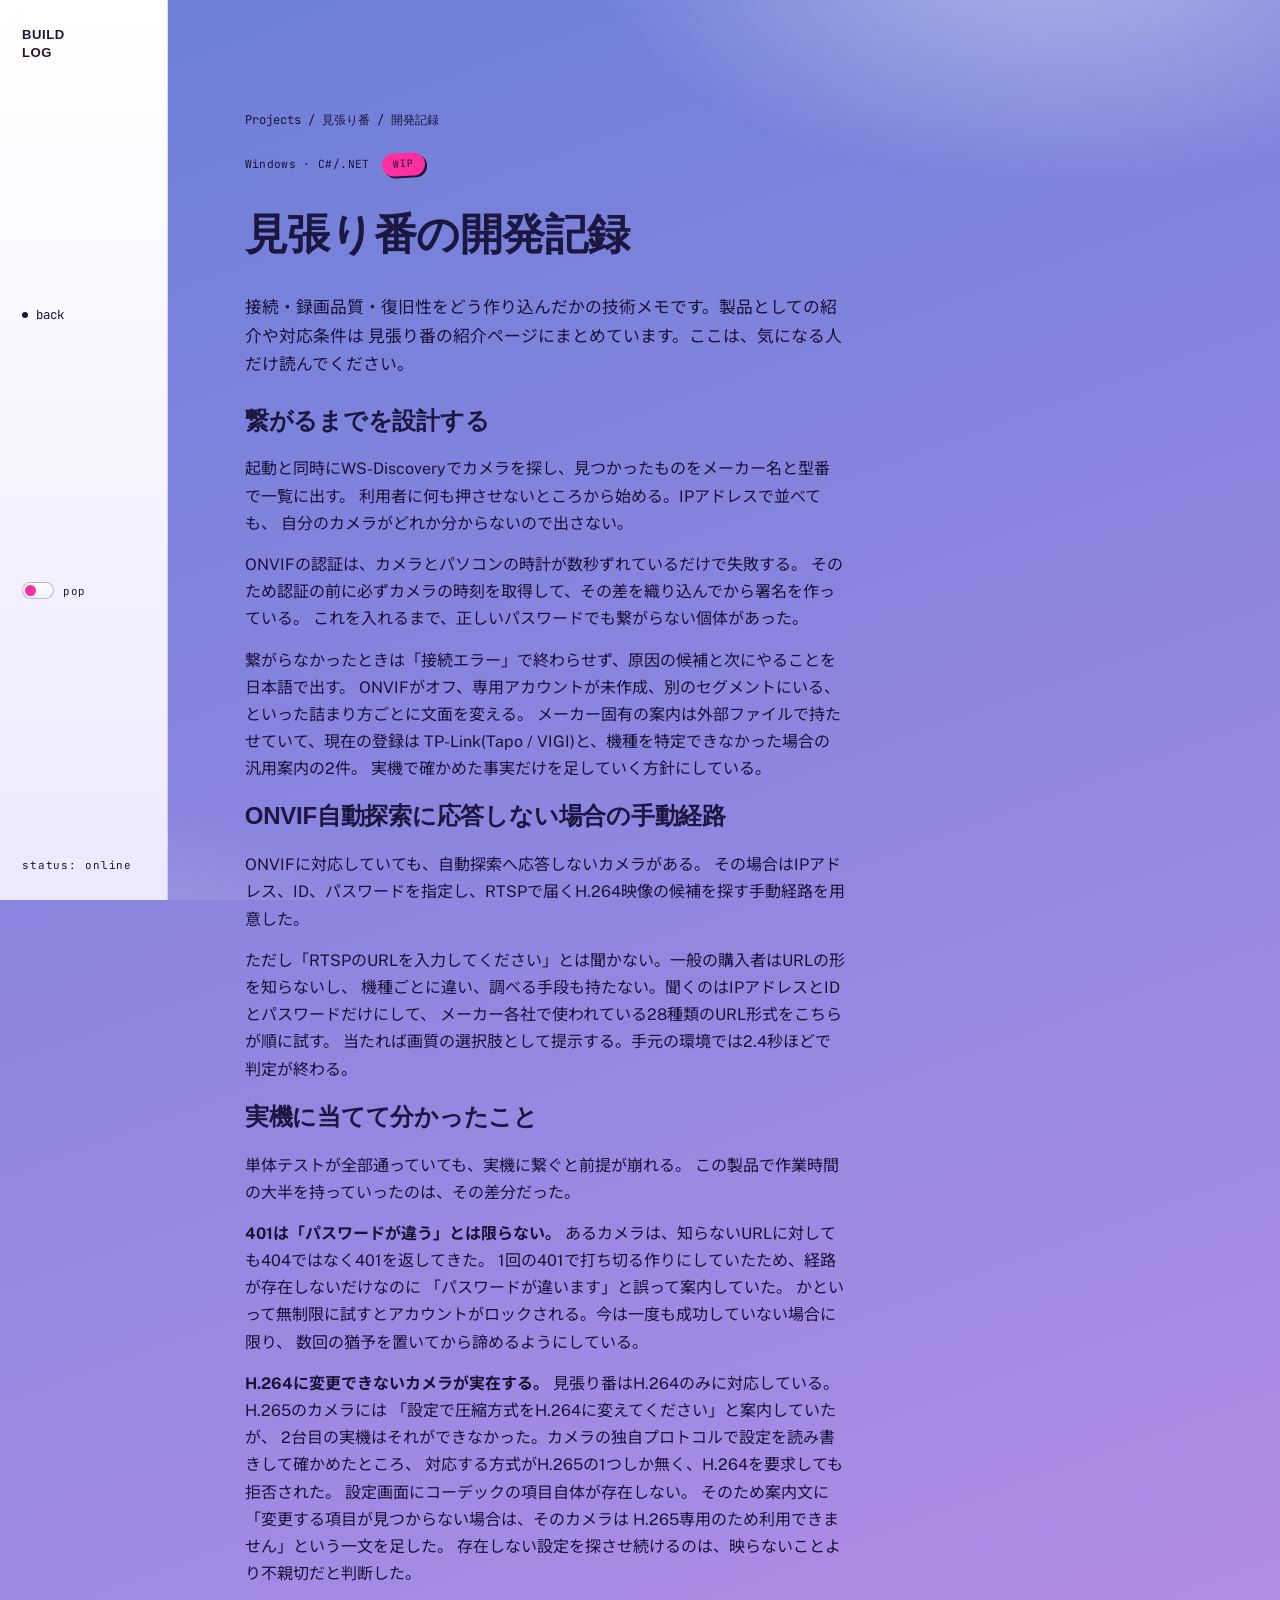
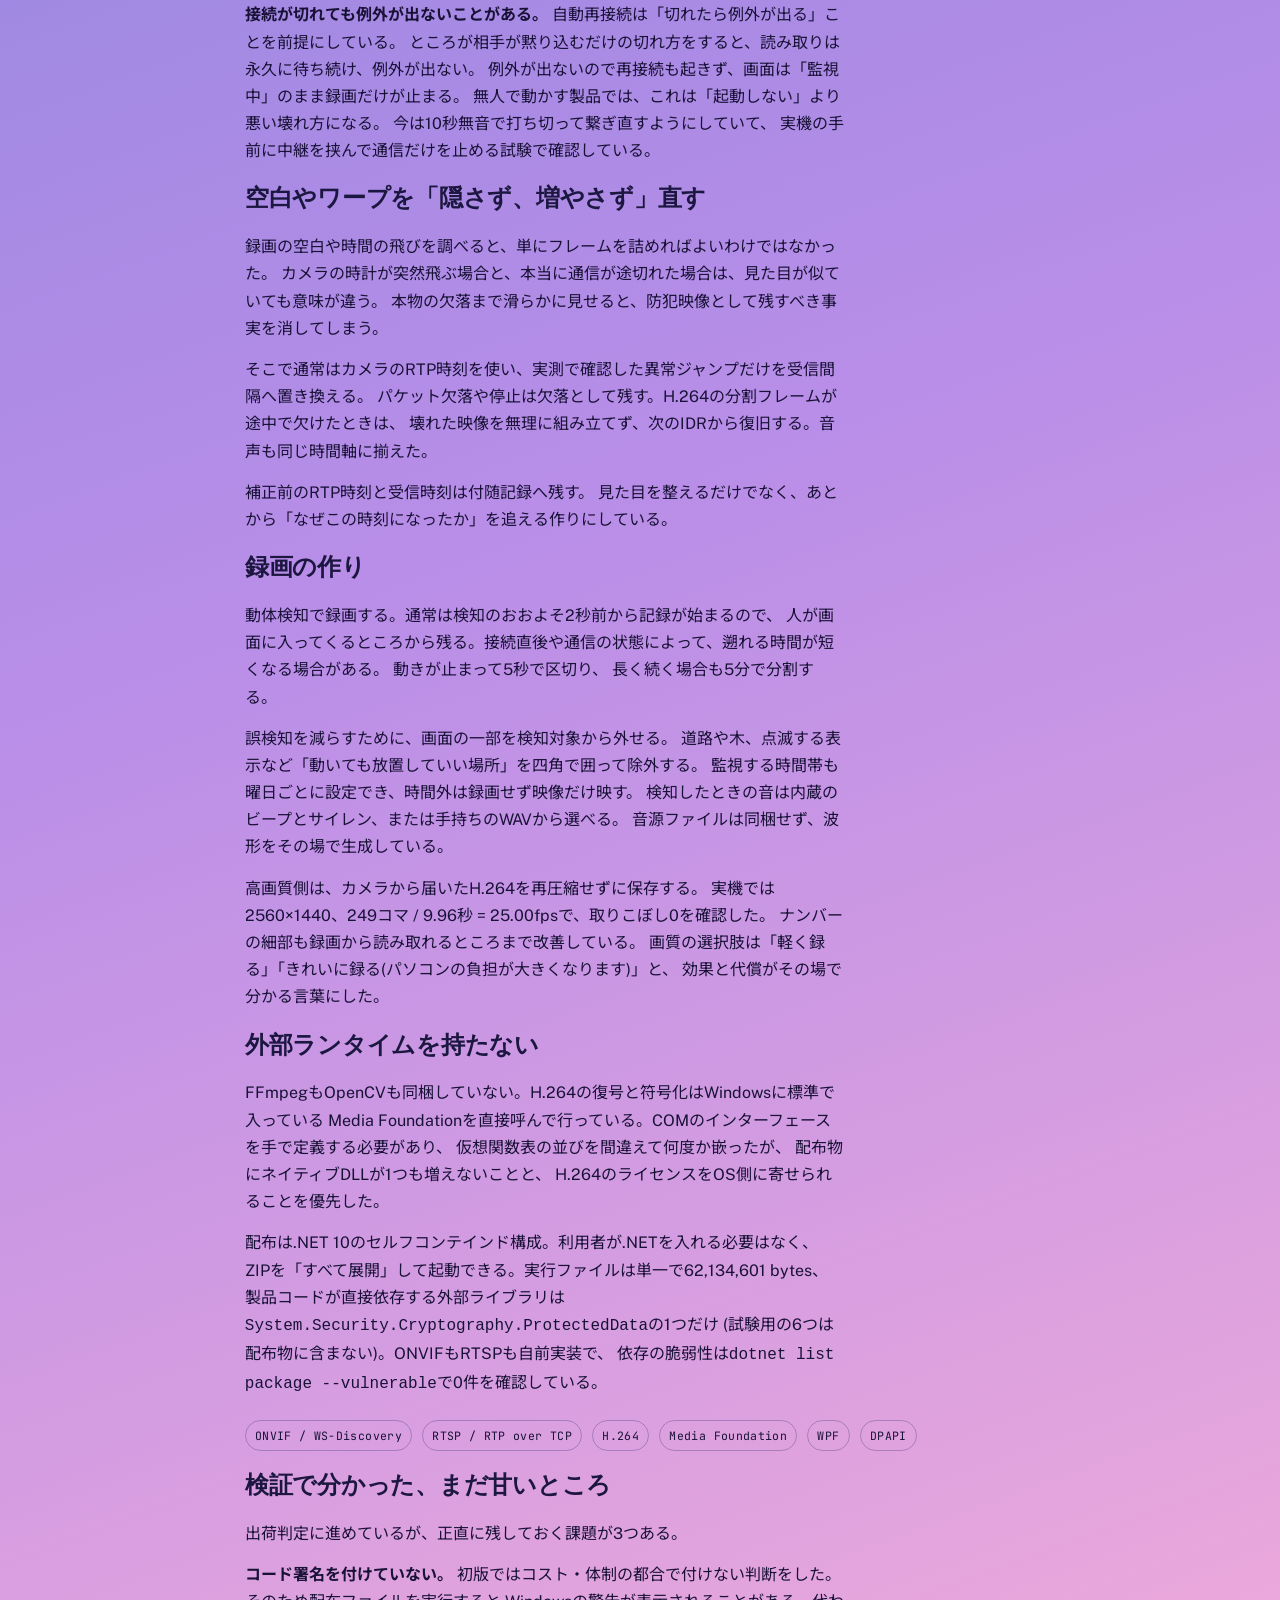
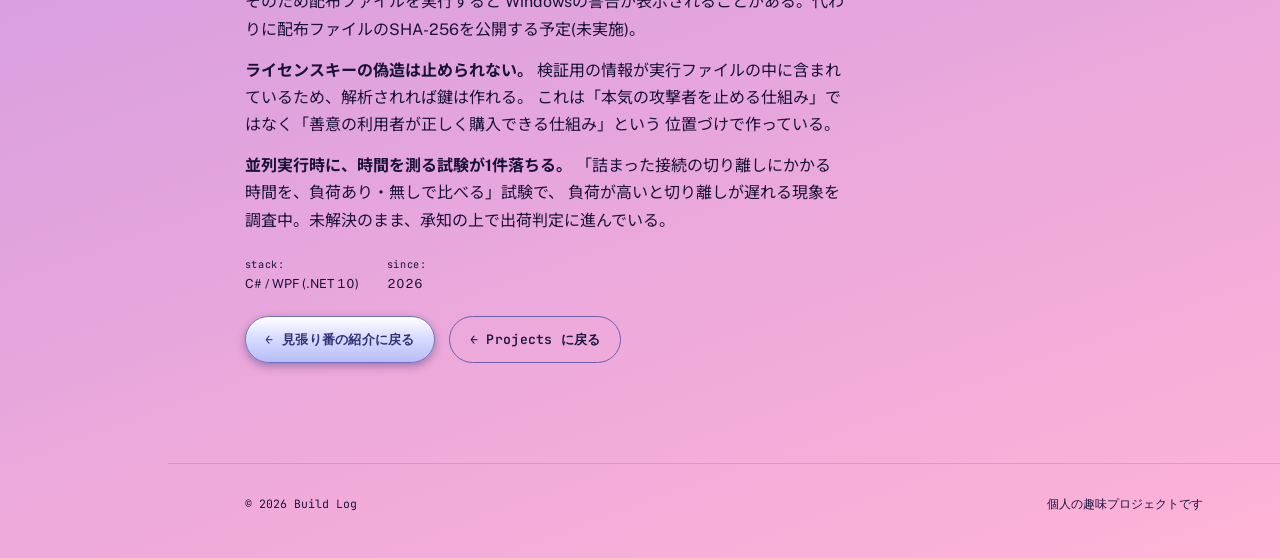
==== mihariban-devlog.html @ e9432e02 "見張り番: 技術情報を開発記録ページへ分離 一般利用者向けに製品ページを再構成。 - 対応条件(OS/カメラ要件)のコールアウトをヒーロー直後、最初に見える位置へ移動 - 接続設計・録画エンジンの作り" ====
<!doctype html>
<html lang="ja" data-theme="pop">
<head>
<meta charset="UTF-8">
<meta name="viewport" content="width=device-width, initial-scale=1">
<title>見張り番｜開発記録 — Build Log</title>
<meta name="description" content="見張り番の接続設計・録画エンジン・復旧性をどう作り込んだかの開発記録。実機で分かったこと、まだ残っている技術的な課題まで正直に書いています。">
<link rel="icon" href="data:image/svg+xml,%3Csvg xmlns='http://www.w3.org/2000/svg' viewBox='0 0 32 32'%3E%3Ccircle cx='16' cy='16' r='10' fill='%23ff2fa0'/%3E%3C/svg%3E">
<meta name="theme-color" content="#b98ee8">
<link rel="preconnect" href="https://fonts.googleapis.com">
<link rel="preconnect" href="https://fonts.gstatic.com" crossorigin>
<link href="https://fonts.googleapis.com/css2?family=JetBrains+Mono:wght@500;600&family=Public+Sans:wght@400;500;700&family=Noto+Sans+JP:wght@400;500;700&family=Baloo+2:wght@600;700;800&display=swap" rel="stylesheet">
<link rel="stylesheet" href="styles.css?v=ad0e75ae">
</head>
<body>

<a class="skip-link" href="#main">本文へスキップ</a>
<div class="ambient" aria-hidden="true"></div>
<div class="scan-overlay" aria-hidden="true"></div>

<aside class="rail">
  <a class="rail-mark" href="/">
    <span class="rail-mark-line">BUILD</span>
    <span class="rail-mark-line">LOG</span>
  </a>

  <nav class="rail-nav" aria-label="ナビゲーション">
    <a href="/#projects"><span class="tab-label">back</span></a>
  </nav>

  <button class="theme-toggle" id="themeToggle" type="button" aria-pressed="false">
    <span class="theme-toggle-track" aria-hidden="true"><span class="theme-toggle-thumb"></span></span>
    <span class="theme-toggle-label" id="themeToggleLabel">pop</span>
  </button>

  <div class="rail-foot">
    <span>status: online</span>
  </div>
</aside>

<main id="main" tabindex="-1">
  <article class="detail">
    <nav class="detail-breadcrumb" aria-label="パンくず">
      <ol class="breadcrumb-list">
        <li><a href="/#projects">Projects</a></li>
        <li><a href="project-mihariban.html">見張り番</a></li>
        <li aria-current="page">開発記録</li>
      </ol>
    </nav>

    <div class="detail-top">
      <span class="specimen-tag">Windows · C#/.NET</span>
      <span class="stamp stamp-wip">WIP</span>
    </div>

    <h1>見張り番の開発記録</h1>
    <p class="detail-lead">
      接続・録画品質・復旧性をどう作り込んだかの技術メモです。製品としての紹介や対応条件は
      <a href="project-mihariban.html">見張り番の紹介ページ</a>にまとめています。ここは、気になる人だけ読んでください。
    </p>

    <div class="detail-body">
      <h2 id="connection-design">繋がるまでを設計する</h2>
      <p>
        起動と同時にWS-Discoveryでカメラを探し、見つかったものをメーカー名と型番で一覧に出す。
        利用者に何も押させないところから始める。IPアドレスで並べても、
        自分のカメラがどれか分からないので出さない。
      </p>
      <p>
        ONVIFの認証は、カメラとパソコンの時計が数秒ずれているだけで失敗する。
        そのため認証の前に必ずカメラの時刻を取得して、その差を織り込んでから署名を作っている。
        これを入れるまで、正しいパスワードでも繋がらない個体があった。
      </p>
      <p>
        繋がらなかったときは「接続エラー」で終わらせず、原因の候補と次にやることを日本語で出す。
        ONVIFがオフ、専用アカウントが未作成、別のセグメントにいる、といった詰まり方ごとに文面を変える。
        メーカー固有の案内は外部ファイルで持たせていて、現在の登録は
        TP-Link(Tapo / VIGI)と、機種を特定できなかった場合の汎用案内の2件。
        実機で確かめた事実だけを足していく方針にしている。
      </p>

      <h2>ONVIF自動探索に応答しない場合の手動経路</h2>
      <p>
        ONVIFに対応していても、自動探索へ応答しないカメラがある。
        その場合はIPアドレス、ID、パスワードを指定し、RTSPで届くH.264映像の候補を探す手動経路を用意した。
      </p>
      <p>
        ただし「RTSPのURLを入力してください」とは聞かない。一般の購入者はURLの形を知らないし、
        機種ごとに違い、調べる手段も持たない。聞くのはIPアドレスとIDとパスワードだけにして、
        メーカー各社で使われている28種類のURL形式をこちらが順に試す。
        当たれば画質の選択肢として提示する。手元の環境では2.4秒ほどで判定が終わる。
      </p>

      <h2>実機に当てて分かったこと</h2>
      <p>
        単体テストが全部通っていても、実機に繋ぐと前提が崩れる。
        この製品で作業時間の大半を持っていったのは、その差分だった。
      </p>
      <p>
        <strong>401は「パスワードが違う」とは限らない。</strong>
        あるカメラは、知らないURLに対しても404ではなく401を返してきた。
        1回の401で打ち切る作りにしていたため、経路が存在しないだけなのに
        「パスワードが違います」と誤って案内していた。
        かといって無制限に試すとアカウントがロックされる。今は一度も成功していない場合に限り、
        数回の猶予を置いてから諦めるようにしている。
      </p>
      <p>
        <strong>H.264に変更できないカメラが実在する。</strong>
        見張り番はH.264のみに対応している。H.265のカメラには
        「設定で圧縮方式をH.264に変えてください」と案内していたが、
        2台目の実機はそれができなかった。カメラの独自プロトコルで設定を読み書きして確かめたところ、
        対応する方式がH.265の1つしか無く、H.264を要求しても拒否された。
        設定画面にコーデックの項目自体が存在しない。
        そのため案内文に「変更する項目が見つからない場合は、そのカメラは
        H.265専用のため利用できません」という一文を足した。
        存在しない設定を探させ続けるのは、映らないことより不親切だと判断した。
      </p>
      <p>
        <strong>接続が切れても例外が出ないことがある。</strong>
        自動再接続は「切れたら例外が出る」ことを前提にしている。
        ところが相手が黙り込むだけの切れ方をすると、読み取りは永久に待ち続け、例外が出ない。
        例外が出ないので再接続も起きず、画面は「監視中」のまま録画だけが止まる。
        無人で動かす製品では、これは「起動しない」より悪い壊れ方になる。
        今は10秒無音で打ち切って繋ぎ直すようにしていて、
        実機の手前に中継を挟んで通信だけを止める試験で確認している。
      </p>

      <h2>空白やワープを「隠さず、増やさず」直す</h2>
      <p>
        録画の空白や時間の飛びを調べると、単にフレームを詰めればよいわけではなかった。
        カメラの時計が突然飛ぶ場合と、本当に通信が途切れた場合は、見た目が似ていても意味が違う。
        本物の欠落まで滑らかに見せると、防犯映像として残すべき事実を消してしまう。
      </p>
      <p>
        そこで通常はカメラのRTP時刻を使い、実測で確認した異常ジャンプだけを受信間隔へ置き換える。
        パケット欠落や停止は欠落として残す。H.264の分割フレームが途中で欠けたときは、
        壊れた映像を無理に組み立てず、次のIDRから復旧する。音声も同じ時間軸に揃えた。
      </p>
      <p>
        補正前のRTP時刻と受信時刻は付随記録へ残す。
        見た目を整えるだけでなく、あとから「なぜこの時刻になったか」を追える作りにしている。
      </p>

      <h2>録画の作り</h2>
      <p>
        動体検知で録画する。通常は検知のおおよそ2秒前から記録が始まるので、
        人が画面に入ってくるところから残る。接続直後や通信の状態によって、遡れる時間が短くなる場合がある。
        動きが止まって5秒で区切り、
        長く続く場合も5分で分割する。
      </p>
      <p>
        誤検知を減らすために、画面の一部を検知対象から外せる。
        道路や木、点滅する表示など「動いても放置していい場所」を四角で囲って除外する。
        監視する時間帯も曜日ごとに設定でき、時間外は録画せず映像だけ映す。
        検知したときの音は内蔵のビープとサイレン、または手持ちのWAVから選べる。
        音源ファイルは同梱せず、波形をその場で生成している。
      </p>
      <p>
        高画質側は、カメラから届いたH.264を再圧縮せずに保存する。
        実機では2560×1440、249コマ / 9.96秒 = 25.00fpsで、取りこぼし0を確認した。
        ナンバーの細部も録画から読み取れるところまで改善している。
        画質の選択肢は「軽く録る」「きれいに録る(パソコンの負担が大きくなります)」と、
        効果と代償がその場で分かる言葉にした。
      </p>

      <h2>外部ランタイムを持たない</h2>
      <p>
        FFmpegもOpenCVも同梱していない。H.264の復号と符号化はWindowsに標準で入っている
        Media Foundationを直接呼んで行っている。COMのインターフェースを手で定義する必要があり、
        仮想関数表の並びを間違えて何度か嵌ったが、
        配布物にネイティブDLLが1つも増えないことと、
        H.264のライセンスをOS側に寄せられることを優先した。
      </p>
      <p>
        配布は.NET 10のセルフコンテインド構成。利用者が.NETを入れる必要はなく、
        ZIPを「すべて展開」して起動できる。実行ファイルは単一で62,134,601 bytes、
        製品コードが直接依存する外部ライブラリは
        <code>System.Security.Cryptography.ProtectedData</code>の1つだけ
        (試験用の6つは配布物に含まない)。ONVIFもRTSPも自前実装で、
        依存の脆弱性は<code>dotnet list package --vulnerable</code>で0件を確認している。
      </p>

      <ul class="tag-list">
        <li>ONVIF / WS-Discovery</li>
        <li>RTSP / RTP over TCP</li>
        <li>H.264</li>
        <li>Media Foundation</li>
        <li>WPF</li>
        <li>DPAPI</li>
      </ul>

      <h2 id="known-issues">検証で分かった、まだ甘いところ</h2>
      <p>
        出荷判定に進めているが、正直に残しておく課題が3つある。
      </p>
      <p>
        <strong>コード署名を付けていない。</strong>
        初版ではコスト・体制の都合で付けない判断をした。そのため配布ファイルを実行すると
        Windowsの警告が表示されることがある。代わりに配布ファイルのSHA-256を公開する予定(未実施)。
      </p>
      <p>
        <strong>ライセンスキーの偽造は止められない。</strong>
        検証用の情報が実行ファイルの中に含まれているため、解析されれば鍵は作れる。
        これは「本気の攻撃者を止める仕組み」ではなく「善意の利用者が正しく購入できる仕組み」という
        位置づけで作っている。
      </p>
      <p>
        <strong>並列実行時に、時間を測る試験が1件落ちる。</strong>
        「詰まった接続の切り離しにかかる時間を、負荷あり・無しで比べる」試験で、
        負荷が高いと切り離しが遅れる現象を調査中。未解決のまま、承知の上で出荷判定に進んでいる。
      </p>
    </div>

    <dl class="specimen-meta detail-meta">
      <div><dt>Stack</dt><dd>C# / WPF (.NET 10)</dd></div>
      <div><dt>Since</dt><dd>2026</dd></div>
    </dl>

    <div class="hero-actions">
      <a class="btn btn-primary" href="project-mihariban.html">← 見張り番の紹介に戻る</a>
      <a class="btn btn-line" href="/#projects">← Projects に戻る</a>
    </div>
  </article>
</main>

<footer class="site-footer">
  <span>© <span id="year"></span> Build Log</span>
  <span>個人の趣味プロジェクトです</span>
</footer>

<script src="script.js?v=f5ba90f4"></script>
<!-- Cloudflare Web Analytics -->
<script type="module" src="https://static.cloudflareinsights.com/beacon.min.js" data-cf-beacon='{"token": "d1480199d24e4a1481ee43863bf0d8d2"}'></script>
<!-- End Cloudflare Web Analytics -->
</body>
</html>
---- styles.css ----
/* ---------------------------------------------------------
   Build Log — two moods, one layout.
   "pop": glossy Y2K desktop chrome + tilted sticker highlights.
   "soft": warm paper, rounded display face, pill buttons.
   Toggle sets [data-theme] on <html>; components read only
   the custom properties below, never the theme selector.
   --------------------------------------------------------- */
:root,
:root[data-theme="pop"] {
  --bg: linear-gradient(160deg, #6b7fd7 0%, #b98ee8 55%, #ffb3d6 100%);
  --bg-solid: #b98ee8;
  --rail-bg: linear-gradient(180deg, #ffffff, #ece9ff);
  --panel: linear-gradient(180deg, #ffffff, #eef0ff 100%);
  --ink: #1c1740;
  --ink-dim: #191237;
  --ink-faint: #1b143b;

  --accent: #ff2fa0;
  --accent-text: #31112c;
  --accent-soft: rgba(255, 47, 160, 0.16);
  --accent-glow: rgba(255, 47, 160, 0); /* blur-glow doesn't read on a light gradient — pop uses hard sticker shadows instead */
  --accent-2: #baff29;

  --ok: #29c46f;
  --warn: #ffb020;
  --mute: #8f89b8;

  --line: rgba(60, 53, 118, 0.16);
  --line-strong: rgba(60, 53, 118, 0.32);

  --scan-opacity: 0;
  --ambient-1: rgba(255, 255, 255, 0.4);
  --ambient-2: rgba(255, 255, 255, 0.2);
  --scope-blur: 0px;
  --radius: 16px;
  --radius-btn: 999px;

  --font-display: "JetBrains Mono", "Consolas", "SFMono-Regular", monospace;
  --font-heading: "Trebuchet MS", "Verdana", "Hiragino Kaku Gothic ProN", sans-serif;
  --font-body: "Public Sans", "Noto Sans JP", "Hiragino Kaku Gothic ProN", sans-serif;

  --measure: 60ch;
  --ease: cubic-bezier(0.16, 0.8, 0.24, 1);

  color-scheme: light;
}

/* soft: warm, playful, magazine-ish — a different personality,
   not just a recolor. Labels stay in the same mono face for
   contrast; only the big display moments switch to a rounded,
   bolder face. Mustard + terracotta, pill buttons. */
:root[data-theme="soft"] {
  --bg: #fbf3e1;
  --bg-solid: #fbf3e1;
  --rail-bg: linear-gradient(180deg, #f5e8cd, #fbf3e1);
  --panel: #f7ecd6;
  --ink: #2a2013;
  --ink-dim: #594d35;
  --ink-faint: #716245;

  --accent: #ee9f37;
  --accent-text: #765015;
  --accent-soft: rgba(238, 159, 55, 0.18);
  --accent-glow: rgba(238, 159, 55, 0.35);
  --accent-2: #de6a42;

  --ok: #3f9d5c;
  --warn: #d98b2b;
  --mute: #a3936c;

  --line: rgba(80, 58, 20, 0.14);
  --line-strong: rgba(80, 58, 20, 0.28);

  --font-heading: "Baloo 2", "Hiragino Maru Gothic ProN", "Noto Sans JP", sans-serif;

  --scan-opacity: 0;
  --ambient-1: rgba(238, 159, 55, 0.16);
  --ambient-2: rgba(222, 106, 66, 0.10);
  --scope-blur: 0px;
  --radius: 2px;
  --radius-btn: 999px;

  color-scheme: light;
}

* { box-sizing: border-box; }

body {
  margin: 0;
  background: var(--bg);
  color: var(--ink);
  font-family: var(--font-body);
  font-size: 16px;
  line-height: 1.7;
  -webkit-font-smoothing: antialiased;
  transition: background 0.3s var(--ease), color 0.3s var(--ease);
}

h1, h2, h3 {
  font-family: var(--font-heading);
  font-weight: 600;
  letter-spacing: -0.01em;
  text-wrap: balance;
  margin: 0;
}

p { margin: 0; }
a { color: inherit; text-decoration: none; }
ul { list-style: none; margin: 0; padding: 0; }
dl { margin: 0; }

::selection {
  background: var(--accent);
  color: var(--bg-solid);
}

.skip-link {
  position: absolute;
  left: -999px;
  top: 0;
  background: var(--accent);
  color: var(--bg-solid);
  padding: 0.6em 1em;
  z-index: 100;
}
.skip-link:focus { left: 1em; top: 1em; }

:focus-visible {
  outline: 2px solid var(--accent);
  outline-offset: 3px;
}

@media (prefers-reduced-motion: reduce) {
  * { animation-duration: 0.001ms !important; transition-duration: 0.001ms !important; }
}

/* faint CRT scanlines — only in the neon theme, off in soft (--scan-opacity: 0) */
.scan-overlay {
  position: fixed;
  inset: 0;
  z-index: 40;
  pointer-events: none;
  background: repeating-linear-gradient(
    to bottom,
    rgba(255, 255, 255, var(--scan-opacity)) 0px,
    rgba(255, 255, 255, var(--scan-opacity)) 1px,
    transparent 1px,
    transparent 3px
  );
  mix-blend-mode: overlay;
  transition: opacity 0.3s var(--ease);
}

/* soft vignette + accent glow ambience, tinted per theme */
.ambient {
  position: fixed;
  inset: 0;
  z-index: -1;
  pointer-events: none;
  background:
    radial-gradient(60% 45% at 82% -6%, var(--ambient-1), transparent 60%),
    radial-gradient(40% 32% at 8% 108%, var(--ambient-2), transparent 60%);
  transition: background 0.3s var(--ease);
}

/* ---------------------------------------------------------
   Layout: left rail + main column
   --------------------------------------------------------- */
.rail {
  position: fixed;
  top: 0; left: 0; bottom: 0;
  width: 168px;
  display: flex;
  flex-direction: column;
  justify-content: space-between;
  padding: 26px 22px;
  border-right: 1px solid var(--line);
  background: var(--rail-bg);
  z-index: 20;
}

.rail-mark {
  display: block;
  font-family: var(--font-heading);
  font-size: 0.82rem;
  font-weight: 600;
  letter-spacing: 0.04em;
  line-height: 1.35;
  color: var(--ink);
}
.rail-mark-line { display: block; transition: color 0.2s var(--ease); }
.rail-mark-line:last-child {
  color: var(--accent-text);
  text-shadow: 0 0 12px var(--accent-glow);
}
.rail-mark:hover .rail-mark-line:first-child,
.rail-mark:focus-visible .rail-mark-line:first-child {
  color: var(--accent-text);
}

.rail-nav {
  display: flex;
  flex-direction: column;
  gap: 20px;
}
.rail-nav a {
  display: flex;
  align-items: center;
  gap: 8px;
  font-family: var(--font-display);
  font-size: 0.78rem;
  color: var(--ink-dim);
  transition: color 0.2s var(--ease);
}
.rail-nav a::before {
  content: "";
  width: 6px;
  height: 6px;
  border-radius: 50%;
  background: var(--ink-faint);
  box-shadow: none;
  transition: background 0.2s var(--ease), box-shadow 0.2s var(--ease);
  flex: none;
}
.rail-nav a:hover,
.rail-nav a:focus-visible { color: var(--ink); }
.rail-nav a:hover::before,
.rail-nav a:focus-visible::before {
  background: var(--accent);
  box-shadow: 0 0 8px var(--accent-glow);
}
.rail-nav .tab-label { color: inherit; }

.theme-toggle {
  display: flex;
  align-items: center;
  gap: 9px;
  background: none;
  border: none;
  min-height: 44px;
  padding: 8px 0;
  cursor: pointer;
  font-family: var(--font-display);
  font-size: 0.68rem;
  color: var(--ink-faint);
  letter-spacing: 0.06em;
  transition: color 0.2s var(--ease);
}
.theme-toggle:hover,
.theme-toggle:focus-visible { color: var(--ink); }

.theme-toggle-track {
  position: relative;
  width: 32px;
  height: 17px;
  border-radius: 999px;
  border: 1px solid var(--line-strong);
  background: var(--panel);
  flex: none;
  transition: border-color 0.2s var(--ease);
}
.theme-toggle-thumb {
  position: absolute;
  top: 2px;
  left: 2px;
  width: 11px;
  height: 11px;
  border-radius: 50%;
  background: var(--accent);
  box-shadow: 0 0 6px var(--accent-glow);
  transition: transform 0.25s var(--ease), background 0.2s var(--ease);
}
.theme-toggle[aria-pressed="true"] .theme-toggle-thumb {
  transform: translateX(15px);
}

.rail-foot {
  font-family: var(--font-display);
  font-size: 0.68rem;
  color: var(--ink-faint);
  letter-spacing: 0.08em;
}

main {
  margin-left: 168px;
  padding: 0 clamp(24px, 6vw, 100px);
  position: relative;
}

/* ---------------------------------------------------------
   Hero
   --------------------------------------------------------- */
.hero {
  min-height: 92vh;
  display: flex;
  flex-direction: column;
  justify-content: center;
  gap: 26px;
  max-width: 860px;
  padding-top: 40px;
}

.entry-stamp {
  display: flex;
  align-items: center;
  gap: 10px;
  font-family: var(--font-display);
  font-size: 0.8rem;
  letter-spacing: 0.02em;
  color: var(--accent-text);
  text-shadow: 0 0 10px var(--accent-glow);
}
.entry-stamp .cursor {
  display: inline-block;
  width: 0.55em;
  height: 1em;
  background: var(--accent);
  box-shadow: 0 0 10px var(--accent-glow);
  animation: blink 1.1s steps(1) infinite;
}
@keyframes blink { 50% { opacity: 0; } }

.hero-title {
  font-size: clamp(2.3rem, 5.6vw, 4rem);
  line-height: 1.14;
  color: var(--ink);
}
.hero-title .hl {
  color: var(--accent-text);
  text-shadow: 0 0 18px var(--accent-glow), 0 0 40px var(--accent-soft);
}

.hero-sub {
  max-width: var(--measure);
  color: var(--ink-dim);
  font-size: 1.06rem;
}

.scope {
  width: 100%;
  max-width: 620px;
  height: 96px;
  display: block;
  opacity: 0.9;
}

.hero-actions {
  display: flex;
  gap: 14px;
  flex-wrap: wrap;
}

.btn {
  font-family: var(--font-display);
  font-weight: 600;
  font-size: 0.82rem;
  letter-spacing: 0.02em;
  padding: 0.85em 1.5em;
  border-radius: var(--radius-btn);
  border: 1px solid var(--line-strong);
  transition: transform 0.18s var(--ease), box-shadow 0.18s var(--ease), border-color 0.18s var(--ease), color 0.18s var(--ease), background 0.18s var(--ease), border-radius 0.25s var(--ease);
}
.btn:hover { transform: translateY(-1px); }

.btn-primary {
  background: var(--accent);
  color: #01161a;
  border-color: var(--accent);
  box-shadow: 0 0 22px -4px var(--accent-glow);
}
.btn-primary:hover,
.btn-primary:focus-visible { box-shadow: 0 0 32px -2px var(--accent-glow); }

.btn-line {
  background: transparent;
  color: var(--ink);
}
.btn-line:hover,
.btn-line:focus-visible {
  border-color: var(--accent);
  color: var(--accent-text);
  box-shadow: 0 0 18px -6px var(--accent-glow);
}

/* ---------------------------------------------------------
   Sections
   --------------------------------------------------------- */
.section {
  padding: 100px 0;
  border-top: 1px solid var(--line);
}

.section-head {
  display: flex;
  align-items: center;
  gap: clamp(16px, 3vw, 28px);
  margin-bottom: 48px;
}
.section-head .tab-no {
  flex: none;
  font-family: var(--font-heading);
  font-size: clamp(2.6rem, 7vw, 4.4rem);
  font-weight: 700;
  line-height: 1;
  letter-spacing: -0.02em;
  color: var(--accent-text);
  text-shadow: 0 0 26px var(--accent-glow);
}
.section-head-body {
  flex: 1;
  min-width: 0;
  display: flex;
  flex-direction: column;
  gap: 12px;
}
.section-head h2 {
  font-size: 1.55rem;
  color: var(--ink);
}
.section-rule {
  height: 1px;
  background: linear-gradient(90deg, var(--line-strong), transparent);
}

/* ---------------------------------------------------------
   Project specimens — terminal panels
   --------------------------------------------------------- */
.specimens {
  display: grid;
  grid-template-columns: repeat(auto-fit, minmax(270px, 1fr));
  gap: 18px;
}

.specimen {
  background: var(--panel);
  border: 1px solid var(--line);
  border-radius: var(--radius);
  padding: 24px 22px;
  display: flex;
  flex-direction: column;
  gap: 14px;
  position: relative;
  z-index: 0; /* contains the sweep's z-index:-1 to this card only */
  overflow: hidden;
  transition: border-color 0.2s var(--ease), box-shadow 0.2s var(--ease), transform 0.2s var(--ease);
}
.specimen:hover,
.specimen:focus-within {
  border-color: var(--accent);
  box-shadow: 0 0 0 1px var(--accent-soft), 0 0 30px -12px var(--accent-glow);
  transform: translateY(-2px);
  cursor: pointer;
}

/* launch spin — plays on click, then script.js navigates */
@keyframes card-launch-spin {
  0% { transform: rotate(0deg) scale(1); }
  85% { transform: rotate(1080deg) scale(0.92); }
  100% { transform: rotate(1080deg) scale(0.92); opacity: 0; }
}
.specimen.is-launching {
  animation: card-launch-spin 0.5s cubic-bezier(0.5, 0, 0.5, 1) forwards;
  pointer-events: none;
}

/* a quick diagonal sweep of light — the "snap" on hover */
.specimen::before {
  content: "";
  position: absolute;
  inset: 0;
  z-index: -1;
  background: linear-gradient(
    115deg,
    transparent 35%,
    color-mix(in srgb, var(--accent) 22%, transparent) 50%,
    transparent 65%
  );
  transform: translateX(-140%);
  transition: transform 0.5s var(--ease);
  pointer-events: none;
}
.specimen:hover::before,
.specimen:focus-within::before {
  transform: translateX(130%);
}

.specimen-top { display: flex; justify-content: space-between; align-items: center; }
.specimen-tag {
  font-family: var(--font-display);
  font-size: 0.7rem;
  color: var(--ink-dim);
  letter-spacing: 0.03em;
}

.stamp {
  display: inline-flex;
  align-items: center;
  gap: 6px;
  font-family: var(--font-display);
  font-size: 0.62rem;
  letter-spacing: 0.1em;
  color: var(--ink-dim);
}
.stamp::before {
  content: "";
  width: 6px;
  height: 6px;
  border-radius: 50%;
  background: currentColor;
}
.stamp-live { color: var(--ok); }
.stamp-live::before { box-shadow: 0 0 8px var(--ok); animation: pulse 1.6s ease-in-out infinite; }
.stamp-wip { color: var(--warn); }
.stamp-wip::before { box-shadow: 0 0 8px var(--warn); }
.stamp-archive { color: var(--mute); }
@keyframes pulse { 0%, 100% { opacity: 1; } 50% { opacity: 0.35; } }

.specimen h3 {
  font-size: 1.05rem;
  font-family: var(--font-body);
  font-weight: 700;
  color: var(--ink);
}
.specimen p { color: var(--ink-dim); font-size: 0.92rem; }

.specimen-meta {
  display: flex;
  gap: 22px;
  font-size: 0.78rem;
  border-top: 1px solid var(--line);
  padding-top: 12px;
}
.specimen-meta dt {
  font-family: var(--font-display);
  color: var(--ink-faint);
  font-size: 0.64rem;
  letter-spacing: 0.06em;
  text-transform: lowercase;
}
.specimen-meta dt::after { content: ":"; }
.specimen-meta dd { margin: 0; color: var(--ink-dim); font-variant-numeric: tabular-nums; }

.specimen-link {
  margin-top: auto;
  font-family: var(--font-display);
  font-size: 0.78rem;
  color: var(--ink);
  align-self: flex-start;
  padding-bottom: 2px;
  border-bottom: 1px solid transparent;
  transition: border-color 0.2s var(--ease), color 0.2s var(--ease);
}
/* stretches the link to cover the whole card (the nearest positioned
   ancestor, .specimen), so clicking anywhere navigates — not just
   the small label. .specimen-link itself must stay unpositioned or
   it becomes its own ::after's containing block instead. */
.specimen-link::after {
  content: "";
  position: absolute;
  inset: 0;
}
.specimen:hover .specimen-link,
.specimen-link:hover,
.specimen-link:focus-visible { color: var(--accent-text); border-color: var(--accent); }

.specimen-link span[aria-hidden] {
  display: inline-block;
  transition: transform 0.25s var(--ease);
}
.specimen:hover .specimen-link span[aria-hidden],
.specimen-link:hover span[aria-hidden],
.specimen-link:focus-visible span[aria-hidden] {
  transform: translateX(4px);
}

/* ---------------------------------------------------------
   About
   --------------------------------------------------------- */
.about-body {
  display: flex;
  flex-direction: column;
  gap: 18px;
  max-width: var(--measure);
}
.about-body p { color: var(--ink-dim); }

.tag-list { display: flex; flex-wrap: wrap; gap: 10px; margin-top: 8px; }
.tag-list li {
  font-family: var(--font-display);
  font-size: 0.72rem;
  letter-spacing: 0.03em;
  color: var(--ink-dim);
  border: 1px solid var(--line-strong);
  border-radius: var(--radius);
  padding: 0.4em 0.8em;
}

/* ---------------------------------------------------------
   Contact
   --------------------------------------------------------- */
.contact-lead { color: var(--ink-dim); max-width: var(--measure); margin-bottom: 26px; }
.contact-links { display: flex; gap: 16px; flex-wrap: wrap; }
.contact-link {
  font-family: var(--font-display);
  font-weight: 600;
  font-size: 0.86rem;
  padding: 0.8em 1.4em;
  border: 1px solid var(--line-strong);
  border-radius: var(--radius-btn);
  color: var(--ink);
  transition: border-color 0.2s var(--ease), color 0.2s var(--ease), box-shadow 0.2s var(--ease), transform 0.18s var(--ease);
}
.contact-link:hover,
.contact-link:focus-visible {
  border-color: var(--accent);
  color: var(--accent-text);
  box-shadow: 0 0 18px -6px var(--accent-glow);
  transform: translateY(-1px);
}

/* ---------------------------------------------------------
   Project detail page
   --------------------------------------------------------- */
.detail {
  max-width: 760px;
  padding: 110px 0 100px;
  display: flex;
  flex-direction: column;
  gap: 22px;
}
.detail-breadcrumb {
  font-family: var(--font-display);
  font-size: 0.76rem;
  color: var(--ink-faint);
}
.detail-breadcrumb a {
  color: var(--ink-dim);
  border-bottom: 1px solid transparent;
  transition: color 0.2s var(--ease), border-color 0.2s var(--ease);
}
.detail-breadcrumb a:hover,
.detail-breadcrumb a:focus-visible { color: var(--accent-text); border-color: var(--accent); }

.detail-top { display: flex; align-items: center; gap: 12px; }

.detail h1 { font-size: clamp(1.9rem, 4.2vw, 2.7rem); }

.detail-lead {
  color: var(--ink-dim);
  font-size: 1.05rem;
  max-width: var(--measure);
}

.detail-visual {
  margin: 4px 0 8px;
  border: 1px solid var(--line-strong);
  border-radius: var(--radius);
  background: var(--panel);
  overflow: hidden;
  box-shadow: 0 16px 40px -26px rgba(25, 20, 65, 0.55);
}
.detail-visual.has-shot {
  border-style: solid;
  padding: 20px;
}
.detail-visual img {
  max-width: 100%;
  max-height: 100%;
  width: auto;
  height: auto;
  border-radius: calc(var(--radius) * 0.6);
  box-shadow: 0 8px 24px -8px rgba(20, 15, 50, 0.35);
}

.detail-product-shot img {
  display: block;
  width: 100%;
  height: auto;
  aspect-ratio: 1200 / 760;
  object-fit: cover;
}

.detail-product-shot figcaption {
  padding: 10px 14px 12px;
  border-top: 1px solid var(--line);
  font-size: 0.72rem;
  color: var(--ink-faint);
}

.detail-proof {
  display: grid;
  grid-template-columns: repeat(4, minmax(0, 1fr));
  gap: 10px;
  margin: 12px 0 20px;
}

.detail-proof div {
  min-width: 0;
  padding: 16px 12px;
  border: 1px solid var(--line-strong);
  border-radius: var(--radius);
  background: var(--panel);
}

.detail-proof strong,
.detail-proof span,
.detail-proof dt,
.detail-proof dd {
  display: block;
}
.detail-proof dt,
.detail-proof dd { margin: 0; }

.detail-proof strong {
  font-family: var(--font-display);
  font-size: clamp(1rem, 2.2vw, 1.35rem);
  color: var(--ink);
  white-space: nowrap;
}

.detail-proof span,
.detail-proof dd {
  margin-top: 4px;
  font-size: 0.68rem;
  color: var(--ink-faint);
}

.detail-body { display: flex; flex-direction: column; gap: 14px; }
.detail-body p { color: var(--ink-dim); max-width: var(--measure); }

.detail-meta { border-top: none; padding-top: 0; gap: 28px; }

/* ---------------------------------------------------------
   Mihariban product manual
   --------------------------------------------------------- */
.manual-page.detail { max-width: 1180px; }

.breadcrumb-list {
  display: flex;
  flex-wrap: wrap;
  gap: 7px;
  align-items: center;
  list-style: none;
  margin: 0;
  padding: 0;
}
.breadcrumb-list li:not(:last-child)::after {
  content: "/";
  margin-left: 7px;
  color: var(--ink-faint);
}

.product-nav {
  display: flex;
  flex-wrap: wrap;
  gap: 8px;
  padding: 10px;
  border: 1px solid var(--line-strong);
  border-radius: var(--radius);
  background: var(--panel);
}
.product-nav a {
  min-height: 44px;
  display: inline-flex;
  align-items: center;
  justify-content: center;
  padding: 8px 14px;
  border: 1px solid transparent;
  border-radius: var(--radius-btn);
  color: var(--ink-dim);
  font-family: var(--font-display);
  font-size: 0.72rem;
  font-weight: 600;
  transition: color 0.18s var(--ease), border-color 0.18s var(--ease), background 0.18s var(--ease);
}
.product-nav a:hover,
.product-nav a:focus-visible {
  color: var(--ink);
  border-color: var(--accent);
}
.product-nav a[aria-current="page"] {
  color: var(--ink);
  border-color: var(--line-strong);
  background: var(--accent-soft);
}

.status-line {
  display: flex;
  flex-wrap: wrap;
  gap: 8px 16px;
  color: var(--ink-faint);
  font-family: var(--font-display);
  font-size: 0.72rem;
}

.guide-links,
.feature-grid {
  display: grid;
  grid-template-columns: repeat(2, minmax(0, 1fr));
  gap: 12px;
  margin: 10px 0 22px;
}
/* 札が奇数のとき、最後の1枚だけ右が空いて未完成に見える。
   横いっぱいに置いて、空きではなく強調に見せる。 */
.feature-grid > .feature-card-wide {
  grid-column: 1 / -1;
}
.guide-card,
.feature-card {
  padding: 20px;
  border: 1px solid var(--line-strong);
  border-radius: var(--radius);
  background: var(--panel);
}
.guide-card {
  display: block;
  transition: transform 0.18s var(--ease), border-color 0.18s var(--ease), box-shadow 0.18s var(--ease);
}
.guide-card:hover,
.guide-card:focus-visible {
  transform: translateY(-2px);
  border-color: var(--accent);
  box-shadow: 0 10px 26px -20px rgba(25, 20, 65, 0.7);
}
.guide-card strong,
.feature-card strong {
  display: block;
  color: var(--ink);
  font-size: 1rem;
}
.guide-card span,
.feature-card span {
  display: block;
  margin-top: 5px;
  color: var(--ink-dim);
  font-size: 0.86rem;
}

.manual-layout {
  display: grid;
  grid-template-columns: minmax(180px, 230px) minmax(0, 1fr);
  gap: clamp(26px, 5vw, 62px);
  align-items: start;
}
.manual-toc {
  position: sticky;
  top: 28px;
  padding: 18px;
  border: 1px solid var(--line-strong);
  border-radius: var(--radius);
  background: var(--panel);
}
.manual-toc strong {
  display: block;
  margin-bottom: 10px;
  color: var(--ink);
  font-family: var(--font-display);
  font-size: 0.74rem;
}
.manual-toc ol {
  margin: 0;
  padding-left: 1.3em;
  color: var(--ink-dim);
  font-size: 0.82rem;
}
.manual-toc li + li { margin-top: 7px; }
.manual-toc a,
.manual-copy a:not(.btn):not(.shot-link):not(.guide-card) {
  text-decoration: underline;
  text-decoration-color: var(--line-strong);
  text-underline-offset: 3px;
}
.manual-toc a:hover,
.manual-toc a:focus-visible,
.manual-copy a:not(.btn):not(.shot-link):not(.guide-card):hover,
.manual-copy a:not(.btn):not(.shot-link):not(.guide-card):focus-visible {
  color: var(--accent-text);
  text-decoration-color: currentColor;
}

.manual-copy {
  min-width: 0;
  display: flex;
  flex-direction: column;
  gap: 18px;
}
.manual-copy > section {
  display: flex;
  flex-direction: column;
  gap: 14px;
  padding-bottom: 38px;
  border-bottom: 1px solid var(--line);
  scroll-margin-top: 82px;
}
.manual-copy > section:last-child { border-bottom: 0; }
.manual-copy h2,
.manual-copy h3,
.detail-body h2[id] { scroll-margin-top: 82px; }
.manual-copy h2 { font-size: clamp(1.35rem, 2.5vw, 1.75rem); }
.manual-copy h3 { margin-top: 10px; font-size: 1.08rem; }
.manual-copy p,
.manual-copy li { color: var(--ink-dim); }
.manual-copy ul {
  list-style: disc;
  margin: 0;
  padding-left: 1.4em;
}
.manual-copy ol { margin: 0; padding-left: 1.5em; }
.manual-copy li + li { margin-top: 7px; }

.steps {
  counter-reset: manual-step;
  list-style: none;
  padding: 0 !important;
  display: grid;
  gap: 12px;
}
.steps > li {
  counter-increment: manual-step;
  position: relative;
  min-height: 52px;
  padding: 14px 16px 14px 58px;
  border: 1px solid var(--line);
  border-radius: var(--radius);
  background: var(--panel);
}
.steps > li::before {
  content: counter(manual-step);
  position: absolute;
  left: 14px;
  top: 13px;
  width: 30px;
  height: 30px;
  display: grid;
  place-items: center;
  border-radius: 50%;
  background: var(--accent-soft);
  color: var(--ink);
  font-family: var(--font-display);
  font-weight: 700;
}

.callout {
  padding: 16px 18px;
  border: 1px solid var(--line-strong);
  border-left: 5px solid var(--accent);
  border-radius: var(--radius);
  background: var(--panel);
  color: var(--ink-dim);
}
.callout strong { color: var(--ink); }
.callout.warning { border-left-color: var(--warn); }
.callout.safe { border-left-color: var(--ok); }

.screen-guide {
  display: grid;
  grid-template-columns: minmax(0, 1.35fr) minmax(230px, 0.65fr);
  gap: 20px;
  align-items: start;
  margin: 6px 0 18px;
}
.screen-guide.is-stacked { grid-template-columns: 1fr; }
.screen-shot {
  margin: 0;
  min-width: 0;
}
.shot-link {
  display: block;
  overflow: hidden;
  border: 1px solid var(--line-strong);
  border-radius: var(--radius);
  background: #111;
  box-shadow: 0 16px 38px -28px rgba(25, 20, 65, 0.72);
}
.shot-link img {
  display: block;
  width: 100%;
  height: auto;
}
.shot-link:hover,
.shot-link:focus-visible { border-color: var(--accent); }
.screen-shot figcaption {
  margin-top: 8px;
  color: var(--ink-faint);
  font-size: 0.75rem;
}
.screen-key {
  list-style: none !important;
  padding: 0 !important;
  margin: 0 !important;
  display: grid;
  gap: 10px;
}
.screen-key li {
  position: relative;
  min-height: 36px;
  padding: 6px 0 6px 42px;
}
.screen-key li::before {
  content: counter(list-item);
  position: absolute;
  left: 0;
  top: 2px;
  width: 30px;
  height: 30px;
  display: grid;
  place-items: center;
  border-radius: 50%;
  background: var(--accent);
  color: var(--ink);
  font-family: var(--font-display);
  font-weight: 700;
  font-size: 0.76rem;
}

.shot-gallery {
  display: grid;
  grid-template-columns: repeat(2, minmax(0, 1fr));
  gap: 18px;
}
.shot-gallery > :last-child:nth-child(odd) { grid-column: 1 / -1; }

.table-wrap {
  overflow-x: auto;
  border: 1px solid var(--line-strong);
  border-radius: var(--radius);
  background: var(--panel);
}
.manual-table {
  width: 100%;
  border-collapse: collapse;
  /* 枠は 581px（PC・目次のある頁）。620 だと 39px はみ出して、
     どの表にも横スクロールが出ていた。520 なら PC で収まり、
     スマホでは従来どおり table-wrap の中でスクロールする。 */
  min-width: 520px;
  font-size: 0.86rem;
}
.manual-table caption {
  padding: 14px 16px;
  text-align: left;
  color: var(--ink);
  font-weight: 700;
}
.manual-table th,
.manual-table td {
  padding: 12px 14px;
  border-top: 1px solid var(--line);
  text-align: left;
  vertical-align: top;
}
.manual-table th { color: var(--ink); background: var(--accent-soft); }
.manual-table td { color: var(--ink-dim); }

.faq-list { display: grid; gap: 10px; }
.faq-list details {
  border: 1px solid var(--line-strong);
  border-radius: var(--radius);
  background: var(--panel);
  padding: 0 16px;
}
.faq-list summary {
  min-height: 52px;
  display: flex;
  align-items: center;
  cursor: pointer;
  color: var(--ink);
  font-weight: 700;
}
.faq-list details > div { padding: 0 0 16px; }
.faq-list details p + p,
.faq-list details ul { margin-top: 10px; }

.manual-next {
  display: flex;
  justify-content: space-between;
  gap: 12px;
  flex-wrap: wrap;
  padding-top: 6px;
}

.section-kicker {
  color: var(--accent-text);
  font-family: var(--font-display);
  font-size: 0.72rem;
  font-weight: 700;
  letter-spacing: 0.06em;
  text-transform: uppercase;
}

.section-divider {
  margin: 34px 0 10px;
  padding-top: 28px;
  border-top: 2px solid var(--line-strong);
  color: var(--ink-faint);
  font-family: var(--font-display);
  font-size: 0.72rem;
  letter-spacing: 0.08em;
}

.devlog-teaser {
  margin-top: 20px;
  padding-top: 16px;
  border-top: 1px solid var(--line);
  color: var(--ink-faint);
  font-size: 0.92rem;
}

/* ---------------------------------------------------------
   Pop theme signature: tilted stickers, glossy chrome.
   Structural overrides live here instead of forcing every
   component through generic tokens — the sticker/bevel motif
   is specific to this theme, not a shared shape.
   --------------------------------------------------------- */
:root[data-theme="pop"] .hero-title .hl {
  display: inline-block;
  background: var(--accent);
  color: #fff;
  padding: 2px 14px;
  border-radius: 8px;
  transform: rotate(-2deg);
  text-shadow: none;
  box-shadow: 3px 3px 0 var(--ink);
}

:root[data-theme="pop"] .section-head .tab-no {
  text-shadow: 3px 3px 0 var(--ink);
}

:root[data-theme="pop"] .entry-stamp {
  color: var(--ink);
  font-weight: 700;
}

:root[data-theme="pop"] .btn-primary {
  background: linear-gradient(180deg, #ffffff, #d8ddff 45%, #b7bdf5 100%);
  border-color: #6b6fc4;
  color: #33307a;
  box-shadow: 0 1px 0 rgba(255, 255, 255, 0.9) inset, 0 3px 8px rgba(30, 20, 70, 0.35);
}
:root[data-theme="pop"] .btn-primary:hover,
:root[data-theme="pop"] .btn-primary:focus-visible {
  box-shadow: 0 1px 0 rgba(255, 255, 255, 0.9) inset, 0 5px 14px rgba(30, 20, 70, 0.4);
}
:root[data-theme="pop"] .btn-line { border-color: #6b5fae; }
:root[data-theme="pop"] .btn-line:hover,
:root[data-theme="pop"] .btn-line:focus-visible { box-shadow: none; }

:root[data-theme="pop"] .specimen:hover,
:root[data-theme="pop"] .specimen:focus-within {
  transform: rotate(-2deg) translateY(-6px);
  box-shadow: 0 1px 0 rgba(255, 255, 255, 0.6) inset, 4px 14px 26px rgba(40, 20, 90, 0.28);
  border-color: #a9adf0;
}

:root[data-theme="pop"] .stamp {
  color: var(--ink);
  border-radius: 999px;
  padding: 3px 11px;
  transform: rotate(-3deg);
  box-shadow: 2px 2px 0 var(--ink);
}
:root[data-theme="pop"] .stamp::before { display: none; }
:root[data-theme="pop"] .stamp-live { background: var(--ok); transform: rotate(2deg); }
:root[data-theme="pop"] .stamp-wip { background: var(--accent); }
:root[data-theme="pop"] .stamp-archive { background: #746d99; }

/* ---------------------------------------------------------
   Footer
   --------------------------------------------------------- */
.site-footer {
  margin-left: 168px;
  padding: 30px clamp(24px, 6vw, 100px) 50px;
  display: flex;
  justify-content: space-between;
  flex-wrap: wrap;
  gap: 8px;
  font-family: var(--font-display);
  font-size: 0.72rem;
  color: var(--ink-faint);
  border-top: 1px solid var(--line);
}

/* ---------------------------------------------------------
   Responsive: rail collapses to a top bar
   --------------------------------------------------------- */
@media (max-width: 860px) {
  .rail {
    position: sticky;
    top: 0;
    z-index: 30;
    width: auto;
    flex-direction: row;
    align-items: center;
    justify-content: space-between;
    height: 60px;
    padding: 0 20px;
    border-right: none;
    border-bottom: 1px solid var(--line);
  }
  .rail-nav { flex-direction: row; gap: 20px; }
  .rail-foot { display: none; }
  main, .site-footer { margin-left: 0; }
  .hero { min-height: auto; padding: 48px 0; }
  .section { padding: 64px 0; }
  .scope { height: 64px; }
  .detail { padding: 56px 0 64px; }
  .detail-proof { grid-template-columns: repeat(2, minmax(0, 1fr)); }
  .manual-layout { grid-template-columns: 1fr; }
  .manual-toc { position: static; }
  .screen-guide { grid-template-columns: 1fr; }
  .product-nav {
    flex-wrap: nowrap;
    overflow-x: auto;
    justify-content: flex-start;
  }
  .product-nav a { flex: 0 0 auto; }
}

@media (max-width: 560px) {
  .guide-links,
  .feature-grid,
  .shot-gallery { grid-template-columns: 1fr; }
  .shot-gallery > :last-child:nth-child(odd) { grid-column: auto; }
  .detail-proof { grid-template-columns: 1fr; }
  .screen-shot {
    overflow: visible;
    padding-bottom: 0;
  }
  .screen-shot .shot-link { min-width: 0; width: 100%; }
  .manual-next { flex-direction: column; }
  .manual-next .btn { text-align: center; }
}
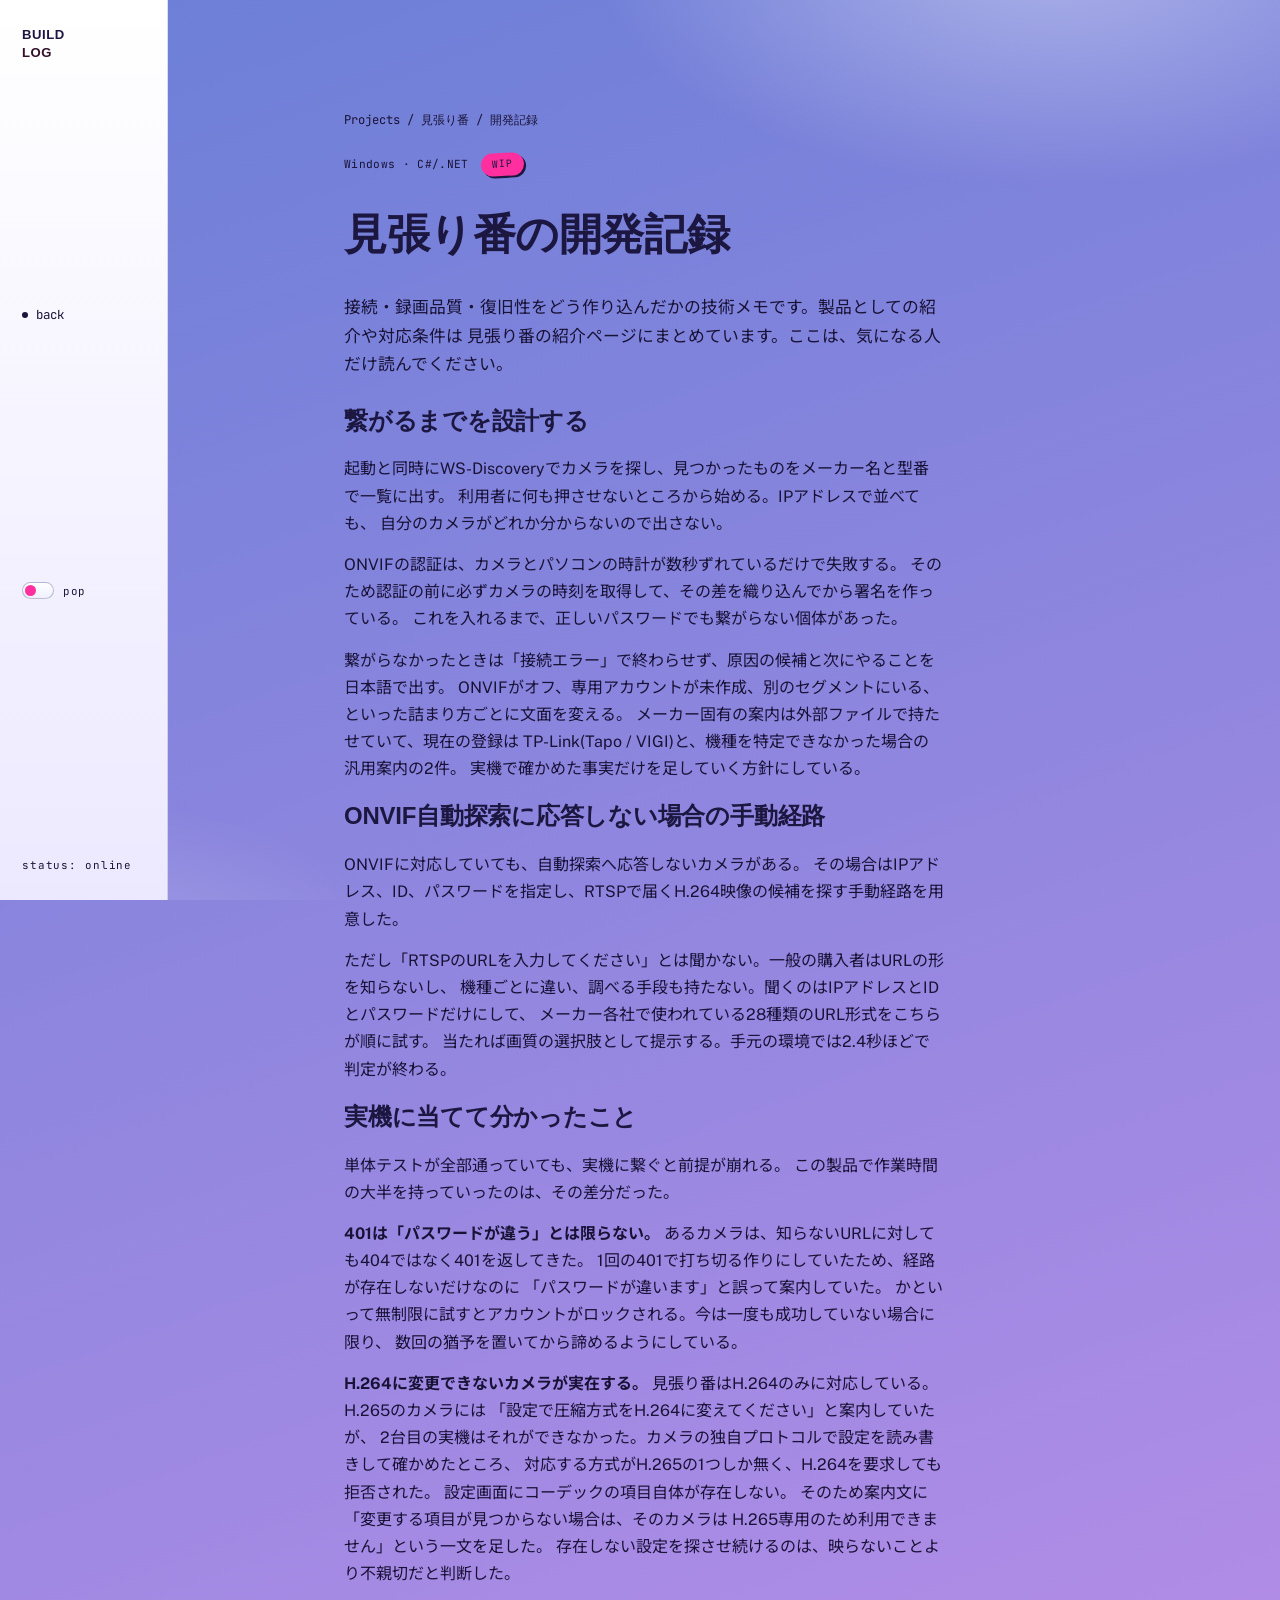
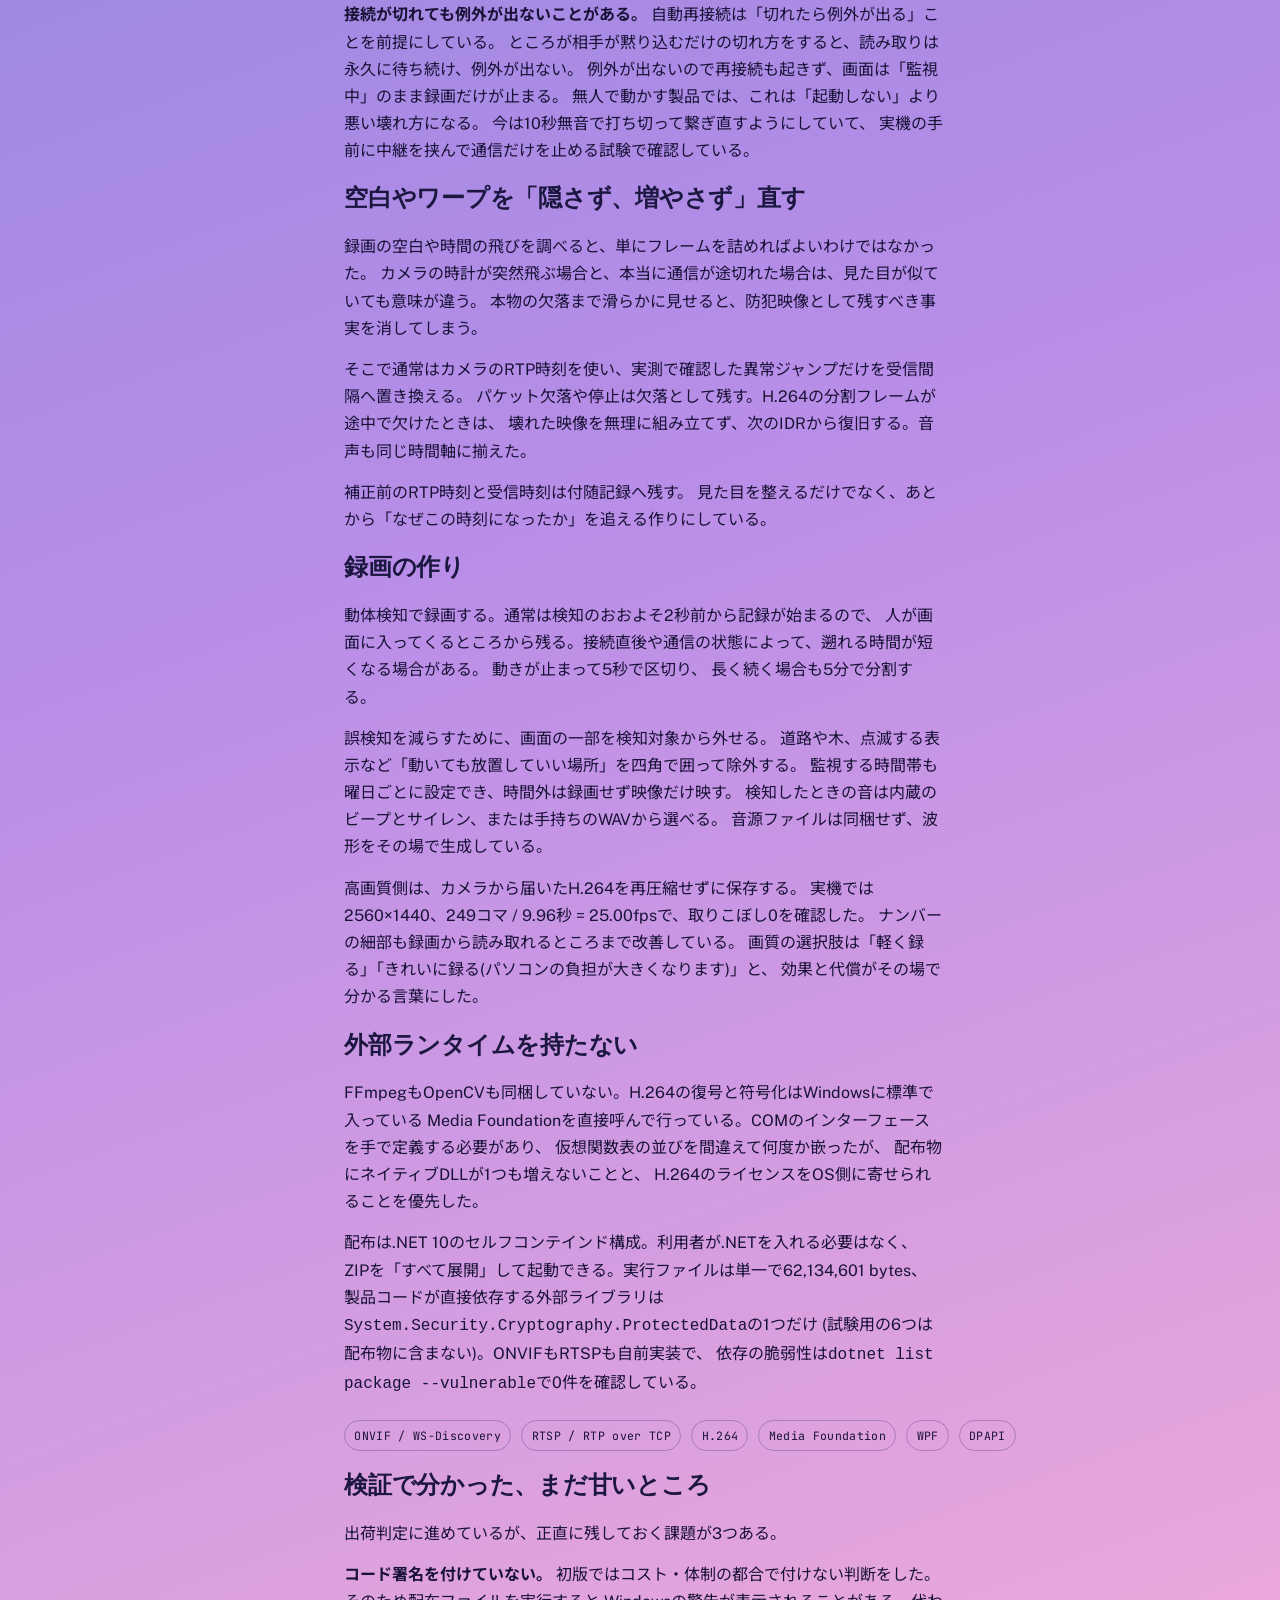
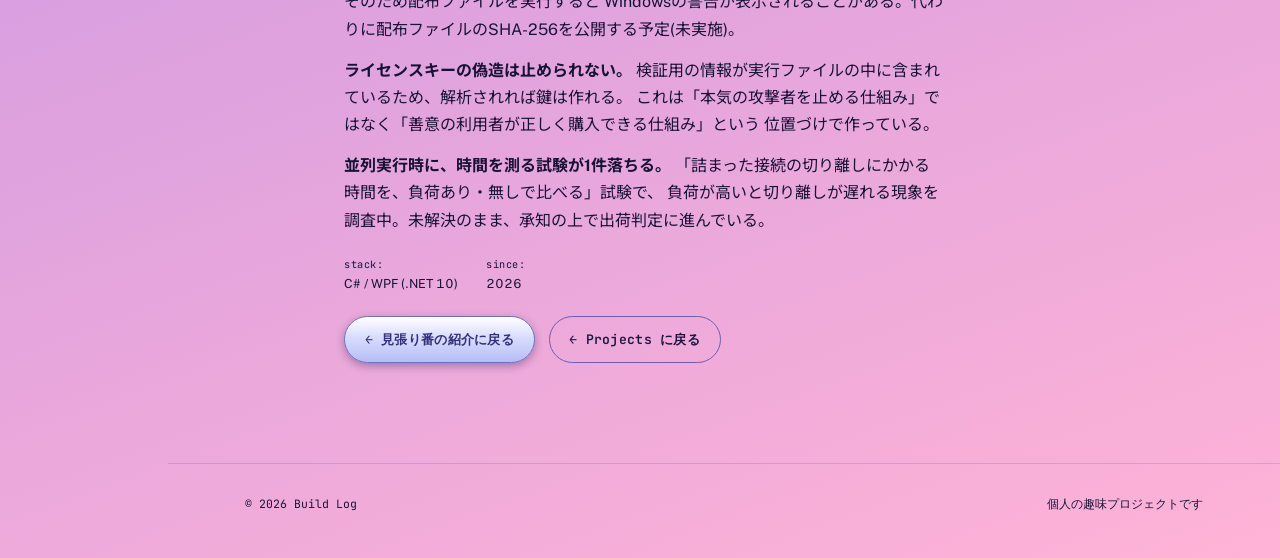
==== commit 0738fd3e: "ワイドモニターでの右側の空白を解消(中央寄せ) .hero / .about-body / .contact-lead / .contact-links / .detail に margin-inli" ====
--- a/mihariban-devlog.html
+++ b/mihariban-devlog.html
@@ -2,6 +2,7 @@
 <html lang="ja" data-theme="pop">
 <head>
 <meta charset="UTF-8">
+<script>(function(){try{if(localStorage.getItem("theme")==="soft")document.documentElement.setAttribute("data-theme","soft");}catch(e){}})();</script>
 <meta name="viewport" content="width=device-width, initial-scale=1">
 <title>見張り番｜開発記録 — Build Log</title>
 <meta name="description" content="見張り番の接続設計・録画エンジン・復旧性をどう作り込んだかの開発記録。実機で分かったこと、まだ残っている技術的な課題まで正直に書いています。">
@@ -10,7 +11,7 @@
 <link rel="preconnect" href="https://fonts.googleapis.com">
 <link rel="preconnect" href="https://fonts.gstatic.com" crossorigin>
 <link href="https://fonts.googleapis.com/css2?family=JetBrains+Mono:wght@500;600&family=Public+Sans:wght@400;500;700&family=Noto+Sans+JP:wght@400;500;700&family=Baloo+2:wght@600;700;800&display=swap" rel="stylesheet">
-<link rel="stylesheet" href="styles.css?v=ad0e75ae">
+<link rel="stylesheet" href="styles.css?v=77ab2757">
 </head>
 <body>
 
@@ -228,7 +229,7 @@
   <span>個人の趣味プロジェクトです</span>
 </footer>
 
-<script src="script.js?v=f5ba90f4"></script>
+<script src="script.js?v=e176bde6"></script>
 <!-- Cloudflare Web Analytics -->
 <script type="module" src="https://static.cloudflareinsights.com/beacon.min.js" data-cf-beacon='{"token": "d1480199d24e4a1481ee43863bf0d8d2"}'></script>
 <!-- End Cloudflare Web Analytics -->
--- a/styles.css
+++ b/styles.css
@@ -297,6 +297,7 @@
   justify-content: center;
   gap: 26px;
   max-width: 860px;
+  margin-inline: auto;
   padding-top: 40px;
 }
 
@@ -434,6 +435,7 @@
 .specimen {
   background: var(--panel);
   border: 1px solid var(--line);
+  border-top: 3px solid var(--card-accent, var(--accent));
   border-radius: var(--radius);
   padding: 24px 22px;
   display: flex;
@@ -444,6 +446,17 @@
   overflow: hidden;
   transition: border-color 0.2s var(--ease), box-shadow 0.2s var(--ease), transform 0.2s var(--ease);
 }
+
+/* each project gets its own accent color — the card border stripe,
+   icon badge, and hover glow all read this one token */
+.specimen-photoframe { --card-accent: #ff6f91; }
+.specimen-mihariban  { --card-accent: #2bb8b0; }
+.specimen-mvmaker    { --card-accent: #8a5cf6; }
+.specimen-photoconv  { --card-accent: #ffab2e; }
+.specimen-pccamera   { --card-accent: #33c48a; }
+.specimen-a          { --card-accent: #8890a8; }
+.specimen-b          { --card-accent: #8890a8; }
+.specimen-c          { --card-accent: #9a95b0; }
 .specimen:hover,
 .specimen:focus-within {
   border-color: var(--accent);
@@ -492,6 +505,20 @@
   letter-spacing: 0.03em;
 }
 
+.specimen-head { display: flex; align-items: center; gap: 12px; }
+.specimen-icon {
+  flex: 0 0 auto;
+  display: grid;
+  place-items: center;
+  width: 40px;
+  height: 40px;
+  border-radius: 12px;
+  background: color-mix(in srgb, var(--card-accent, var(--accent)) 18%, var(--panel));
+  border: 1px solid color-mix(in srgb, var(--card-accent, var(--accent)) 45%, transparent);
+  font-size: 1.25rem;
+  line-height: 1;
+}
+
 .stamp {
   display: inline-flex;
   align-items: center;
@@ -581,6 +608,7 @@
   flex-direction: column;
   gap: 18px;
   max-width: var(--measure);
+  margin-inline: auto;
 }
 .about-body p { color: var(--ink-dim); }
 
@@ -598,8 +626,8 @@
 /* ---------------------------------------------------------
    Contact
    --------------------------------------------------------- */
-.contact-lead { color: var(--ink-dim); max-width: var(--measure); margin-bottom: 26px; }
-.contact-links { display: flex; gap: 16px; flex-wrap: wrap; }
+.contact-lead { color: var(--ink-dim); max-width: var(--measure); margin-bottom: 26px; margin-inline: auto; }
+.contact-links { display: flex; gap: 16px; flex-wrap: wrap; max-width: var(--measure); margin-inline: auto; }
 .contact-link {
   font-family: var(--font-display);
   font-weight: 600;
@@ -623,6 +651,7 @@
    --------------------------------------------------------- */
 .detail {
   max-width: 760px;
+  margin-inline: auto;
   padding: 110px 0 100px;
   display: flex;
   flex-direction: column;
@@ -1150,6 +1179,15 @@
   transform: rotate(-2deg) translateY(-6px);
   box-shadow: 0 1px 0 rgba(255, 255, 255, 0.6) inset, 4px 14px 26px rgba(40, 20, 90, 0.28);
   border-color: #a9adf0;
+}
+
+:root[data-theme="pop"] .specimen-icon {
+  border-radius: 10px;
+  transform: rotate(-4deg);
+  box-shadow: 2px 2px 0 var(--ink);
+}
+:root[data-theme="pop"] .specimen:nth-child(even) .specimen-icon {
+  transform: rotate(4deg);
 }
 
 :root[data-theme="pop"] .stamp {
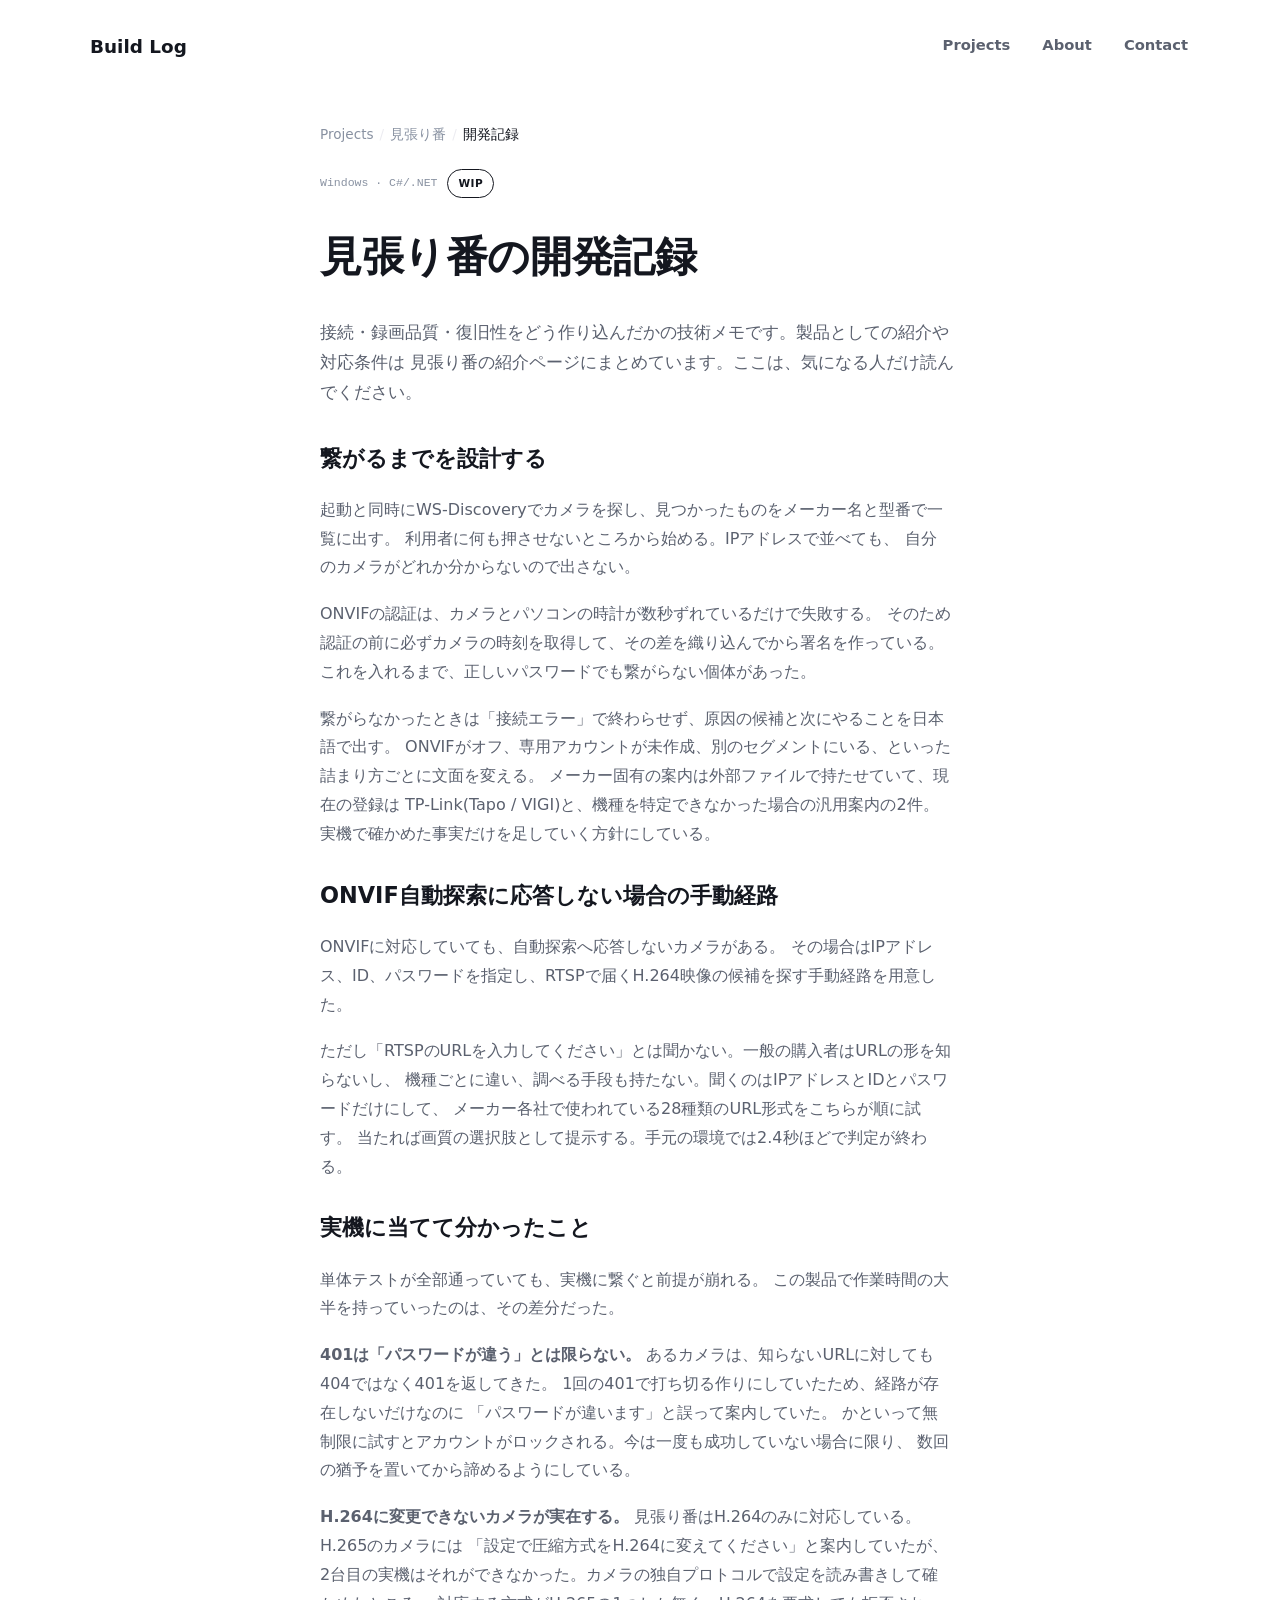
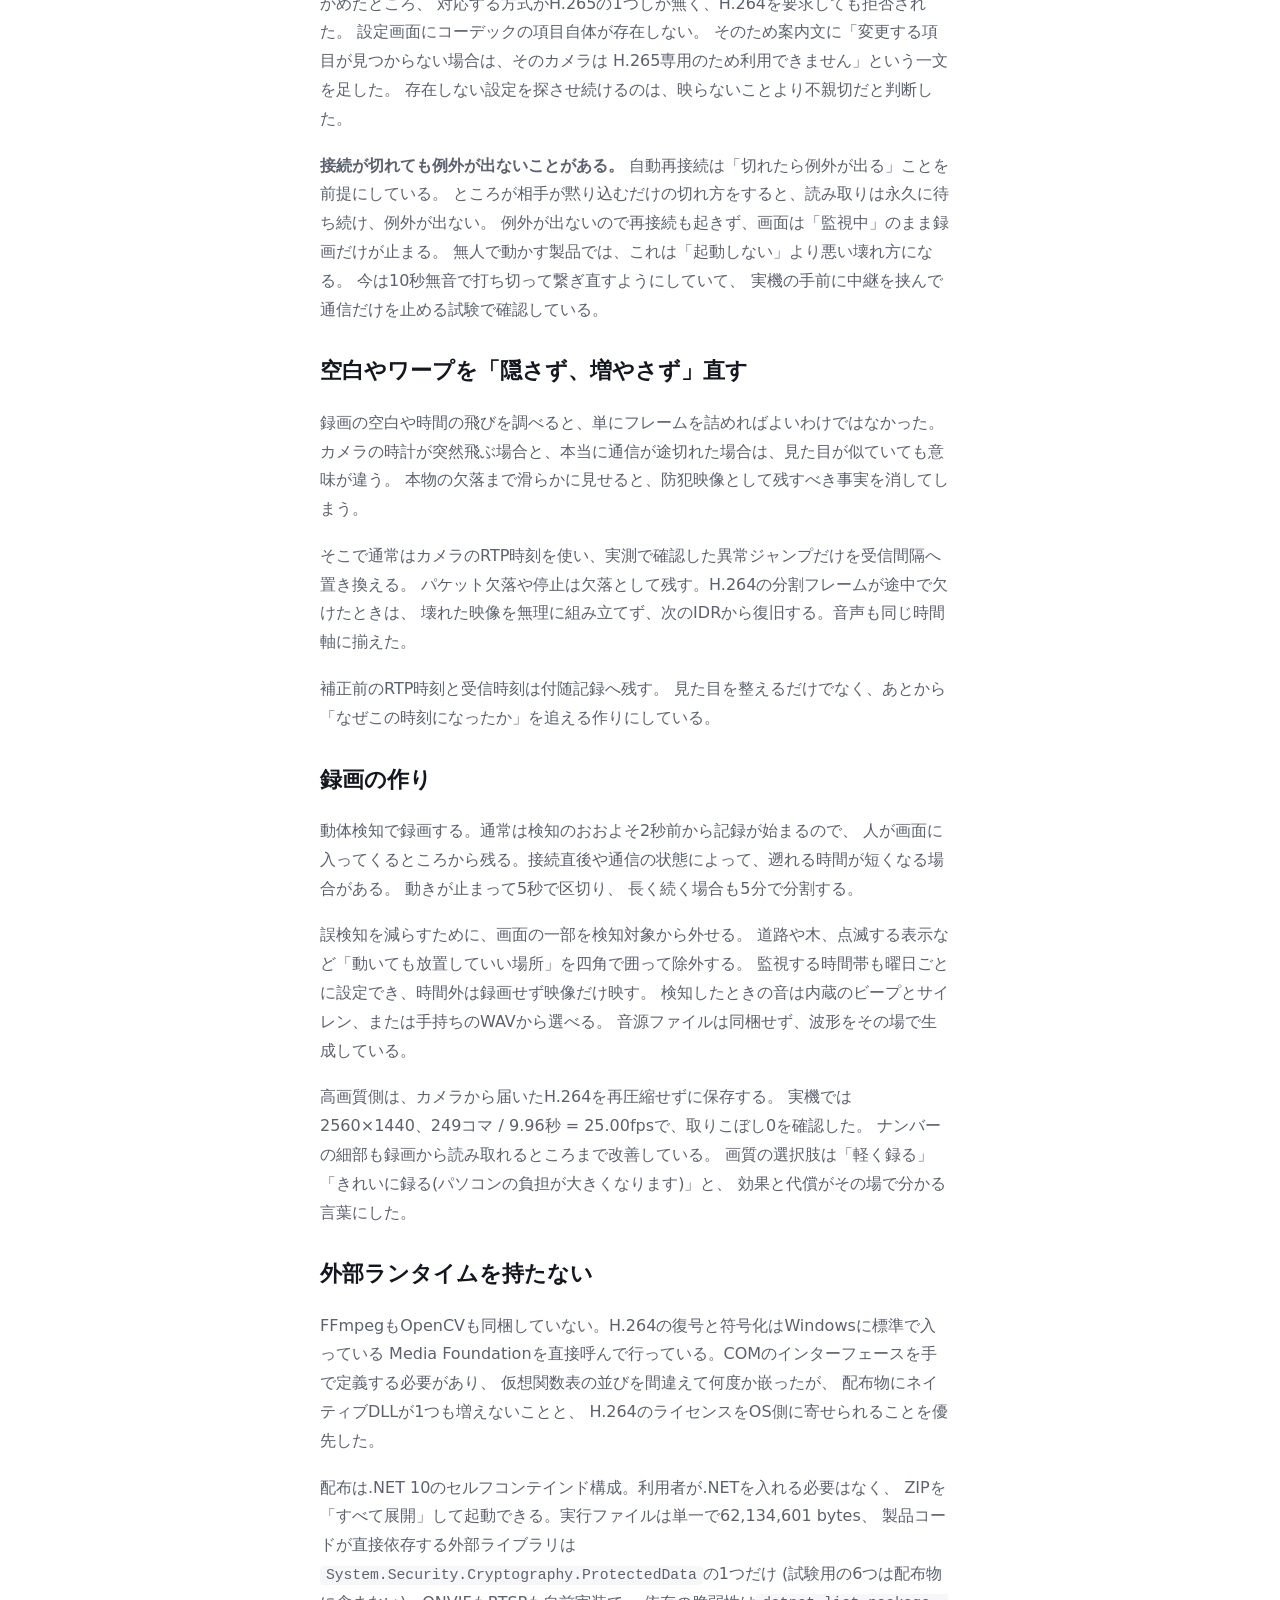
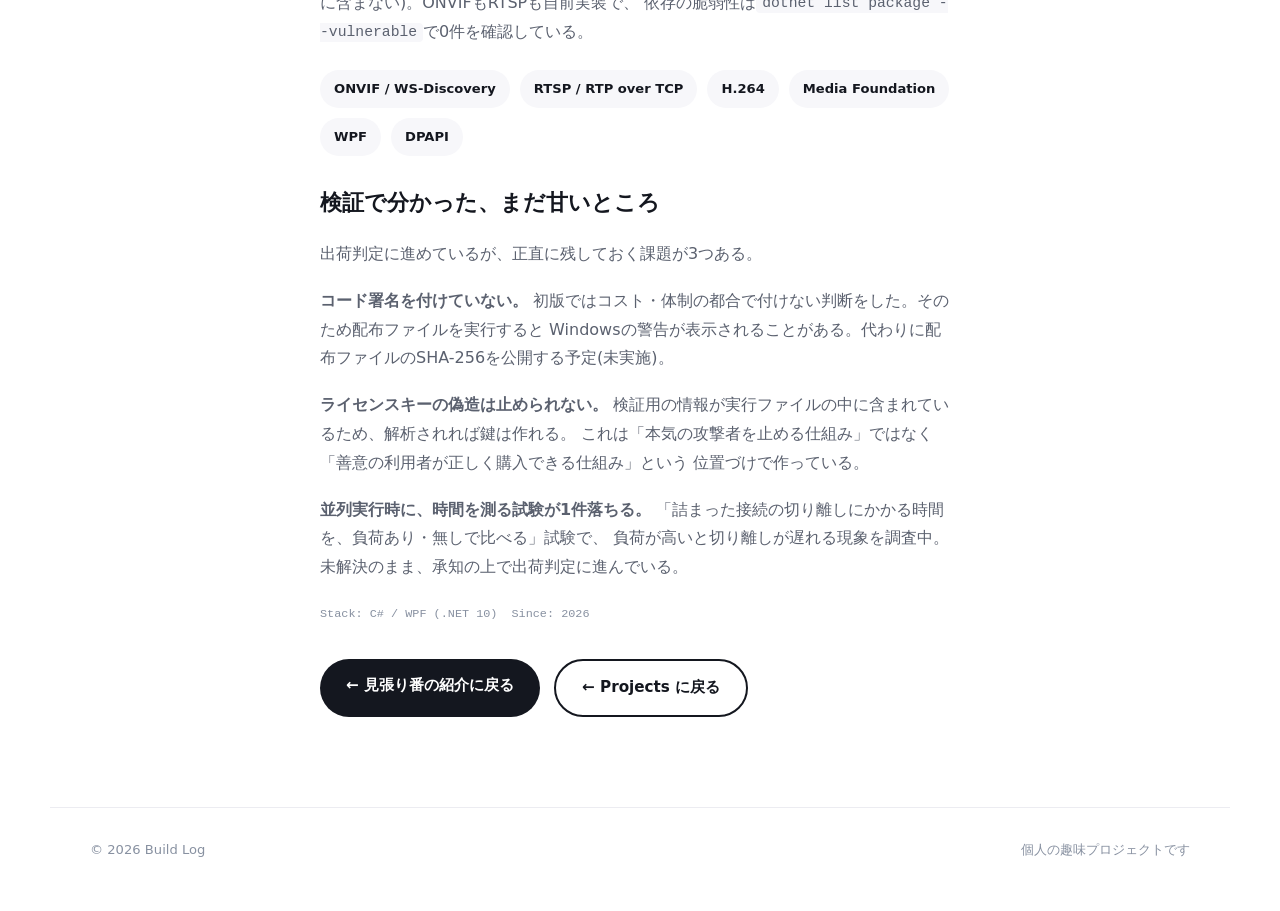
==== commit 868a9a7d: "デザイン全面刷新: 土台(styles.css / index.html / 見張り番一式) WIP。joshwcomeau.comを参考にした「Sticker Sheet」案(ユーザー承認済み、 3" ====
--- a/mihariban-devlog.html
+++ b/mihariban-devlog.html
@@ -1,43 +1,26 @@
 <!doctype html>
-<html lang="ja" data-theme="pop">
+<html lang="ja">
 <head>
 <meta charset="UTF-8">
-<script>(function(){try{if(localStorage.getItem("theme")==="soft")document.documentElement.setAttribute("data-theme","soft");}catch(e){}})();</script>
 <meta name="viewport" content="width=device-width, initial-scale=1">
 <title>見張り番｜開発記録 — Build Log</title>
 <meta name="description" content="見張り番の接続設計・録画エンジン・復旧性をどう作り込んだかの開発記録。実機で分かったこと、まだ残っている技術的な課題まで正直に書いています。">
-<link rel="icon" href="data:image/svg+xml,%3Csvg xmlns='http://www.w3.org/2000/svg' viewBox='0 0 32 32'%3E%3Ccircle cx='16' cy='16' r='10' fill='%23ff2fa0'/%3E%3C/svg%3E">
-<meta name="theme-color" content="#b98ee8">
-<link rel="preconnect" href="https://fonts.googleapis.com">
-<link rel="preconnect" href="https://fonts.gstatic.com" crossorigin>
-<link href="https://fonts.googleapis.com/css2?family=JetBrains+Mono:wght@500;600&family=Public+Sans:wght@400;500;700&family=Noto+Sans+JP:wght@400;500;700&family=Baloo+2:wght@600;700;800&display=swap" rel="stylesheet">
-<link rel="stylesheet" href="styles.css?v=77ab2757">
+<link rel="icon" href="data:image/svg+xml,%3Csvg xmlns='http://www.w3.org/2000/svg' viewBox='0 0 32 32'%3E%3Ccircle cx='16' cy='16' r='13' fill='%23f0518c'/%3E%3C/svg%3E">
+<meta name="theme-color" content="#ffffff">
+<link rel="stylesheet" href="styles.css">
 </head>
 <body>
 
 <a class="skip-link" href="#main">本文へスキップ</a>
-<div class="ambient" aria-hidden="true"></div>
-<div class="scan-overlay" aria-hidden="true"></div>
-
-<aside class="rail">
-  <a class="rail-mark" href="/">
-    <span class="rail-mark-line">BUILD</span>
-    <span class="rail-mark-line">LOG</span>
-  </a>
-
-  <nav class="rail-nav" aria-label="ナビゲーション">
-    <a href="/#projects"><span class="tab-label">back</span></a>
-  </nav>
-
-  <button class="theme-toggle" id="themeToggle" type="button" aria-pressed="false">
-    <span class="theme-toggle-track" aria-hidden="true"><span class="theme-toggle-thumb"></span></span>
-    <span class="theme-toggle-label" id="themeToggleLabel">pop</span>
-  </button>
-
-  <div class="rail-foot">
-    <span>status: online</span>
+
+<nav class="nav">
+  <a class="brand" href="/">Build Log</a>
+  <div class="nav-links">
+    <a href="/#projects">Projects</a>
+    <a href="/#about">About</a>
+    <a href="/#contact">Contact</a>
   </div>
-</aside>
+</nav>
 
 <main id="main" tabindex="-1">
   <article class="detail">
@@ -229,7 +212,7 @@
   <span>個人の趣味プロジェクトです</span>
 </footer>
 
-<script src="script.js?v=e176bde6"></script>
+<script src="script.js"></script>
 <!-- Cloudflare Web Analytics -->
 <script type="module" src="https://static.cloudflareinsights.com/beacon.min.js" data-cf-beacon='{"token": "d1480199d24e4a1481ee43863bf0d8d2"}'></script>
 <!-- End Cloudflare Web Analytics -->
--- a/styles.css
+++ b/styles.css
@@ -1,1270 +1,434 @@
-/* ---------------------------------------------------------
-   Build Log — two moods, one layout.
-   "pop": glossy Y2K desktop chrome + tilted sticker highlights.
-   "soft": warm paper, rounded display face, pill buttons.
-   Toggle sets [data-theme] on <html>; components read only
-   the custom properties below, never the theme selector.
-   --------------------------------------------------------- */
-:root,
-:root[data-theme="pop"] {
-  --bg: linear-gradient(160deg, #6b7fd7 0%, #b98ee8 55%, #ffb3d6 100%);
-  --bg-solid: #b98ee8;
-  --rail-bg: linear-gradient(180deg, #ffffff, #ece9ff);
-  --panel: linear-gradient(180deg, #ffffff, #eef0ff 100%);
-  --ink: #1c1740;
-  --ink-dim: #191237;
-  --ink-faint: #1b143b;
-
-  --accent: #ff2fa0;
-  --accent-text: #31112c;
-  --accent-soft: rgba(255, 47, 160, 0.16);
-  --accent-glow: rgba(255, 47, 160, 0); /* blur-glow doesn't read on a light gradient — pop uses hard sticker shadows instead */
-  --accent-2: #baff29;
-
-  --ok: #29c46f;
-  --warn: #ffb020;
-  --mute: #8f89b8;
-
-  --line: rgba(60, 53, 118, 0.16);
-  --line-strong: rgba(60, 53, 118, 0.32);
-
-  --scan-opacity: 0;
-  --ambient-1: rgba(255, 255, 255, 0.4);
-  --ambient-2: rgba(255, 255, 255, 0.2);
-  --scope-blur: 0px;
-  --radius: 16px;
-  --radius-btn: 999px;
-
-  --font-display: "JetBrains Mono", "Consolas", "SFMono-Regular", monospace;
-  --font-heading: "Trebuchet MS", "Verdana", "Hiragino Kaku Gothic ProN", sans-serif;
-  --font-body: "Public Sans", "Noto Sans JP", "Hiragino Kaku Gothic ProN", sans-serif;
-
-  --measure: 60ch;
-  --ease: cubic-bezier(0.16, 0.8, 0.24, 1);
-
-  color-scheme: light;
-}
-
-/* soft: warm, playful, magazine-ish — a different personality,
-   not just a recolor. Labels stay in the same mono face for
-   contrast; only the big display moments switch to a rounded,
-   bolder face. Mustard + terracotta, pill buttons. */
-:root[data-theme="soft"] {
-  --bg: #fbf3e1;
-  --bg-solid: #fbf3e1;
-  --rail-bg: linear-gradient(180deg, #f5e8cd, #fbf3e1);
-  --panel: #f7ecd6;
-  --ink: #2a2013;
-  --ink-dim: #594d35;
-  --ink-faint: #716245;
-
-  --accent: #ee9f37;
-  --accent-text: #765015;
-  --accent-soft: rgba(238, 159, 55, 0.18);
-  --accent-glow: rgba(238, 159, 55, 0.35);
-  --accent-2: #de6a42;
-
-  --ok: #3f9d5c;
-  --warn: #d98b2b;
-  --mute: #a3936c;
-
-  --line: rgba(80, 58, 20, 0.14);
-  --line-strong: rgba(80, 58, 20, 0.28);
-
-  --font-heading: "Baloo 2", "Hiragino Maru Gothic ProN", "Noto Sans JP", sans-serif;
-
-  --scan-opacity: 0;
-  --ambient-1: rgba(238, 159, 55, 0.16);
-  --ambient-2: rgba(222, 106, 66, 0.10);
-  --scope-blur: 0px;
-  --radius: 2px;
-  --radius-btn: 999px;
-
-  color-scheme: light;
-}
-
+/* =====================================================================
+   Build Log — "Sticker Sheet" デザインシステム
+   2026-08-19、joshwcomeau.comを参考にした全面刷新。
+   pop/softのテーマ切替は廃止し、単一の視覚世界(白い紙+カラフルな
+   角丸ステッカー)に統一している。すべてのページはこのファイル1枚と
+   トップナビの共通シェルを使う。
+   ===================================================================== */
+
+:root {
+  --paper: #ffffff;
+  --ink:   #14171f;
+  --dim:   #5b616f;
+  --faint: #8891a1;
+  --line:  #ececf1;
+  --wash:  #f7f7fa;
+
+  --blue:   #3b82f6;
+  --pink:   #f0518c;
+  --green:  #1da56e;  /* 元は#1fae74。白アイコンが3:1を割るため微調整(クロ2実測、以下同) */
+  --amber:  #ca8009;  /* 元は#f5a524。同じ理由でやや落ち着いた山吹色に */
+  --purple: #8b5cf6;
+
+  /* 5色とも、白地の上で「文字・線・アイコン」として使うには
+     コントラスト比が足りない(クロ2が実測、2026-08-19。白地なら
+     blue 3.68:1 / pink 3.35:1 / green 2.85:1 / amber 2.04:1 / purple 4.23:1
+     で、5色とも文字用4.5:1未達。green/amberは非文字用3:1すら未達)。
+     色味を保ったまま暗く振った"文字・線"専用の対を用意する。 */
+  --blue-text:   #0a59db;
+  --pink-text:   #b0165a;
+  --green-text:  #0f7a4f;
+  --amber-text:  #8c5906;
+  --purple-text: #6b3fd4;
+
+  --ok:   #1fae74;
+  --warn: #f0518c;
+
+  --display: -apple-system, "Hiragino Maru Gothic ProN", "Yu Gothic UI", system-ui, sans-serif;
+  --sans: "Hiragino Sans", "Yu Gothic UI", system-ui, -apple-system, sans-serif;
+  --mono: ui-monospace, "SF Mono", Consolas, "Liberation Mono", monospace;
+
+  --measure: 62ch;
+  --radius: 22px;
+  --radius-sm: 14px;
+  --ease: cubic-bezier(0.22, 1, 0.36, 1);
+
+  /* 旧トークン名の互換エイリアス。project-photoconv-article.html の
+     ページ内スコープCSSがこの名前で9個読んでいる(クロ2からの指摘、
+     2026-08-19)。名前を変えると「宣言が黙って無効になる」形で静かに
+     壊れるため、値だけ新デザインに差し替えて名前は据え置く。 */
+  --panel: var(--wash);
+  --line-strong: #d7dae1;
+  --font-display: var(--display);
+  --font-body: var(--sans);
+  --ink-dim: var(--dim);
+  --ink-faint: var(--faint);
+}
+
+/* ---------------------------------------------------------
+   Reset
+   --------------------------------------------------------- */
 * { box-sizing: border-box; }
-
+html { -webkit-text-size-adjust: 100%; text-size-adjust: 100%; }
 body {
   margin: 0;
-  background: var(--bg);
+  background: var(--paper);
   color: var(--ink);
-  font-family: var(--font-body);
+  font-family: var(--sans);
   font-size: 16px;
-  line-height: 1.7;
+  line-height: 1.8;
   -webkit-font-smoothing: antialiased;
-  transition: background 0.3s var(--ease), color 0.3s var(--ease);
-}
-
-h1, h2, h3 {
-  font-family: var(--font-heading);
-  font-weight: 600;
-  letter-spacing: -0.01em;
-  text-wrap: balance;
-  margin: 0;
-}
-
+}
+h1, h2, h3 { margin: 0; font-family: var(--display); text-wrap: balance; }
 p { margin: 0; }
+ul, ol { list-style: none; margin: 0; padding: 0; }
 a { color: inherit; text-decoration: none; }
-ul { list-style: none; margin: 0; padding: 0; }
-dl { margin: 0; }
-
-::selection {
-  background: var(--accent);
-  color: var(--bg-solid);
-}
+img, svg, canvas { display: block; max-width: 100%; }
+code {
+  font-family: var(--mono);
+  font-size: 0.92em;
+  background: var(--wash);
+  padding: 0.1em 0.4em;
+  border-radius: 4px;
+}
+table { border-collapse: collapse; width: 100%; }
 
 .skip-link {
   position: absolute;
-  left: -999px;
+  left: -9999px;
   top: 0;
-  background: var(--accent);
-  color: var(--bg-solid);
-  padding: 0.6em 1em;
+  background: var(--ink);
+  color: #fff;
+  padding: 12px 18px;
+  border-radius: 0 0 8px 0;
   z-index: 100;
-}
-.skip-link:focus { left: 1em; top: 1em; }
-
-:focus-visible {
-  outline: 2px solid var(--accent);
+  font-weight: 700;
+}
+.skip-link:focus { left: 0; }
+
+a:focus-visible, button:focus-visible, input:focus-visible {
+  outline: 2px solid var(--blue);
   outline-offset: 3px;
-}
-
+  border-radius: 4px;
+}
 @media (prefers-reduced-motion: reduce) {
-  * { animation-duration: 0.001ms !important; transition-duration: 0.001ms !important; }
-}
-
-/* faint CRT scanlines — only in the neon theme, off in soft (--scan-opacity: 0) */
-.scan-overlay {
-  position: fixed;
-  inset: 0;
-  z-index: 40;
-  pointer-events: none;
-  background: repeating-linear-gradient(
-    to bottom,
-    rgba(255, 255, 255, var(--scan-opacity)) 0px,
-    rgba(255, 255, 255, var(--scan-opacity)) 1px,
-    transparent 1px,
-    transparent 3px
-  );
-  mix-blend-mode: overlay;
-  transition: opacity 0.3s var(--ease);
-}
-
-/* soft vignette + accent glow ambience, tinted per theme */
-.ambient {
-  position: fixed;
-  inset: 0;
-  z-index: -1;
-  pointer-events: none;
-  background:
-    radial-gradient(60% 45% at 82% -6%, var(--ambient-1), transparent 60%),
-    radial-gradient(40% 32% at 8% 108%, var(--ambient-2), transparent 60%);
-  transition: background 0.3s var(--ease);
-}
-
-/* ---------------------------------------------------------
-   Layout: left rail + main column
-   --------------------------------------------------------- */
-.rail {
-  position: fixed;
-  top: 0; left: 0; bottom: 0;
-  width: 168px;
-  display: flex;
-  flex-direction: column;
-  justify-content: space-between;
-  padding: 26px 22px;
-  border-right: 1px solid var(--line);
-  background: var(--rail-bg);
-  z-index: 20;
-}
-
-.rail-mark {
-  display: block;
-  font-family: var(--font-heading);
-  font-size: 0.82rem;
-  font-weight: 600;
-  letter-spacing: 0.04em;
-  line-height: 1.35;
-  color: var(--ink);
-}
-.rail-mark-line { display: block; transition: color 0.2s var(--ease); }
-.rail-mark-line:last-child {
-  color: var(--accent-text);
-  text-shadow: 0 0 12px var(--accent-glow);
-}
-.rail-mark:hover .rail-mark-line:first-child,
-.rail-mark:focus-visible .rail-mark-line:first-child {
-  color: var(--accent-text);
-}
-
-.rail-nav {
-  display: flex;
-  flex-direction: column;
-  gap: 20px;
-}
-.rail-nav a {
+  *, *::before, *::after { animation-duration: 0.001ms !important; transition-duration: 0.001ms !important; }
+}
+
+/* ---------------------------------------------------------
+   Nav — 全ページ共通のトップナビ。旧デザインの固定サイドレールを
+   廃止した(joshwcomeau.com同様、上部の水平ナビに統一)。
+   --------------------------------------------------------- */
+.nav {
+  max-width: 1180px;
+  margin: 0 auto;
+  padding: 26px clamp(20px, 4vw, 40px) 0;
   display: flex;
   align-items: center;
-  gap: 8px;
-  font-family: var(--font-display);
-  font-size: 0.78rem;
-  color: var(--ink-dim);
-  transition: color 0.2s var(--ease);
-}
-.rail-nav a::before {
-  content: "";
-  width: 6px;
-  height: 6px;
-  border-radius: 50%;
-  background: var(--ink-faint);
-  box-shadow: none;
-  transition: background 0.2s var(--ease), box-shadow 0.2s var(--ease);
-  flex: none;
-}
-.rail-nav a:hover,
-.rail-nav a:focus-visible { color: var(--ink); }
-.rail-nav a:hover::before,
-.rail-nav a:focus-visible::before {
-  background: var(--accent);
-  box-shadow: 0 0 8px var(--accent-glow);
-}
-.rail-nav .tab-label { color: inherit; }
-
-.theme-toggle {
-  display: flex;
-  align-items: center;
-  gap: 9px;
-  background: none;
-  border: none;
-  min-height: 44px;
-  padding: 8px 0;
-  cursor: pointer;
-  font-family: var(--font-display);
-  font-size: 0.68rem;
-  color: var(--ink-faint);
-  letter-spacing: 0.06em;
-  transition: color 0.2s var(--ease);
-}
-.theme-toggle:hover,
-.theme-toggle:focus-visible { color: var(--ink); }
-
-.theme-toggle-track {
-  position: relative;
-  width: 32px;
-  height: 17px;
-  border-radius: 999px;
-  border: 1px solid var(--line-strong);
-  background: var(--panel);
-  flex: none;
-  transition: border-color 0.2s var(--ease);
-}
-.theme-toggle-thumb {
-  position: absolute;
-  top: 2px;
-  left: 2px;
-  width: 11px;
-  height: 11px;
-  border-radius: 50%;
-  background: var(--accent);
-  box-shadow: 0 0 6px var(--accent-glow);
-  transition: transform 0.25s var(--ease), background 0.2s var(--ease);
-}
-.theme-toggle[aria-pressed="true"] .theme-toggle-thumb {
-  transform: translateX(15px);
-}
-
-.rail-foot {
-  font-family: var(--font-display);
-  font-size: 0.68rem;
-  color: var(--ink-faint);
-  letter-spacing: 0.08em;
-}
-
-main {
-  margin-left: 168px;
-  padding: 0 clamp(24px, 6vw, 100px);
-  position: relative;
-}
-
-/* ---------------------------------------------------------
-   Hero
-   --------------------------------------------------------- */
-.hero {
-  min-height: 92vh;
-  display: flex;
-  flex-direction: column;
-  justify-content: center;
-  gap: 26px;
-  max-width: 860px;
-  margin-inline: auto;
-  padding-top: 40px;
-}
-
-.entry-stamp {
-  display: flex;
-  align-items: center;
-  gap: 10px;
-  font-family: var(--font-display);
-  font-size: 0.8rem;
-  letter-spacing: 0.02em;
-  color: var(--accent-text);
-  text-shadow: 0 0 10px var(--accent-glow);
-}
-.entry-stamp .cursor {
-  display: inline-block;
-  width: 0.55em;
-  height: 1em;
-  background: var(--accent);
-  box-shadow: 0 0 10px var(--accent-glow);
-  animation: blink 1.1s steps(1) infinite;
-}
-@keyframes blink { 50% { opacity: 0; } }
-
-.hero-title {
-  font-size: clamp(2.3rem, 5.6vw, 4rem);
-  line-height: 1.14;
-  color: var(--ink);
-}
-.hero-title .hl {
-  color: var(--accent-text);
-  text-shadow: 0 0 18px var(--accent-glow), 0 0 40px var(--accent-soft);
-}
-
-.hero-sub {
-  max-width: var(--measure);
-  color: var(--ink-dim);
-  font-size: 1.06rem;
-}
-
-.scope {
-  width: 100%;
-  max-width: 620px;
-  height: 96px;
-  display: block;
-  opacity: 0.9;
-}
-
-.hero-actions {
-  display: flex;
-  gap: 14px;
-  flex-wrap: wrap;
-}
-
-.btn {
-  font-family: var(--font-display);
-  font-weight: 600;
-  font-size: 0.82rem;
-  letter-spacing: 0.02em;
-  padding: 0.85em 1.5em;
-  border-radius: var(--radius-btn);
-  border: 1px solid var(--line-strong);
-  transition: transform 0.18s var(--ease), box-shadow 0.18s var(--ease), border-color 0.18s var(--ease), color 0.18s var(--ease), background 0.18s var(--ease), border-radius 0.25s var(--ease);
-}
-.btn:hover { transform: translateY(-1px); }
-
-.btn-primary {
-  background: var(--accent);
-  color: #01161a;
-  border-color: var(--accent);
-  box-shadow: 0 0 22px -4px var(--accent-glow);
-}
-.btn-primary:hover,
-.btn-primary:focus-visible { box-shadow: 0 0 32px -2px var(--accent-glow); }
-
-.btn-line {
-  background: transparent;
-  color: var(--ink);
-}
-.btn-line:hover,
-.btn-line:focus-visible {
-  border-color: var(--accent);
-  color: var(--accent-text);
-  box-shadow: 0 0 18px -6px var(--accent-glow);
-}
-
-/* ---------------------------------------------------------
-   Sections
-   --------------------------------------------------------- */
-.section {
-  padding: 100px 0;
-  border-top: 1px solid var(--line);
-}
-
-.section-head {
-  display: flex;
-  align-items: center;
-  gap: clamp(16px, 3vw, 28px);
-  margin-bottom: 48px;
-}
-.section-head .tab-no {
-  flex: none;
-  font-family: var(--font-heading);
-  font-size: clamp(2.6rem, 7vw, 4.4rem);
-  font-weight: 700;
-  line-height: 1;
-  letter-spacing: -0.02em;
-  color: var(--accent-text);
-  text-shadow: 0 0 26px var(--accent-glow);
-}
-.section-head-body {
-  flex: 1;
-  min-width: 0;
-  display: flex;
-  flex-direction: column;
-  gap: 12px;
-}
-.section-head h2 {
-  font-size: 1.55rem;
-  color: var(--ink);
-}
-.section-rule {
-  height: 1px;
-  background: linear-gradient(90deg, var(--line-strong), transparent);
-}
-
-/* ---------------------------------------------------------
-   Project specimens — terminal panels
-   --------------------------------------------------------- */
-.specimens {
-  display: grid;
-  grid-template-columns: repeat(auto-fit, minmax(270px, 1fr));
-  gap: 18px;
-}
+  justify-content: space-between;
+}
+.brand { font-family: var(--display); font-weight: 800; font-size: 1.15rem; }
+.nav-links { display: flex; gap: 28px; }
+.nav-links a {
+  font-size: 0.92rem; font-weight: 600; color: var(--dim);
+  padding: 6px 2px; border-bottom: 2px solid transparent;
+  transition: border-color 0.2s var(--ease), color 0.2s var(--ease);
+}
+.nav-links a:hover, .nav-links a:focus-visible { border-color: var(--ink); color: var(--ink); }
+
+/* ---------------------------------------------------------
+   Buttons
+   --------------------------------------------------------- */
+.actions, .hero-actions { display: flex; gap: 14px; flex-wrap: wrap; }
+.btn { font-weight: 800; font-size: 0.95rem; padding: 13px 26px; border-radius: 999px; transition: transform 0.2s var(--ease); display: inline-block; }
+.btn-primary { background: var(--ink); color: #fff; }
+.btn-primary:hover, .btn-primary:focus-visible { transform: translateY(-2px) rotate(-1deg); }
+.btn-line { color: var(--ink); border: 2px solid var(--ink); background: transparent; }
+.btn-line:hover, .btn-line:focus-visible { background: var(--wash); }
+
+/* ---------------------------------------------------------
+   Hero(トップページ) — 白い紙の上にステッカーを散らす。
+   --------------------------------------------------------- */
+.hero { position: relative; padding: 28px clamp(20px, 4vw, 40px) 0; overflow: hidden; }
+.hero-body {
+  position: relative; z-index: 2;
+  max-width: 720px; margin: 0 auto; padding: 48px 0 0;
+  text-align: center; display: flex; flex-direction: column; align-items: center; gap: 22px;
+}
+.eyebrow {
+  display: inline-block; font-size: 0.8rem; font-weight: 800; color: #fff; background: var(--ink);
+  padding: 6px 14px; border-radius: 999px; transform: rotate(-2deg);
+}
+.hero h1 { font-size: clamp(2.2rem, 5.4vw, 3.6rem); font-weight: 900; line-height: 1.28; letter-spacing: -0.015em; }
+.hero h1 .hl {
+  display: inline-block; background: var(--pink); color: #fff;
+  padding: 2px 12px; border-radius: 10px; transform: rotate(-1.5deg);
+  box-shadow: 4px 4px 0 var(--ink);
+}
+.hero p.lead, .hero-sub { color: var(--dim); font-size: 1.06rem; max-width: 46ch; }
+.hero .actions { justify-content: center; }
+
+.stickers { position: relative; max-width: 900px; margin: 44px auto 0; height: 92px; }
+.sticker {
+  position: absolute; width: 64px; height: 64px; border-radius: 16px;
+  display: grid; place-items: center; box-shadow: 3px 4px 0 var(--ink);
+  transition: transform 0.2s var(--ease);
+}
+.sticker svg { width: 30px; height: 30px; }
+.sticker:hover { transform: scale(1.12) rotate(0deg) !important; }
+.st1 { left: 2%;  top: 6px;  background: var(--blue);   transform: rotate(-8deg); }
+.st2 { left: 20%; top: 30px; background: var(--pink);   transform: rotate(6deg); }
+.st3 { left: 40%; top: 0;    background: var(--purple); transform: rotate(-4deg); }
+.st4 { right: 22%; top: 26px; background: var(--green); transform: rotate(9deg); }
+.st5 { right: 3%; top: 2px;  background: var(--amber);  transform: rotate(-6deg); }
+@media (max-width: 560px) { .stickers { display: none; } }
+
+/* ---------------------------------------------------------
+   セクション見出し(共通)
+   --------------------------------------------------------- */
+.section { max-width: 1180px; margin: 0 auto; padding: 60px clamp(20px, 4vw, 40px); }
+.section-label {
+  font-size: 0.82rem; font-weight: 800; letter-spacing: 0.06em; color: var(--faint);
+  text-transform: uppercase; margin-bottom: 20px;
+}
+
+/* ---------------------------------------------------------
+   Projects — 2カラム(カードグリッド + サイドバー)。
+   --------------------------------------------------------- */
+.layout { display: grid; grid-template-columns: 1fr 300px; gap: 64px; align-items: start; }
+
+.specimens { display: grid; grid-template-columns: repeat(2, 1fr); gap: 20px; }
+.specimens > .specimen:last-child { grid-column: 1 / -1; }
+.specimens > .specimen:last-child .specimen-icon { width: 64px; height: 64px; }
+.specimens > .specimen:last-child .specimen-icon svg { width: 30px; height: 30px; }
 
 .specimen {
-  background: var(--panel);
-  border: 1px solid var(--line);
-  border-top: 3px solid var(--card-accent, var(--accent));
-  border-radius: var(--radius);
-  padding: 24px 22px;
-  display: flex;
-  flex-direction: column;
-  gap: 14px;
-  position: relative;
-  z-index: 0; /* contains the sweep's z-index:-1 to this card only */
-  overflow: hidden;
-  transition: border-color 0.2s var(--ease), box-shadow 0.2s var(--ease), transform 0.2s var(--ease);
-}
-
-/* each project gets its own accent color — the card border stripe,
-   icon badge, and hover glow all read this one token */
-.specimen-photoframe { --card-accent: #ff6f91; }
-.specimen-mihariban  { --card-accent: #2bb8b0; }
-.specimen-mvmaker    { --card-accent: #8a5cf6; }
-.specimen-photoconv  { --card-accent: #ffab2e; }
-.specimen-pccamera   { --card-accent: #33c48a; }
-.specimen-a          { --card-accent: #8890a8; }
-.specimen-b          { --card-accent: #8890a8; }
-.specimen-c          { --card-accent: #9a95b0; }
-.specimen:hover,
-.specimen:focus-within {
-  border-color: var(--accent);
-  box-shadow: 0 0 0 1px var(--accent-soft), 0 0 30px -12px var(--accent-glow);
-  transform: translateY(-2px);
-  cursor: pointer;
-}
-
-/* launch spin — plays on click, then script.js navigates */
+  background: var(--wash); border-radius: var(--radius); padding: 26px 24px;
+  display: flex; flex-direction: column; gap: 14px; position: relative;
+  transform: rotate(var(--rot, 0deg));
+  transition: transform 0.2s var(--ease), box-shadow 0.2s var(--ease);
+}
+.specimen:hover, .specimen:focus-within { transform: rotate(0deg) translateY(-4px); box-shadow: 0 10px 24px -8px rgba(20, 23, 31, 0.22); }
+
+/* クリックしたカードが、リンク先へ飛ぶ前に一瞬スピンする演出。
+   script.js の .is-launching 付与と対になっている。 */
 @keyframes card-launch-spin {
-  0% { transform: rotate(0deg) scale(1); }
-  85% { transform: rotate(1080deg) scale(0.92); }
-  100% { transform: rotate(1080deg) scale(0.92); opacity: 0; }
+  0% { transform: rotate(var(--rot, 0deg)) scale(1); }
+  85% { transform: rotate(calc(var(--rot, 0deg) + 1080deg)) scale(0.92); }
+  100% { transform: rotate(calc(var(--rot, 0deg) + 1080deg)) scale(0.92); opacity: 0; }
 }
 .specimen.is-launching {
   animation: card-launch-spin 0.5s cubic-bezier(0.5, 0, 0.5, 1) forwards;
   pointer-events: none;
 }
 
-/* a quick diagonal sweep of light — the "snap" on hover */
-.specimen::before {
-  content: "";
-  position: absolute;
-  inset: 0;
-  z-index: -1;
-  background: linear-gradient(
-    115deg,
-    transparent 35%,
-    color-mix(in srgb, var(--accent) 22%, transparent) 50%,
-    transparent 65%
-  );
-  transform: translateX(-140%);
-  transition: transform 0.5s var(--ease);
-  pointer-events: none;
-}
-.specimen:hover::before,
-.specimen:focus-within::before {
-  transform: translateX(130%);
-}
-
-.specimen-top { display: flex; justify-content: space-between; align-items: center; }
-.specimen-tag {
-  font-family: var(--font-display);
-  font-size: 0.7rem;
-  color: var(--ink-dim);
-  letter-spacing: 0.03em;
-}
+.specimen-photoframe { --rot: -1.4deg; --tint: var(--blue); }
+.specimen-mihariban  { --rot: 1.1deg;  --tint: var(--purple); }
+.specimen-mvmaker    { --rot: -0.8deg; --tint: var(--pink); }
+.specimen-photoconv  { --rot: 1.6deg;  --tint: var(--green); }
+.specimen-pccamera   { --rot: -1.1deg; --tint: var(--amber); }
+.specimen-a          { --rot: 0.9deg;  --tint: var(--faint); }
+.specimen-b          { --rot: -1.2deg; --tint: var(--faint); }
+.specimen-c          { --rot: 1.3deg;  --tint: var(--faint); }
+
+.specimen-top { display: flex; justify-content: space-between; align-items: flex-start; }
+.specimen-icon {
+  width: 52px; height: 52px; border-radius: 14px; display: grid; place-items: center;
+  background: var(--tint, var(--blue)); box-shadow: 2px 3px 0 var(--ink);
+}
+.specimen-icon svg { width: 26px; height: 26px; stroke: #fff; }
+.specimen-tag { font-family: var(--mono); font-size: 0.72rem; color: var(--faint); }
+
+.tag-status, .stamp {
+  font-size: 0.66rem; font-weight: 800; letter-spacing: 0.04em; padding: 4px 10px;
+  border-radius: 999px; border: 1.5px solid var(--ink); display: inline-block;
+}
+.tag-status.is-live, .stamp-live { background: #e3f7ee; color: var(--green-text); border-color: var(--green-text); }
+.tag-status.is-wip, .stamp-wip { background: #fff; color: var(--ink); }
+.stamp-archive { background: var(--wash); color: var(--faint); border-color: var(--line); }
 
 .specimen-head { display: flex; align-items: center; gap: 12px; }
-.specimen-icon {
-  flex: 0 0 auto;
-  display: grid;
-  place-items: center;
-  width: 40px;
-  height: 40px;
-  border-radius: 12px;
-  background: color-mix(in srgb, var(--card-accent, var(--accent)) 18%, var(--panel));
-  border: 1px solid color-mix(in srgb, var(--card-accent, var(--accent)) 45%, transparent);
-  font-size: 1.25rem;
-  line-height: 1;
-}
-
-.stamp {
-  display: inline-flex;
-  align-items: center;
-  gap: 6px;
-  font-family: var(--font-display);
-  font-size: 0.62rem;
-  letter-spacing: 0.1em;
-  color: var(--ink-dim);
-}
-.stamp::before {
-  content: "";
-  width: 6px;
-  height: 6px;
-  border-radius: 50%;
-  background: currentColor;
-}
-.stamp-live { color: var(--ok); }
-.stamp-live::before { box-shadow: 0 0 8px var(--ok); animation: pulse 1.6s ease-in-out infinite; }
-.stamp-wip { color: var(--warn); }
-.stamp-wip::before { box-shadow: 0 0 8px var(--warn); }
-.stamp-archive { color: var(--mute); }
-@keyframes pulse { 0%, 100% { opacity: 1; } 50% { opacity: 0.35; } }
-
-.specimen h3 {
-  font-size: 1.05rem;
-  font-family: var(--font-body);
-  font-weight: 700;
-  color: var(--ink);
-}
-.specimen p { color: var(--ink-dim); font-size: 0.92rem; }
-
+.specimen h3 { font-size: 1.12rem; font-weight: 800; }
+.specimen p { color: var(--dim); font-size: 0.92rem; }
 .specimen-meta {
-  display: flex;
-  gap: 22px;
-  font-size: 0.78rem;
-  border-top: 1px solid var(--line);
-  padding-top: 12px;
-}
-.specimen-meta dt {
-  font-family: var(--font-display);
-  color: var(--ink-faint);
-  font-size: 0.64rem;
-  letter-spacing: 0.06em;
-  text-transform: lowercase;
-}
-.specimen-meta dt::after { content: ":"; }
-.specimen-meta dd { margin: 0; color: var(--ink-dim); font-variant-numeric: tabular-nums; }
-
-.specimen-link {
-  margin-top: auto;
-  font-family: var(--font-display);
-  font-size: 0.78rem;
-  color: var(--ink);
-  align-self: flex-start;
-  padding-bottom: 2px;
-  border-bottom: 1px solid transparent;
-  transition: border-color 0.2s var(--ease), color 0.2s var(--ease);
-}
-/* stretches the link to cover the whole card (the nearest positioned
-   ancestor, .specimen), so clicking anywhere navigates — not just
-   the small label. .specimen-link itself must stay unpositioned or
-   it becomes its own ::after's containing block instead. */
-.specimen-link::after {
-  content: "";
-  position: absolute;
-  inset: 0;
-}
-.specimen:hover .specimen-link,
-.specimen-link:hover,
-.specimen-link:focus-visible { color: var(--accent-text); border-color: var(--accent); }
-
-.specimen-link span[aria-hidden] {
-  display: inline-block;
-  transition: transform 0.25s var(--ease);
-}
-.specimen:hover .specimen-link span[aria-hidden],
-.specimen-link:hover span[aria-hidden],
-.specimen-link:focus-visible span[aria-hidden] {
-  transform: translateX(4px);
-}
-
-/* ---------------------------------------------------------
-   About
-   --------------------------------------------------------- */
-.about-body {
-  display: flex;
-  flex-direction: column;
-  gap: 18px;
-  max-width: var(--measure);
-  margin-inline: auto;
-}
-.about-body p { color: var(--ink-dim); }
-
-.tag-list { display: flex; flex-wrap: wrap; gap: 10px; margin-top: 8px; }
-.tag-list li {
-  font-family: var(--font-display);
-  font-size: 0.72rem;
-  letter-spacing: 0.03em;
-  color: var(--ink-dim);
-  border: 1px solid var(--line-strong);
-  border-radius: var(--radius);
-  padding: 0.4em 0.8em;
-}
-
-/* ---------------------------------------------------------
-   Contact
-   --------------------------------------------------------- */
-.contact-lead { color: var(--ink-dim); max-width: var(--measure); margin-bottom: 26px; margin-inline: auto; }
-.contact-links { display: flex; gap: 16px; flex-wrap: wrap; max-width: var(--measure); margin-inline: auto; }
+  display: flex; gap: 14px; font-family: var(--mono); font-size: 0.74rem; color: var(--faint);
+  margin-top: auto; padding-top: 10px; border-top: 1px solid var(--line);
+}
+.specimen-meta dt { display: inline; }
+.specimen-meta dt::after { content: ": "; }
+.specimen-meta dd { display: inline; margin: 0; }
+.specimen-link { font-weight: 800; font-size: 0.86rem; color: var(--ink); align-self: flex-start; }
+.specimen-link::after { content: ""; position: absolute; inset: 0; border-radius: var(--radius); }
+
+@media (max-width: 900px) { .specimens { grid-template-columns: 1fr; } .specimens > .specimen:last-child { grid-column: auto; } }
+
+/* サイドバー(Projectsのfact-list) */
+.side-card { background: var(--wash); border-radius: var(--radius); padding: 26px 22px; }
+.side-card + .side-card { margin-top: 20px; }
+.side-title { font-size: 0.82rem; font-weight: 800; letter-spacing: 0.05em; color: var(--faint); text-transform: uppercase; margin-bottom: 16px; }
+.fact-list { display: flex; flex-direction: column; gap: 14px; counter-reset: fact; }
+.fact-list li { counter-increment: fact; display: flex; gap: 12px; font-size: 0.88rem; color: var(--ink); line-height: 1.6; }
+.fact-list li::before {
+  content: counter(fact); flex: none; width: 22px; height: 22px; border-radius: 50%;
+  background: var(--ink); color: #fff; font-weight: 800; font-size: 0.76rem; display: grid; place-items: center;
+}
+.tag-cloud { display: flex; flex-wrap: wrap; gap: 8px; }
+.tag-cloud a { font-size: 0.82rem; font-weight: 700; padding: 7px 14px; border-radius: 999px; background: #fff; border: 1.5px solid var(--line); color: var(--ink); transition: border-color 0.2s var(--ease); }
+.tag-cloud a:hover, .tag-cloud a:focus-visible { border-color: var(--ink); }
+
+/* ---------------------------------------------------------
+   About / Contact
+   --------------------------------------------------------- */
+.about-body, .contact-body {
+  display: flex; flex-direction: column; gap: 18px; max-width: var(--measure); margin-inline: auto;
+}
+.about-body p, .contact-lead { color: var(--dim); }
+.contact-lead { max-width: var(--measure); margin-inline: auto; margin-bottom: 22px; }
+.contact-links { display: flex; gap: 14px; flex-wrap: wrap; }
 .contact-link {
-  font-family: var(--font-display);
-  font-weight: 600;
-  font-size: 0.86rem;
-  padding: 0.8em 1.4em;
-  border: 1px solid var(--line-strong);
-  border-radius: var(--radius-btn);
-  color: var(--ink);
-  transition: border-color 0.2s var(--ease), color 0.2s var(--ease), box-shadow 0.2s var(--ease), transform 0.18s var(--ease);
-}
-.contact-link:hover,
-.contact-link:focus-visible {
-  border-color: var(--accent);
-  color: var(--accent-text);
-  box-shadow: 0 0 18px -6px var(--accent-glow);
-  transform: translateY(-1px);
-}
-
-/* ---------------------------------------------------------
-   Project detail page
-   --------------------------------------------------------- */
-.detail {
-  max-width: 760px;
-  margin-inline: auto;
-  padding: 110px 0 100px;
-  display: flex;
-  flex-direction: column;
-  gap: 22px;
-}
-.detail-breadcrumb {
-  font-family: var(--font-display);
-  font-size: 0.76rem;
-  color: var(--ink-faint);
-}
-.detail-breadcrumb a {
-  color: var(--ink-dim);
-  border-bottom: 1px solid transparent;
-  transition: color 0.2s var(--ease), border-color 0.2s var(--ease);
-}
-.detail-breadcrumb a:hover,
-.detail-breadcrumb a:focus-visible { color: var(--accent-text); border-color: var(--accent); }
-
-.detail-top { display: flex; align-items: center; gap: 12px; }
-
-.detail h1 { font-size: clamp(1.9rem, 4.2vw, 2.7rem); }
-
-.detail-lead {
-  color: var(--ink-dim);
-  font-size: 1.05rem;
-  max-width: var(--measure);
-}
-
-.detail-visual {
-  margin: 4px 0 8px;
-  border: 1px solid var(--line-strong);
-  border-radius: var(--radius);
-  background: var(--panel);
-  overflow: hidden;
-  box-shadow: 0 16px 40px -26px rgba(25, 20, 65, 0.55);
-}
-.detail-visual.has-shot {
-  border-style: solid;
-  padding: 20px;
-}
-.detail-visual img {
-  max-width: 100%;
-  max-height: 100%;
-  width: auto;
-  height: auto;
-  border-radius: calc(var(--radius) * 0.6);
-  box-shadow: 0 8px 24px -8px rgba(20, 15, 50, 0.35);
-}
-
-.detail-product-shot img {
-  display: block;
-  width: 100%;
-  height: auto;
-  aspect-ratio: 1200 / 760;
-  object-fit: cover;
-}
-
-.detail-product-shot figcaption {
-  padding: 10px 14px 12px;
-  border-top: 1px solid var(--line);
-  font-size: 0.72rem;
-  color: var(--ink-faint);
-}
-
-.detail-proof {
-  display: grid;
-  grid-template-columns: repeat(4, minmax(0, 1fr));
-  gap: 10px;
-  margin: 12px 0 20px;
-}
-
-.detail-proof div {
-  min-width: 0;
-  padding: 16px 12px;
-  border: 1px solid var(--line-strong);
-  border-radius: var(--radius);
-  background: var(--panel);
-}
-
-.detail-proof strong,
-.detail-proof span,
-.detail-proof dt,
-.detail-proof dd {
-  display: block;
-}
-.detail-proof dt,
-.detail-proof dd { margin: 0; }
-
-.detail-proof strong {
-  font-family: var(--font-display);
-  font-size: clamp(1rem, 2.2vw, 1.35rem);
-  color: var(--ink);
-  white-space: nowrap;
-}
-
-.detail-proof span,
-.detail-proof dd {
-  margin-top: 4px;
-  font-size: 0.68rem;
-  color: var(--ink-faint);
-}
-
-.detail-body { display: flex; flex-direction: column; gap: 14px; }
-.detail-body p { color: var(--ink-dim); max-width: var(--measure); }
-
-.detail-meta { border-top: none; padding-top: 0; gap: 28px; }
-
-/* ---------------------------------------------------------
-   Mihariban product manual
-   --------------------------------------------------------- */
-.manual-page.detail { max-width: 1180px; }
-
-.breadcrumb-list {
-  display: flex;
-  flex-wrap: wrap;
-  gap: 7px;
-  align-items: center;
-  list-style: none;
-  margin: 0;
-  padding: 0;
-}
-.breadcrumb-list li:not(:last-child)::after {
-  content: "/";
-  margin-left: 7px;
-  color: var(--ink-faint);
-}
-
-.product-nav {
-  display: flex;
-  flex-wrap: wrap;
-  gap: 8px;
-  padding: 10px;
-  border: 1px solid var(--line-strong);
-  border-radius: var(--radius);
-  background: var(--panel);
-}
-.product-nav a {
-  min-height: 44px;
-  display: inline-flex;
-  align-items: center;
-  justify-content: center;
-  padding: 8px 14px;
-  border: 1px solid transparent;
-  border-radius: var(--radius-btn);
-  color: var(--ink-dim);
-  font-family: var(--font-display);
-  font-size: 0.72rem;
-  font-weight: 600;
-  transition: color 0.18s var(--ease), border-color 0.18s var(--ease), background 0.18s var(--ease);
-}
-.product-nav a:hover,
-.product-nav a:focus-visible {
-  color: var(--ink);
-  border-color: var(--accent);
-}
-.product-nav a[aria-current="page"] {
-  color: var(--ink);
-  border-color: var(--line-strong);
-  background: var(--accent-soft);
-}
-
-.status-line {
-  display: flex;
-  flex-wrap: wrap;
-  gap: 8px 16px;
-  color: var(--ink-faint);
-  font-family: var(--font-display);
-  font-size: 0.72rem;
-}
-
-.guide-links,
-.feature-grid {
-  display: grid;
-  grid-template-columns: repeat(2, minmax(0, 1fr));
-  gap: 12px;
-  margin: 10px 0 22px;
-}
-/* 札が奇数のとき、最後の1枚だけ右が空いて未完成に見える。
-   横いっぱいに置いて、空きではなく強調に見せる。 */
-.feature-grid > .feature-card-wide {
-  grid-column: 1 / -1;
-}
-.guide-card,
+  font-weight: 800; font-size: 0.92rem; padding: 12px 22px; border-radius: 999px;
+  border: 2px solid var(--ink); transition: background 0.2s var(--ease), color 0.2s var(--ease);
+}
+.contact-link:hover, .contact-link:focus-visible { background: var(--ink); color: #fff; }
+
+.tag-list { display: flex; flex-wrap: wrap; gap: 10px; margin-top: 6px; }
+.tag-list li { font-size: 0.82rem; font-weight: 700; padding: 7px 14px; border-radius: 999px; background: var(--wash); color: var(--ink); }
+
+/* ---------------------------------------------------------
+   Footer
+   --------------------------------------------------------- */
+.site-footer {
+  max-width: 1180px; margin: 0 auto; padding: 30px clamp(20px, 4vw, 40px) 50px;
+  display: flex; justify-content: space-between; flex-wrap: wrap; gap: 10px;
+  font-size: 0.82rem; color: var(--faint); border-top: 1px solid var(--line);
+}
+
+/* =====================================================================
+   詳細ページ(project-*.html共通)
+   ===================================================================== */
+.detail { max-width: 720px; margin: 0 auto; padding: 56px clamp(20px, 4vw, 40px) 90px; display: flex; flex-direction: column; gap: 22px; }
+.detail-breadcrumb, .detail-breadcrumb a { font-size: 0.85rem; color: var(--faint); }
+.detail-breadcrumb a:hover, .detail-breadcrumb a:focus-visible { color: var(--ink); }
+.breadcrumb-list { display: flex; gap: 6px; font-size: 0.85rem; color: var(--faint); }
+.breadcrumb-list a:hover, .breadcrumb-list a:focus-visible { color: var(--ink); }
+.breadcrumb-list li:not(:last-child)::after { content: "/"; margin-left: 6px; color: var(--line); }
+.breadcrumb-list li[aria-current] { color: var(--ink); }
+
+.detail-top { display: flex; align-items: center; gap: 10px; }
+.detail h1 { font-size: clamp(1.9rem, 4.4vw, 2.6rem); font-weight: 900; letter-spacing: -0.01em; }
+.detail-lead { color: var(--dim); font-size: 1.05rem; }
+.status-line { display: flex; flex-wrap: wrap; gap: 8px 14px; font-size: 0.86rem; color: var(--faint); list-style: none; padding: 0; margin: 0; }
+.status-line span { padding: 4px 12px; background: var(--wash); border-radius: 999px; }
+
+.detail-visual, .detail-product-shot {
+  border-radius: var(--radius); overflow: hidden; background: var(--wash);
+  border: 1px solid var(--line);
+}
+.detail-visual[aria-hidden] { display: grid; place-items: center; min-height: 220px; color: var(--faint); font-size: 0.9rem; }
+.detail-visual img, .detail-product-shot img { width: 100%; display: block; }
+.detail-product-shot figcaption, .detail-visual figcaption {
+  padding: 14px 18px; font-size: 0.8rem; color: var(--faint); border-top: 1px solid var(--line);
+}
+.has-shot img { width: 100%; }
+
+.detail-body { display: flex; flex-direction: column; gap: 18px; }
+.detail-body p { color: var(--dim); max-width: var(--measure); }
+.detail-body h2 { font-size: 1.4rem; font-weight: 800; margin-top: 8px; }
+.section-kicker { font-size: 0.8rem; font-weight: 800; letter-spacing: 0.06em; color: var(--faint); text-transform: uppercase; }
+
+.detail-proof { display: grid; grid-template-columns: repeat(4, minmax(0, 1fr)); gap: 12px; }
+.detail-proof div { background: var(--wash); border-radius: var(--radius-sm); padding: 16px 14px; min-width: 0; }
+.detail-proof strong, .detail-proof dt { display: block; font-family: var(--display); font-size: clamp(1rem, 2.2vw, 1.3rem); font-weight: 800; color: var(--ink); }
+.detail-proof span, .detail-proof dd { display: block; margin: 4px 0 0; font-size: 0.72rem; color: var(--faint); }
+@media (max-width: 700px) { .detail-proof { grid-template-columns: repeat(2, 1fr); } }
+
+.feature-grid { display: grid; grid-template-columns: repeat(2, 1fr); gap: 14px; }
 .feature-card {
-  padding: 20px;
-  border: 1px solid var(--line-strong);
-  border-radius: var(--radius);
-  background: var(--panel);
-}
+  background: var(--wash); border-radius: var(--radius-sm); padding: 18px 20px;
+  display: flex; flex-direction: column; gap: 6px;
+}
+.feature-card strong { font-weight: 800; }
+.feature-card span { color: var(--dim); font-size: 0.9rem; }
+.feature-card-wide { grid-column: 1 / -1; }
+@media (max-width: 560px) { .feature-grid { grid-template-columns: 1fr; } }
+
+.callout {
+  border-left: 4px solid var(--faint); background: var(--wash);
+  border-radius: 0 var(--radius-sm) var(--radius-sm) 0; padding: 16px 20px; color: var(--dim); font-size: 0.92rem;
+}
+.callout.warning { border-left-color: var(--warn); background: #fdeef4; }
+.callout.safe { border-left-color: var(--ok); background: #eaf9f2; }
+.callout strong { color: var(--ink); }
+
+.devlog-teaser { margin-top: 4px; padding-top: 16px; border-top: 1px solid var(--line); color: var(--faint); font-size: 0.92rem; }
+
+.guide-links { display: grid; grid-template-columns: repeat(2, 1fr); gap: 14px; }
 .guide-card {
-  display: block;
-  transition: transform 0.18s var(--ease), border-color 0.18s var(--ease), box-shadow 0.18s var(--ease);
-}
-.guide-card:hover,
-.guide-card:focus-visible {
-  transform: translateY(-2px);
-  border-color: var(--accent);
-  box-shadow: 0 10px 26px -20px rgba(25, 20, 65, 0.7);
-}
-.guide-card strong,
-.feature-card strong {
-  display: block;
-  color: var(--ink);
-  font-size: 1rem;
-}
-.guide-card span,
-.feature-card span {
-  display: block;
-  margin-top: 5px;
-  color: var(--ink-dim);
-  font-size: 0.86rem;
-}
-
-.manual-layout {
-  display: grid;
-  grid-template-columns: minmax(180px, 230px) minmax(0, 1fr);
-  gap: clamp(26px, 5vw, 62px);
-  align-items: start;
-}
-.manual-toc {
-  position: sticky;
-  top: 28px;
-  padding: 18px;
-  border: 1px solid var(--line-strong);
-  border-radius: var(--radius);
-  background: var(--panel);
-}
-.manual-toc strong {
-  display: block;
-  margin-bottom: 10px;
-  color: var(--ink);
-  font-family: var(--font-display);
-  font-size: 0.74rem;
-}
-.manual-toc ol {
-  margin: 0;
-  padding-left: 1.3em;
-  color: var(--ink-dim);
-  font-size: 0.82rem;
-}
-.manual-toc li + li { margin-top: 7px; }
-.manual-toc a,
-.manual-copy a:not(.btn):not(.shot-link):not(.guide-card) {
-  text-decoration: underline;
-  text-decoration-color: var(--line-strong);
-  text-underline-offset: 3px;
-}
-.manual-toc a:hover,
-.manual-toc a:focus-visible,
-.manual-copy a:not(.btn):not(.shot-link):not(.guide-card):hover,
-.manual-copy a:not(.btn):not(.shot-link):not(.guide-card):focus-visible {
-  color: var(--accent-text);
-  text-decoration-color: currentColor;
-}
-
-.manual-copy {
-  min-width: 0;
-  display: flex;
-  flex-direction: column;
-  gap: 18px;
-}
-.manual-copy > section {
-  display: flex;
-  flex-direction: column;
-  gap: 14px;
-  padding-bottom: 38px;
-  border-bottom: 1px solid var(--line);
-  scroll-margin-top: 82px;
-}
-.manual-copy > section:last-child { border-bottom: 0; }
-.manual-copy h2,
-.manual-copy h3,
-.detail-body h2[id] { scroll-margin-top: 82px; }
-.manual-copy h2 { font-size: clamp(1.35rem, 2.5vw, 1.75rem); }
-.manual-copy h3 { margin-top: 10px; font-size: 1.08rem; }
-.manual-copy p,
-.manual-copy li { color: var(--ink-dim); }
-.manual-copy ul {
-  list-style: disc;
-  margin: 0;
-  padding-left: 1.4em;
-}
-.manual-copy ol { margin: 0; padding-left: 1.5em; }
-.manual-copy li + li { margin-top: 7px; }
-
-.steps {
-  counter-reset: manual-step;
-  list-style: none;
-  padding: 0 !important;
-  display: grid;
-  gap: 12px;
-}
-.steps > li {
-  counter-increment: manual-step;
-  position: relative;
-  min-height: 52px;
-  padding: 14px 16px 14px 58px;
-  border: 1px solid var(--line);
-  border-radius: var(--radius);
-  background: var(--panel);
-}
-.steps > li::before {
-  content: counter(manual-step);
-  position: absolute;
-  left: 14px;
-  top: 13px;
-  width: 30px;
-  height: 30px;
-  display: grid;
-  place-items: center;
-  border-radius: 50%;
-  background: var(--accent-soft);
-  color: var(--ink);
-  font-family: var(--font-display);
-  font-weight: 700;
-}
-
-.callout {
-  padding: 16px 18px;
-  border: 1px solid var(--line-strong);
-  border-left: 5px solid var(--accent);
-  border-radius: var(--radius);
-  background: var(--panel);
-  color: var(--ink-dim);
-}
-.callout strong { color: var(--ink); }
-.callout.warning { border-left-color: var(--warn); }
-.callout.safe { border-left-color: var(--ok); }
-
-.screen-guide {
-  display: grid;
-  grid-template-columns: minmax(0, 1.35fr) minmax(230px, 0.65fr);
-  gap: 20px;
-  align-items: start;
-  margin: 6px 0 18px;
-}
-.screen-guide.is-stacked { grid-template-columns: 1fr; }
-.screen-shot {
-  margin: 0;
-  min-width: 0;
-}
-.shot-link {
-  display: block;
-  overflow: hidden;
-  border: 1px solid var(--line-strong);
-  border-radius: var(--radius);
-  background: #111;
-  box-shadow: 0 16px 38px -28px rgba(25, 20, 65, 0.72);
-}
-.shot-link img {
-  display: block;
-  width: 100%;
-  height: auto;
-}
-.shot-link:hover,
-.shot-link:focus-visible { border-color: var(--accent); }
-.screen-shot figcaption {
-  margin-top: 8px;
-  color: var(--ink-faint);
-  font-size: 0.75rem;
-}
-.screen-key {
-  list-style: none !important;
-  padding: 0 !important;
-  margin: 0 !important;
-  display: grid;
-  gap: 10px;
-}
-.screen-key li {
-  position: relative;
-  min-height: 36px;
-  padding: 6px 0 6px 42px;
-}
-.screen-key li::before {
-  content: counter(list-item);
-  position: absolute;
-  left: 0;
-  top: 2px;
-  width: 30px;
-  height: 30px;
-  display: grid;
-  place-items: center;
-  border-radius: 50%;
-  background: var(--accent);
-  color: var(--ink);
-  font-family: var(--font-display);
-  font-weight: 700;
-  font-size: 0.76rem;
-}
-
-.shot-gallery {
-  display: grid;
-  grid-template-columns: repeat(2, minmax(0, 1fr));
-  gap: 18px;
-}
-.shot-gallery > :last-child:nth-child(odd) { grid-column: 1 / -1; }
-
-.table-wrap {
-  overflow-x: auto;
-  border: 1px solid var(--line-strong);
-  border-radius: var(--radius);
-  background: var(--panel);
-}
-.manual-table {
-  width: 100%;
-  border-collapse: collapse;
-  /* 枠は 581px（PC・目次のある頁）。620 だと 39px はみ出して、
-     どの表にも横スクロールが出ていた。520 なら PC で収まり、
-     スマホでは従来どおり table-wrap の中でスクロールする。 */
-  min-width: 520px;
-  font-size: 0.86rem;
-}
-.manual-table caption {
-  padding: 14px 16px;
-  text-align: left;
-  color: var(--ink);
-  font-weight: 700;
-}
-.manual-table th,
-.manual-table td {
-  padding: 12px 14px;
-  border-top: 1px solid var(--line);
-  text-align: left;
-  vertical-align: top;
-}
-.manual-table th { color: var(--ink); background: var(--accent-soft); }
-.manual-table td { color: var(--ink-dim); }
-
-.faq-list { display: grid; gap: 10px; }
+  background: var(--wash); border-radius: var(--radius-sm); padding: 18px 20px;
+  display: flex; flex-direction: column; gap: 6px; transition: transform 0.2s var(--ease), box-shadow 0.2s var(--ease);
+}
+.guide-card:hover, .guide-card:focus-visible { transform: translateY(-3px); box-shadow: 0 8px 20px -8px rgba(20,23,31,0.2); }
+.guide-card strong { font-weight: 800; }
+.guide-card span { color: var(--dim); font-size: 0.88rem; }
+@media (max-width: 560px) { .guide-links { grid-template-columns: 1fr; } }
+
+.steps { display: flex; flex-direction: column; gap: 10px; counter-reset: step; }
+.steps li {
+  counter-increment: step; display: flex; gap: 14px; align-items: flex-start;
+  background: var(--wash); border-radius: var(--radius-sm); padding: 14px 18px; color: var(--dim); font-size: 0.92rem;
+}
+.steps li::before {
+  content: counter(step); flex: none; width: 26px; height: 26px; border-radius: 50%;
+  background: var(--ink); color: #fff; font-weight: 800; font-size: 0.8rem; display: grid; place-items: center;
+}
+.steps li strong { color: var(--ink); }
+
+.specimen-meta.detail-meta { border-top: none; padding-top: 0; margin-top: 0; }
+
+/* ---------------------------------------------------------
+   見張り番: 製品タブ、マニュアルギャラリー
+   --------------------------------------------------------- */
+.product-nav { display: flex; flex-wrap: wrap; gap: 8px; padding: 6px; background: var(--wash); border-radius: 999px; }
+.product-nav a { font-size: 0.86rem; font-weight: 700; padding: 9px 16px; border-radius: 999px; color: var(--dim); transition: background 0.2s var(--ease), color 0.2s var(--ease); }
+.product-nav a:hover, .product-nav a:focus-visible { color: var(--ink); }
+.product-nav a[aria-current] { background: var(--ink); color: #fff; }
+
+.manual-page.detail { max-width: 900px; }
+.manual-layout { display: grid; grid-template-columns: 200px 1fr; gap: 40px; align-items: start; }
+.manual-toc { position: sticky; top: 24px; display: flex; flex-direction: column; gap: 10px; }
+.manual-toc a { font-size: 0.86rem; color: var(--faint); padding: 6px 0; border-left: 2px solid var(--line); padding-left: 12px; }
+.manual-toc a:hover, .manual-toc a:focus-visible, .manual-toc a[aria-current] { color: var(--ink); border-left-color: var(--ink); }
+@media (max-width: 860px) { .manual-layout { grid-template-columns: 1fr; } .manual-toc { position: static; flex-direction: row; flex-wrap: wrap; } }
+
+.screen-guide { display: flex; flex-direction: column; gap: 40px; }
+.screen-shot { border-radius: var(--radius); overflow: hidden; border: 1px solid var(--line); background: var(--wash); }
+.screen-shot img { width: 100%; display: block; }
+.screen-key { display: flex; flex-direction: column; gap: 10px; }
+.screen-key dt { font-family: var(--mono); font-size: 0.72rem; font-weight: 800; color: var(--faint); }
+.screen-key dd { margin: 2px 0 10px; color: var(--dim); font-size: 0.9rem; }
+
+.shot-gallery { display: grid; grid-template-columns: repeat(2, 1fr); gap: 16px; }
+.shot-link { display: block; border-radius: var(--radius-sm); overflow: hidden; border: 1px solid var(--line); }
+.shot-link img { width: 100%; display: block; }
+@media (max-width: 560px) { .shot-gallery { grid-template-columns: 1fr; } }
+
+.table-wrap, .manual-table-wrap { overflow-x: auto; }
+.manual-table, table.manual-table {
+  width: 100%; min-width: 480px; border-collapse: collapse; font-size: 0.88rem;
+  background: var(--wash); border-radius: var(--radius-sm); overflow: hidden;
+}
+.manual-table th, .manual-table td { text-align: left; padding: 10px 14px; border-bottom: 1px solid var(--line); vertical-align: top; }
+.manual-table thead th { font-family: var(--mono); font-size: 0.7rem; letter-spacing: 0.05em; color: var(--faint); text-transform: lowercase; }
+.manual-table tbody tr:last-child td { border-bottom: none; }
+.visually-hidden { position: absolute; width: 1px; height: 1px; margin: -1px; padding: 0; overflow: hidden; clip-path: inset(50%); white-space: nowrap; }
+
+.faq-list { display: flex; flex-direction: column; gap: 12px; }
+.faq-list dt { font-weight: 800; margin-bottom: 6px; }
+.faq-list dd { color: var(--dim); margin: 0; }
 .faq-list details {
-  border: 1px solid var(--line-strong);
-  border-radius: var(--radius);
-  background: var(--panel);
-  padding: 0 16px;
-}
-.faq-list summary {
-  min-height: 52px;
-  display: flex;
-  align-items: center;
-  cursor: pointer;
-  color: var(--ink);
-  font-weight: 700;
-}
-.faq-list details > div { padding: 0 0 16px; }
-.faq-list details p + p,
-.faq-list details ul { margin-top: 10px; }
-
-.manual-next {
-  display: flex;
-  justify-content: space-between;
-  gap: 12px;
-  flex-wrap: wrap;
-  padding-top: 6px;
-}
-
-.section-kicker {
-  color: var(--accent-text);
-  font-family: var(--font-display);
-  font-size: 0.72rem;
-  font-weight: 700;
-  letter-spacing: 0.06em;
-  text-transform: uppercase;
-}
-
-.section-divider {
-  margin: 34px 0 10px;
-  padding-top: 28px;
-  border-top: 2px solid var(--line-strong);
-  color: var(--ink-faint);
-  font-family: var(--font-display);
-  font-size: 0.72rem;
-  letter-spacing: 0.08em;
-}
-
-.devlog-teaser {
-  margin-top: 20px;
-  padding-top: 16px;
-  border-top: 1px solid var(--line);
-  color: var(--ink-faint);
-  font-size: 0.92rem;
-}
-
-/* ---------------------------------------------------------
-   Pop theme signature: tilted stickers, glossy chrome.
-   Structural overrides live here instead of forcing every
-   component through generic tokens — the sticker/bevel motif
-   is specific to this theme, not a shared shape.
-   --------------------------------------------------------- */
-:root[data-theme="pop"] .hero-title .hl {
-  display: inline-block;
-  background: var(--accent);
-  color: #fff;
-  padding: 2px 14px;
-  border-radius: 8px;
-  transform: rotate(-2deg);
-  text-shadow: none;
-  box-shadow: 3px 3px 0 var(--ink);
-}
-
-:root[data-theme="pop"] .section-head .tab-no {
-  text-shadow: 3px 3px 0 var(--ink);
-}
-
-:root[data-theme="pop"] .entry-stamp {
-  color: var(--ink);
-  font-weight: 700;
-}
-
-:root[data-theme="pop"] .btn-primary {
-  background: linear-gradient(180deg, #ffffff, #d8ddff 45%, #b7bdf5 100%);
-  border-color: #6b6fc4;
-  color: #33307a;
-  box-shadow: 0 1px 0 rgba(255, 255, 255, 0.9) inset, 0 3px 8px rgba(30, 20, 70, 0.35);
-}
-:root[data-theme="pop"] .btn-primary:hover,
-:root[data-theme="pop"] .btn-primary:focus-visible {
-  box-shadow: 0 1px 0 rgba(255, 255, 255, 0.9) inset, 0 5px 14px rgba(30, 20, 70, 0.4);
-}
-:root[data-theme="pop"] .btn-line { border-color: #6b5fae; }
-:root[data-theme="pop"] .btn-line:hover,
-:root[data-theme="pop"] .btn-line:focus-visible { box-shadow: none; }
-
-:root[data-theme="pop"] .specimen:hover,
-:root[data-theme="pop"] .specimen:focus-within {
-  transform: rotate(-2deg) translateY(-6px);
-  box-shadow: 0 1px 0 rgba(255, 255, 255, 0.6) inset, 4px 14px 26px rgba(40, 20, 90, 0.28);
-  border-color: #a9adf0;
-}
-
-:root[data-theme="pop"] .specimen-icon {
-  border-radius: 10px;
-  transform: rotate(-4deg);
-  box-shadow: 2px 2px 0 var(--ink);
-}
-:root[data-theme="pop"] .specimen:nth-child(even) .specimen-icon {
-  transform: rotate(4deg);
-}
-
-:root[data-theme="pop"] .stamp {
-  color: var(--ink);
-  border-radius: 999px;
-  padding: 3px 11px;
-  transform: rotate(-3deg);
-  box-shadow: 2px 2px 0 var(--ink);
-}
-:root[data-theme="pop"] .stamp::before { display: none; }
-:root[data-theme="pop"] .stamp-live { background: var(--ok); transform: rotate(2deg); }
-:root[data-theme="pop"] .stamp-wip { background: var(--accent); }
-:root[data-theme="pop"] .stamp-archive { background: #746d99; }
-
-/* ---------------------------------------------------------
-   Footer
-   --------------------------------------------------------- */
-.site-footer {
-  margin-left: 168px;
-  padding: 30px clamp(24px, 6vw, 100px) 50px;
-  display: flex;
-  justify-content: space-between;
-  flex-wrap: wrap;
-  gap: 8px;
-  font-family: var(--font-display);
-  font-size: 0.72rem;
-  color: var(--ink-faint);
-  border-top: 1px solid var(--line);
-}
-
-/* ---------------------------------------------------------
-   Responsive: rail collapses to a top bar
-   --------------------------------------------------------- */
-@media (max-width: 860px) {
-  .rail {
-    position: sticky;
-    top: 0;
-    z-index: 30;
-    width: auto;
-    flex-direction: row;
-    align-items: center;
-    justify-content: space-between;
-    height: 60px;
-    padding: 0 20px;
-    border-right: none;
-    border-bottom: 1px solid var(--line);
-  }
-  .rail-nav { flex-direction: row; gap: 20px; }
-  .rail-foot { display: none; }
-  main, .site-footer { margin-left: 0; }
-  .hero { min-height: auto; padding: 48px 0; }
-  .section { padding: 64px 0; }
-  .scope { height: 64px; }
-  .detail { padding: 56px 0 64px; }
-  .detail-proof { grid-template-columns: repeat(2, minmax(0, 1fr)); }
-  .manual-layout { grid-template-columns: 1fr; }
-  .manual-toc { position: static; }
-  .screen-guide { grid-template-columns: 1fr; }
-  .product-nav {
-    flex-wrap: nowrap;
-    overflow-x: auto;
-    justify-content: flex-start;
-  }
-  .product-nav a { flex: 0 0 auto; }
-}
+  background: var(--wash); border-radius: var(--radius-sm); padding: 16px 20px;
+}
+.faq-list summary { font-weight: 800; cursor: pointer; }
+.faq-list summary::marker { color: var(--faint); }
+.faq-list details > div { display: flex; flex-direction: column; gap: 10px; margin-top: 12px; color: var(--dim); }
+.faq-list details[open] summary { margin-bottom: 4px; }
+
+.manual-copy a:not(.btn):not(.shot-link):not(.guide-card) { color: var(--blue); text-decoration: underline; text-underline-offset: 2px; }
+
+.manual-next { display: flex; justify-content: space-between; gap: 14px; flex-wrap: wrap; }
 
 @media (max-width: 560px) {
-  .guide-links,
-  .feature-grid,
-  .shot-gallery { grid-template-columns: 1fr; }
-  .shot-gallery > :last-child:nth-child(odd) { grid-column: auto; }
-  .detail-proof { grid-template-columns: 1fr; }
-  .screen-shot {
-    overflow: visible;
-    padding-bottom: 0;
-  }
-  .screen-shot .shot-link { min-width: 0; width: 100%; }
-  .manual-next { flex-direction: column; }
-  .manual-next .btn { text-align: center; }
-}
+  .detail-proof { grid-template-columns: repeat(2, 1fr); }
+  .nav-links { gap: 16px; }
+  .layout { grid-template-columns: 1fr; }
+}
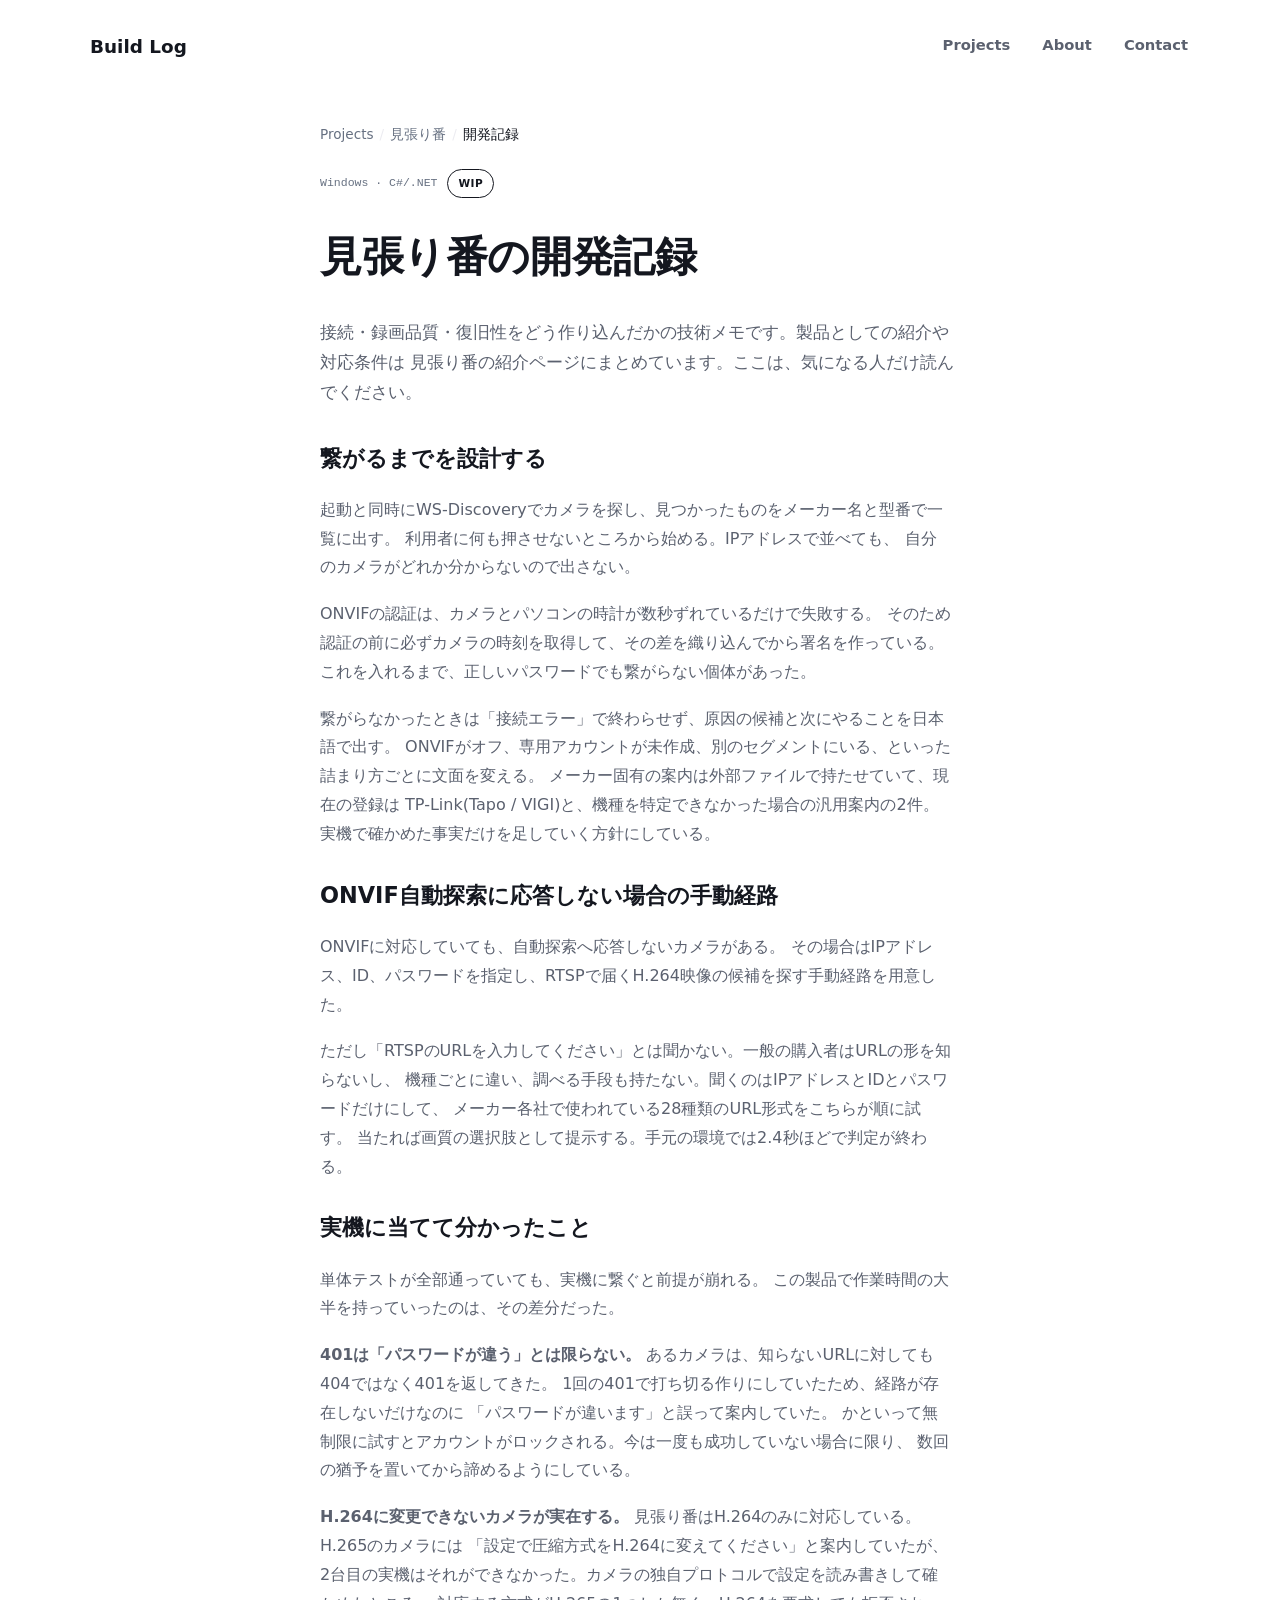
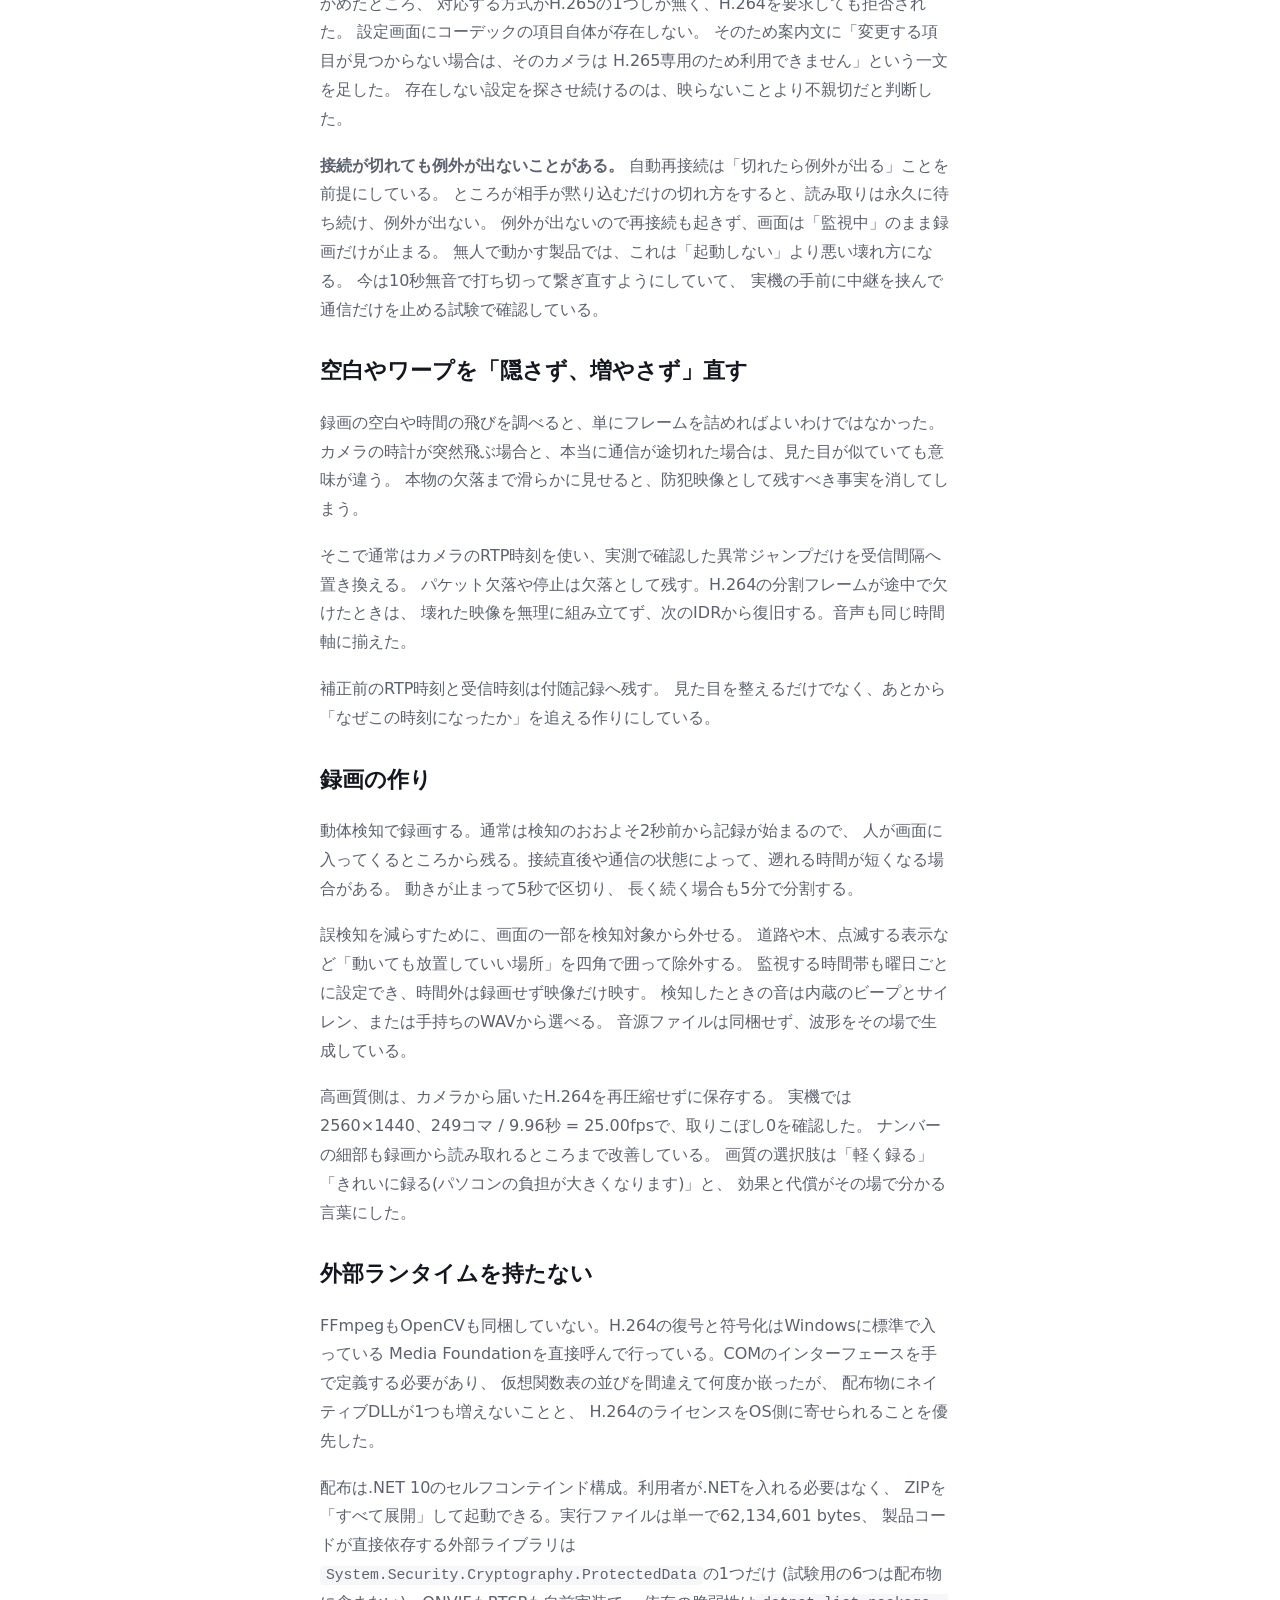
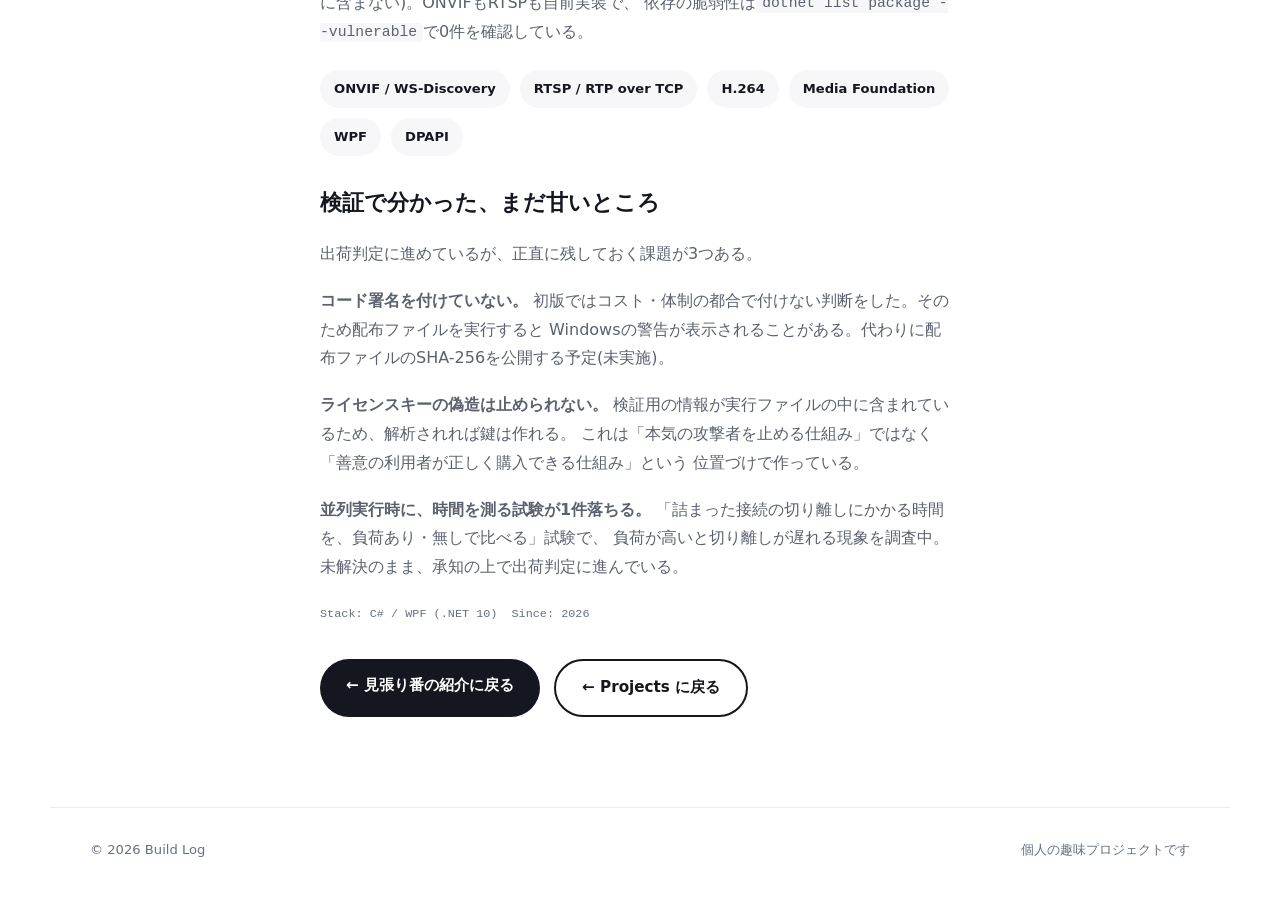
==== commit dda90d6a: "デザイン全面刷新 完了: 全15ページをSticker Sheet案へ統一、公開 案3(joshwcomeau.com参考、白地+カラフルな角丸ステッカー)への 全面置き換えが完了。pop/softテ" ====
--- a/mihariban-devlog.html
+++ b/mihariban-devlog.html
@@ -7,7 +7,7 @@
 <meta name="description" content="見張り番の接続設計・録画エンジン・復旧性をどう作り込んだかの開発記録。実機で分かったこと、まだ残っている技術的な課題まで正直に書いています。">
 <link rel="icon" href="data:image/svg+xml,%3Csvg xmlns='http://www.w3.org/2000/svg' viewBox='0 0 32 32'%3E%3Ccircle cx='16' cy='16' r='13' fill='%23f0518c'/%3E%3C/svg%3E">
 <meta name="theme-color" content="#ffffff">
-<link rel="stylesheet" href="styles.css">
+<link rel="stylesheet" href="styles.8eaa6892.css">
 </head>
 <body>
 
@@ -212,7 +212,7 @@
   <span>個人の趣味プロジェクトです</span>
 </footer>
 
-<script src="script.js"></script>
+<script src="script.ad246078.js"></script>
 <!-- Cloudflare Web Analytics -->
 <script type="module" src="https://static.cloudflareinsights.com/beacon.min.js" data-cf-beacon='{"token": "d1480199d24e4a1481ee43863bf0d8d2"}'></script>
 <!-- End Cloudflare Web Analytics -->
--- a/styles.8eaa6892.css
+++ b/styles.8eaa6892.css
@@ -0,0 +1,435 @@
+/* =====================================================================
+   Build Log — "Sticker Sheet" デザインシステム
+   2026-08-19、joshwcomeau.comを参考にした全面刷新。
+   pop/softのテーマ切替は廃止し、単一の視覚世界(白い紙+カラフルな
+   角丸ステッカー)に統一している。すべてのページはこのファイル1枚と
+   トップナビの共通シェルを使う。
+   ===================================================================== */
+
+:root {
+  --paper: #ffffff;
+  --ink:   #14171f;
+  --dim:   #5b616f;
+  --faint: #667081;  /* 元は#8891a1(白地3.18:1で4.5:1未達、クロ2の実測)。パンくず・footer・
+                         section-labelなど文字として読む箇所が22個あったため暗くした */
+  --line:  #ececf1;
+  --wash:  #f7f7fa;
+
+  --blue:   #3b82f6;
+  --pink:   #f0518c;
+  --green:  #1da56e;  /* 元は#1fae74。白アイコンが3:1を割るため微調整(クロ2実測、以下同) */
+  --amber:  #ca8009;  /* 元は#f5a524。同じ理由でやや落ち着いた山吹色に */
+  --purple: #8b5cf6;
+
+  /* 5色とも、白地の上で「文字・線・アイコン」として使うには
+     コントラスト比が足りない(クロ2が実測、2026-08-19。白地なら
+     blue 3.68:1 / pink 3.35:1 / green 2.85:1 / amber 2.04:1 / purple 4.23:1
+     で、5色とも文字用4.5:1未達。green/amberは非文字用3:1すら未達)。
+     色味を保ったまま暗く振った"文字・線"専用の対を用意する。 */
+  --blue-text:   #0a59db;
+  --pink-text:   #b0165a;
+  --green-text:  #0f7a4f;
+  --amber-text:  #8c5906;
+  --purple-text: #6b3fd4;
+
+  --ok:   #1fae74;
+  --warn: #f0518c;
+
+  --display: -apple-system, "Hiragino Maru Gothic ProN", "Yu Gothic UI", system-ui, sans-serif;
+  --sans: "Hiragino Sans", "Yu Gothic UI", system-ui, -apple-system, sans-serif;
+  --mono: ui-monospace, "SF Mono", Consolas, "Liberation Mono", monospace;
+
+  --measure: 62ch;
+  --radius: 22px;
+  --radius-sm: 14px;
+  --ease: cubic-bezier(0.22, 1, 0.36, 1);
+
+  /* 旧トークン名の互換エイリアス。project-photoconv-article.html の
+     ページ内スコープCSSがこの名前で9個読んでいる(クロ2からの指摘、
+     2026-08-19)。名前を変えると「宣言が黙って無効になる」形で静かに
+     壊れるため、値だけ新デザインに差し替えて名前は据え置く。 */
+  --panel: var(--wash);
+  --line-strong: #d7dae1;
+  --font-display: var(--display);
+  --font-body: var(--sans);
+  --ink-dim: var(--dim);
+  --ink-faint: var(--faint);
+}
+
+/* ---------------------------------------------------------
+   Reset
+   --------------------------------------------------------- */
+* { box-sizing: border-box; }
+html { -webkit-text-size-adjust: 100%; text-size-adjust: 100%; }
+body {
+  margin: 0;
+  background: var(--paper);
+  color: var(--ink);
+  font-family: var(--sans);
+  font-size: 16px;
+  line-height: 1.8;
+  -webkit-font-smoothing: antialiased;
+}
+h1, h2, h3 { margin: 0; font-family: var(--display); text-wrap: balance; }
+p { margin: 0; }
+ul, ol { list-style: none; margin: 0; padding: 0; }
+a { color: inherit; text-decoration: none; }
+img, svg, canvas { display: block; max-width: 100%; }
+code {
+  font-family: var(--mono);
+  font-size: 0.92em;
+  background: var(--wash);
+  padding: 0.1em 0.4em;
+  border-radius: 4px;
+}
+table { border-collapse: collapse; width: 100%; }
+
+.skip-link {
+  position: absolute;
+  left: -9999px;
+  top: 0;
+  background: var(--ink);
+  color: #fff;
+  padding: 12px 18px;
+  border-radius: 0 0 8px 0;
+  z-index: 100;
+  font-weight: 700;
+}
+.skip-link:focus { left: 0; }
+
+a:focus-visible, button:focus-visible, input:focus-visible {
+  outline: 2px solid var(--blue);
+  outline-offset: 3px;
+  border-radius: 4px;
+}
+@media (prefers-reduced-motion: reduce) {
+  *, *::before, *::after { animation-duration: 0.001ms !important; transition-duration: 0.001ms !important; }
+}
+
+/* ---------------------------------------------------------
+   Nav — 全ページ共通のトップナビ。旧デザインの固定サイドレールを
+   廃止した(joshwcomeau.com同様、上部の水平ナビに統一)。
+   --------------------------------------------------------- */
+.nav {
+  max-width: 1180px;
+  margin: 0 auto;
+  padding: 26px clamp(20px, 4vw, 40px) 0;
+  display: flex;
+  align-items: center;
+  justify-content: space-between;
+}
+.brand { font-family: var(--display); font-weight: 800; font-size: 1.15rem; }
+.nav-links { display: flex; gap: 28px; }
+.nav-links a {
+  font-size: 0.92rem; font-weight: 600; color: var(--dim);
+  padding: 6px 2px; border-bottom: 2px solid transparent;
+  transition: border-color 0.2s var(--ease), color 0.2s var(--ease);
+}
+.nav-links a:hover, .nav-links a:focus-visible { border-color: var(--ink); color: var(--ink); }
+
+/* ---------------------------------------------------------
+   Buttons
+   --------------------------------------------------------- */
+.actions, .hero-actions { display: flex; gap: 14px; flex-wrap: wrap; }
+.btn { font-weight: 800; font-size: 0.95rem; padding: 13px 26px; border-radius: 999px; transition: transform 0.2s var(--ease); display: inline-block; }
+.btn-primary { background: var(--ink); color: #fff; }
+.btn-primary:hover, .btn-primary:focus-visible { transform: translateY(-2px) rotate(-1deg); }
+.btn-line { color: var(--ink); border: 2px solid var(--ink); background: transparent; }
+.btn-line:hover, .btn-line:focus-visible { background: var(--wash); }
+
+/* ---------------------------------------------------------
+   Hero(トップページ) — 白い紙の上にステッカーを散らす。
+   --------------------------------------------------------- */
+.hero { position: relative; padding: 28px clamp(20px, 4vw, 40px) 0; overflow: hidden; }
+.hero-body {
+  position: relative; z-index: 2;
+  max-width: 720px; margin: 0 auto; padding: 48px 0 0;
+  text-align: center; display: flex; flex-direction: column; align-items: center; gap: 22px;
+}
+.eyebrow {
+  display: inline-block; font-size: 0.8rem; font-weight: 800; color: #fff; background: var(--ink);
+  padding: 6px 14px; border-radius: 999px; transform: rotate(-2deg);
+}
+.hero h1 { font-size: clamp(2.2rem, 5.4vw, 3.6rem); font-weight: 900; line-height: 1.28; letter-spacing: -0.015em; }
+.hero h1 .hl {
+  display: inline-block; background: var(--pink); color: #fff;
+  padding: 2px 12px; border-radius: 10px; transform: rotate(-1.5deg);
+  box-shadow: 4px 4px 0 var(--ink);
+}
+.hero p.lead, .hero-sub { color: var(--dim); font-size: 1.06rem; max-width: 46ch; }
+.hero .actions { justify-content: center; }
+
+.stickers { position: relative; max-width: 900px; margin: 44px auto 0; height: 92px; }
+.sticker {
+  position: absolute; width: 64px; height: 64px; border-radius: 16px;
+  display: grid; place-items: center; box-shadow: 3px 4px 0 var(--ink);
+  transition: transform 0.2s var(--ease);
+}
+.sticker svg { width: 30px; height: 30px; }
+.sticker:hover { transform: scale(1.12) rotate(0deg) !important; }
+.st1 { left: 2%;  top: 6px;  background: var(--blue);   transform: rotate(-8deg); }
+.st2 { left: 20%; top: 30px; background: var(--pink);   transform: rotate(6deg); }
+.st3 { left: 40%; top: 0;    background: var(--purple); transform: rotate(-4deg); }
+.st4 { right: 22%; top: 26px; background: var(--green); transform: rotate(9deg); }
+.st5 { right: 3%; top: 2px;  background: var(--amber);  transform: rotate(-6deg); }
+@media (max-width: 560px) { .stickers { display: none; } }
+
+/* ---------------------------------------------------------
+   セクション見出し(共通)
+   --------------------------------------------------------- */
+.section { max-width: 1180px; margin: 0 auto; padding: 60px clamp(20px, 4vw, 40px); }
+.section-label {
+  font-size: 0.82rem; font-weight: 800; letter-spacing: 0.06em; color: var(--faint);
+  text-transform: uppercase; margin-bottom: 20px;
+}
+
+/* ---------------------------------------------------------
+   Projects — 2カラム(カードグリッド + サイドバー)。
+   --------------------------------------------------------- */
+.layout { display: grid; grid-template-columns: 1fr 300px; gap: 64px; align-items: start; }
+
+.specimens { display: grid; grid-template-columns: repeat(2, 1fr); gap: 20px; }
+.specimens > .specimen:last-child { grid-column: 1 / -1; }
+.specimens > .specimen:last-child .specimen-icon { width: 64px; height: 64px; }
+.specimens > .specimen:last-child .specimen-icon svg { width: 30px; height: 30px; }
+
+.specimen {
+  background: var(--wash); border-radius: var(--radius); padding: 26px 24px;
+  display: flex; flex-direction: column; gap: 14px; position: relative;
+  transform: rotate(var(--rot, 0deg));
+  transition: transform 0.2s var(--ease), box-shadow 0.2s var(--ease);
+}
+.specimen:hover, .specimen:focus-within { transform: rotate(0deg) translateY(-4px); box-shadow: 0 10px 24px -8px rgba(20, 23, 31, 0.22); }
+
+/* クリックしたカードが、リンク先へ飛ぶ前に一瞬スピンする演出。
+   script.js の .is-launching 付与と対になっている。 */
+@keyframes card-launch-spin {
+  0% { transform: rotate(var(--rot, 0deg)) scale(1); }
+  85% { transform: rotate(calc(var(--rot, 0deg) + 1080deg)) scale(0.92); }
+  100% { transform: rotate(calc(var(--rot, 0deg) + 1080deg)) scale(0.92); opacity: 0; }
+}
+.specimen.is-launching {
+  animation: card-launch-spin 0.5s cubic-bezier(0.5, 0, 0.5, 1) forwards;
+  pointer-events: none;
+}
+
+.specimen-photoframe { --rot: -1.4deg; --tint: var(--blue); }
+.specimen-mihariban  { --rot: 1.1deg;  --tint: var(--purple); }
+.specimen-mvmaker    { --rot: -0.8deg; --tint: var(--pink); }
+.specimen-photoconv  { --rot: 1.6deg;  --tint: var(--green); }
+.specimen-pccamera   { --rot: -1.1deg; --tint: var(--amber); }
+.specimen-a          { --rot: 0.9deg;  --tint: var(--faint); }
+.specimen-b          { --rot: -1.2deg; --tint: var(--faint); }
+.specimen-c          { --rot: 1.3deg;  --tint: var(--faint); }
+
+.specimen-top { display: flex; justify-content: space-between; align-items: flex-start; }
+.specimen-icon {
+  width: 52px; height: 52px; border-radius: 14px; display: grid; place-items: center;
+  background: var(--tint, var(--blue)); box-shadow: 2px 3px 0 var(--ink);
+}
+.specimen-icon svg { width: 26px; height: 26px; stroke: #fff; }
+.specimen-tag { font-family: var(--mono); font-size: 0.72rem; color: var(--faint); }
+
+.tag-status, .stamp {
+  font-size: 0.66rem; font-weight: 800; letter-spacing: 0.04em; padding: 4px 10px;
+  border-radius: 999px; border: 1.5px solid var(--ink); display: inline-block;
+}
+.tag-status.is-live, .stamp-live { background: #e3f7ee; color: var(--green-text); border-color: var(--green-text); }
+.tag-status.is-wip, .stamp-wip { background: #fff; color: var(--ink); }
+.stamp-archive { background: var(--wash); color: var(--faint); border-color: var(--line); }
+
+.specimen-head { display: flex; align-items: center; gap: 12px; }
+.specimen h3 { font-size: 1.12rem; font-weight: 800; }
+.specimen p { color: var(--dim); font-size: 0.92rem; }
+.specimen-meta {
+  display: flex; gap: 14px; font-family: var(--mono); font-size: 0.74rem; color: var(--faint);
+  margin-top: auto; padding-top: 10px; border-top: 1px solid var(--line);
+}
+.specimen-meta dt { display: inline; }
+.specimen-meta dt::after { content: ": "; }
+.specimen-meta dd { display: inline; margin: 0; }
+.specimen-link { font-weight: 800; font-size: 0.86rem; color: var(--ink); align-self: flex-start; }
+.specimen-link::after { content: ""; position: absolute; inset: 0; border-radius: var(--radius); }
+
+@media (max-width: 900px) { .specimens { grid-template-columns: 1fr; } .specimens > .specimen:last-child { grid-column: auto; } }
+
+/* サイドバー(Projectsのfact-list) */
+.side-card { background: var(--wash); border-radius: var(--radius); padding: 26px 22px; }
+.side-card + .side-card { margin-top: 20px; }
+.side-title { font-size: 0.82rem; font-weight: 800; letter-spacing: 0.05em; color: var(--faint); text-transform: uppercase; margin-bottom: 16px; }
+.fact-list { display: flex; flex-direction: column; gap: 14px; counter-reset: fact; }
+.fact-list li { counter-increment: fact; display: flex; gap: 12px; font-size: 0.88rem; color: var(--ink); line-height: 1.6; }
+.fact-list li::before {
+  content: counter(fact); flex: none; width: 22px; height: 22px; border-radius: 50%;
+  background: var(--ink); color: #fff; font-weight: 800; font-size: 0.76rem; display: grid; place-items: center;
+}
+.tag-cloud { display: flex; flex-wrap: wrap; gap: 8px; }
+.tag-cloud a { font-size: 0.82rem; font-weight: 700; padding: 7px 14px; border-radius: 999px; background: #fff; border: 1.5px solid var(--line); color: var(--ink); transition: border-color 0.2s var(--ease); }
+.tag-cloud a:hover, .tag-cloud a:focus-visible { border-color: var(--ink); }
+
+/* ---------------------------------------------------------
+   About / Contact
+   --------------------------------------------------------- */
+.about-body, .contact-body {
+  display: flex; flex-direction: column; gap: 18px; max-width: var(--measure); margin-inline: auto;
+}
+.about-body p, .contact-lead { color: var(--dim); }
+.contact-lead { max-width: var(--measure); margin-inline: auto; margin-bottom: 22px; }
+.contact-links { display: flex; gap: 14px; flex-wrap: wrap; }
+.contact-link {
+  font-weight: 800; font-size: 0.92rem; padding: 12px 22px; border-radius: 999px;
+  border: 2px solid var(--ink); transition: background 0.2s var(--ease), color 0.2s var(--ease);
+}
+.contact-link:hover, .contact-link:focus-visible { background: var(--ink); color: #fff; }
+
+.tag-list { display: flex; flex-wrap: wrap; gap: 10px; margin-top: 6px; }
+.tag-list li { font-size: 0.82rem; font-weight: 700; padding: 7px 14px; border-radius: 999px; background: var(--wash); color: var(--ink); }
+
+/* ---------------------------------------------------------
+   Footer
+   --------------------------------------------------------- */
+.site-footer {
+  max-width: 1180px; margin: 0 auto; padding: 30px clamp(20px, 4vw, 40px) 50px;
+  display: flex; justify-content: space-between; flex-wrap: wrap; gap: 10px;
+  font-size: 0.82rem; color: var(--faint); border-top: 1px solid var(--line);
+}
+
+/* =====================================================================
+   詳細ページ(project-*.html共通)
+   ===================================================================== */
+.detail { max-width: 720px; margin: 0 auto; padding: 56px clamp(20px, 4vw, 40px) 90px; display: flex; flex-direction: column; gap: 22px; }
+.detail-breadcrumb, .detail-breadcrumb a { font-size: 0.85rem; color: var(--faint); }
+.detail-breadcrumb a:hover, .detail-breadcrumb a:focus-visible { color: var(--ink); }
+.breadcrumb-list { display: flex; gap: 6px; font-size: 0.85rem; color: var(--faint); }
+.breadcrumb-list a:hover, .breadcrumb-list a:focus-visible { color: var(--ink); }
+.breadcrumb-list li:not(:last-child)::after { content: "/"; margin-left: 6px; color: var(--line); }
+.breadcrumb-list li[aria-current] { color: var(--ink); }
+
+.detail-top { display: flex; align-items: center; gap: 10px; }
+.detail h1 { font-size: clamp(1.9rem, 4.4vw, 2.6rem); font-weight: 900; letter-spacing: -0.01em; }
+.detail-lead { color: var(--dim); font-size: 1.05rem; }
+.status-line { display: flex; flex-wrap: wrap; gap: 8px 14px; font-size: 0.86rem; color: var(--faint); list-style: none; padding: 0; margin: 0; }
+.status-line span { padding: 4px 12px; background: var(--wash); border-radius: 999px; }
+
+.detail-visual, .detail-product-shot {
+  border-radius: var(--radius); overflow: hidden; background: var(--wash);
+  border: 1px solid var(--line);
+}
+.detail-visual[aria-hidden] { display: grid; place-items: center; min-height: 220px; color: var(--faint); font-size: 0.9rem; }
+.detail-visual img, .detail-product-shot img { width: 100%; display: block; }
+.detail-product-shot figcaption, .detail-visual figcaption {
+  padding: 14px 18px; font-size: 0.8rem; color: var(--faint); border-top: 1px solid var(--line);
+}
+.has-shot img { width: 100%; }
+
+.detail-body { display: flex; flex-direction: column; gap: 18px; }
+.detail-body p { color: var(--dim); max-width: var(--measure); }
+.detail-body h2 { font-size: 1.4rem; font-weight: 800; margin-top: 8px; }
+.section-kicker { font-size: 0.8rem; font-weight: 800; letter-spacing: 0.06em; color: var(--faint); text-transform: uppercase; }
+
+.detail-proof { display: grid; grid-template-columns: repeat(4, minmax(0, 1fr)); gap: 12px; }
+.detail-proof div { background: var(--wash); border-radius: var(--radius-sm); padding: 16px 14px; min-width: 0; }
+.detail-proof strong, .detail-proof dt { display: block; font-family: var(--display); font-size: clamp(1rem, 2.2vw, 1.3rem); font-weight: 800; color: var(--ink); }
+.detail-proof span, .detail-proof dd { display: block; margin: 4px 0 0; font-size: 0.72rem; color: var(--faint); }
+@media (max-width: 700px) { .detail-proof { grid-template-columns: repeat(2, 1fr); } }
+
+.feature-grid { display: grid; grid-template-columns: repeat(2, 1fr); gap: 14px; }
+.feature-card {
+  background: var(--wash); border-radius: var(--radius-sm); padding: 18px 20px;
+  display: flex; flex-direction: column; gap: 6px;
+}
+.feature-card strong { font-weight: 800; }
+.feature-card span { color: var(--dim); font-size: 0.9rem; }
+.feature-card-wide { grid-column: 1 / -1; }
+@media (max-width: 560px) { .feature-grid { grid-template-columns: 1fr; } }
+
+.callout {
+  border-left: 4px solid var(--faint); background: var(--wash);
+  border-radius: 0 var(--radius-sm) var(--radius-sm) 0; padding: 16px 20px; color: var(--dim); font-size: 0.92rem;
+}
+.callout.warning { border-left-color: var(--warn); background: #fdeef4; }
+.callout.safe { border-left-color: var(--ok); background: #eaf9f2; }
+.callout strong { color: var(--ink); }
+
+.devlog-teaser { margin-top: 4px; padding-top: 16px; border-top: 1px solid var(--line); color: var(--faint); font-size: 0.92rem; }
+
+.guide-links { display: grid; grid-template-columns: repeat(2, 1fr); gap: 14px; }
+.guide-card {
+  background: var(--wash); border-radius: var(--radius-sm); padding: 18px 20px;
+  display: flex; flex-direction: column; gap: 6px; transition: transform 0.2s var(--ease), box-shadow 0.2s var(--ease);
+}
+.guide-card:hover, .guide-card:focus-visible { transform: translateY(-3px); box-shadow: 0 8px 20px -8px rgba(20,23,31,0.2); }
+.guide-card strong { font-weight: 800; }
+.guide-card span { color: var(--dim); font-size: 0.88rem; }
+@media (max-width: 560px) { .guide-links { grid-template-columns: 1fr; } }
+
+.steps { display: flex; flex-direction: column; gap: 10px; counter-reset: step; }
+.steps li {
+  counter-increment: step; display: flex; gap: 14px; align-items: flex-start;
+  background: var(--wash); border-radius: var(--radius-sm); padding: 14px 18px; color: var(--dim); font-size: 0.92rem;
+}
+.steps li::before {
+  content: counter(step); flex: none; width: 26px; height: 26px; border-radius: 50%;
+  background: var(--ink); color: #fff; font-weight: 800; font-size: 0.8rem; display: grid; place-items: center;
+}
+.steps li strong { color: var(--ink); }
+
+.specimen-meta.detail-meta { border-top: none; padding-top: 0; margin-top: 0; }
+
+/* ---------------------------------------------------------
+   見張り番: 製品タブ、マニュアルギャラリー
+   --------------------------------------------------------- */
+.product-nav { display: flex; flex-wrap: wrap; gap: 8px; padding: 6px; background: var(--wash); border-radius: 999px; }
+.product-nav a { font-size: 0.86rem; font-weight: 700; padding: 9px 16px; border-radius: 999px; color: var(--dim); transition: background 0.2s var(--ease), color 0.2s var(--ease); }
+.product-nav a:hover, .product-nav a:focus-visible { color: var(--ink); }
+.product-nav a[aria-current] { background: var(--ink); color: #fff; }
+
+.manual-page.detail { max-width: 900px; }
+.manual-layout { display: grid; grid-template-columns: 200px 1fr; gap: 40px; align-items: start; }
+.manual-toc { position: sticky; top: 24px; display: flex; flex-direction: column; gap: 10px; }
+.manual-toc a { font-size: 0.86rem; color: var(--faint); padding: 6px 0; border-left: 2px solid var(--line); padding-left: 12px; }
+.manual-toc a:hover, .manual-toc a:focus-visible, .manual-toc a[aria-current] { color: var(--ink); border-left-color: var(--ink); }
+@media (max-width: 860px) { .manual-layout { grid-template-columns: 1fr; } .manual-toc { position: static; flex-direction: row; flex-wrap: wrap; } }
+
+.screen-guide { display: flex; flex-direction: column; gap: 40px; }
+.screen-shot { border-radius: var(--radius); overflow: hidden; border: 1px solid var(--line); background: var(--wash); }
+.screen-shot img { width: 100%; display: block; }
+.screen-key { display: flex; flex-direction: column; gap: 10px; }
+.screen-key dt { font-family: var(--mono); font-size: 0.72rem; font-weight: 800; color: var(--faint); }
+.screen-key dd { margin: 2px 0 10px; color: var(--dim); font-size: 0.9rem; }
+
+.shot-gallery { display: grid; grid-template-columns: repeat(2, 1fr); gap: 16px; }
+.shot-link { display: block; border-radius: var(--radius-sm); overflow: hidden; border: 1px solid var(--line); }
+.shot-link img { width: 100%; display: block; }
+@media (max-width: 560px) { .shot-gallery { grid-template-columns: 1fr; } }
+
+.table-wrap, .manual-table-wrap { overflow-x: auto; }
+.manual-table, table.manual-table {
+  width: 100%; min-width: 480px; border-collapse: collapse; font-size: 0.88rem;
+  background: var(--wash); border-radius: var(--radius-sm); overflow: hidden;
+}
+.manual-table th, .manual-table td { text-align: left; padding: 10px 14px; border-bottom: 1px solid var(--line); vertical-align: top; }
+.manual-table thead th { font-family: var(--mono); font-size: 0.7rem; letter-spacing: 0.05em; color: var(--faint); text-transform: lowercase; }
+.manual-table tbody tr:last-child td { border-bottom: none; }
+.visually-hidden { position: absolute; width: 1px; height: 1px; margin: -1px; padding: 0; overflow: hidden; clip-path: inset(50%); white-space: nowrap; }
+
+.faq-list { display: flex; flex-direction: column; gap: 12px; }
+.faq-list dt { font-weight: 800; margin-bottom: 6px; }
+.faq-list dd { color: var(--dim); margin: 0; }
+.faq-list details {
+  background: var(--wash); border-radius: var(--radius-sm); padding: 16px 20px;
+}
+.faq-list summary { font-weight: 800; cursor: pointer; }
+.faq-list summary::marker { color: var(--faint); }
+.faq-list details > div { display: flex; flex-direction: column; gap: 10px; margin-top: 12px; color: var(--dim); }
+.faq-list details[open] summary { margin-bottom: 4px; }
+
+.manual-copy a:not(.btn):not(.shot-link):not(.guide-card) { color: var(--blue); text-decoration: underline; text-underline-offset: 2px; }
+
+.manual-next { display: flex; justify-content: space-between; gap: 14px; flex-wrap: wrap; }
+
+@media (max-width: 560px) {
+  .detail-proof { grid-template-columns: repeat(2, 1fr); }
+  .nav-links { gap: 16px; }
+  .layout { grid-template-columns: 1fr; }
+}
